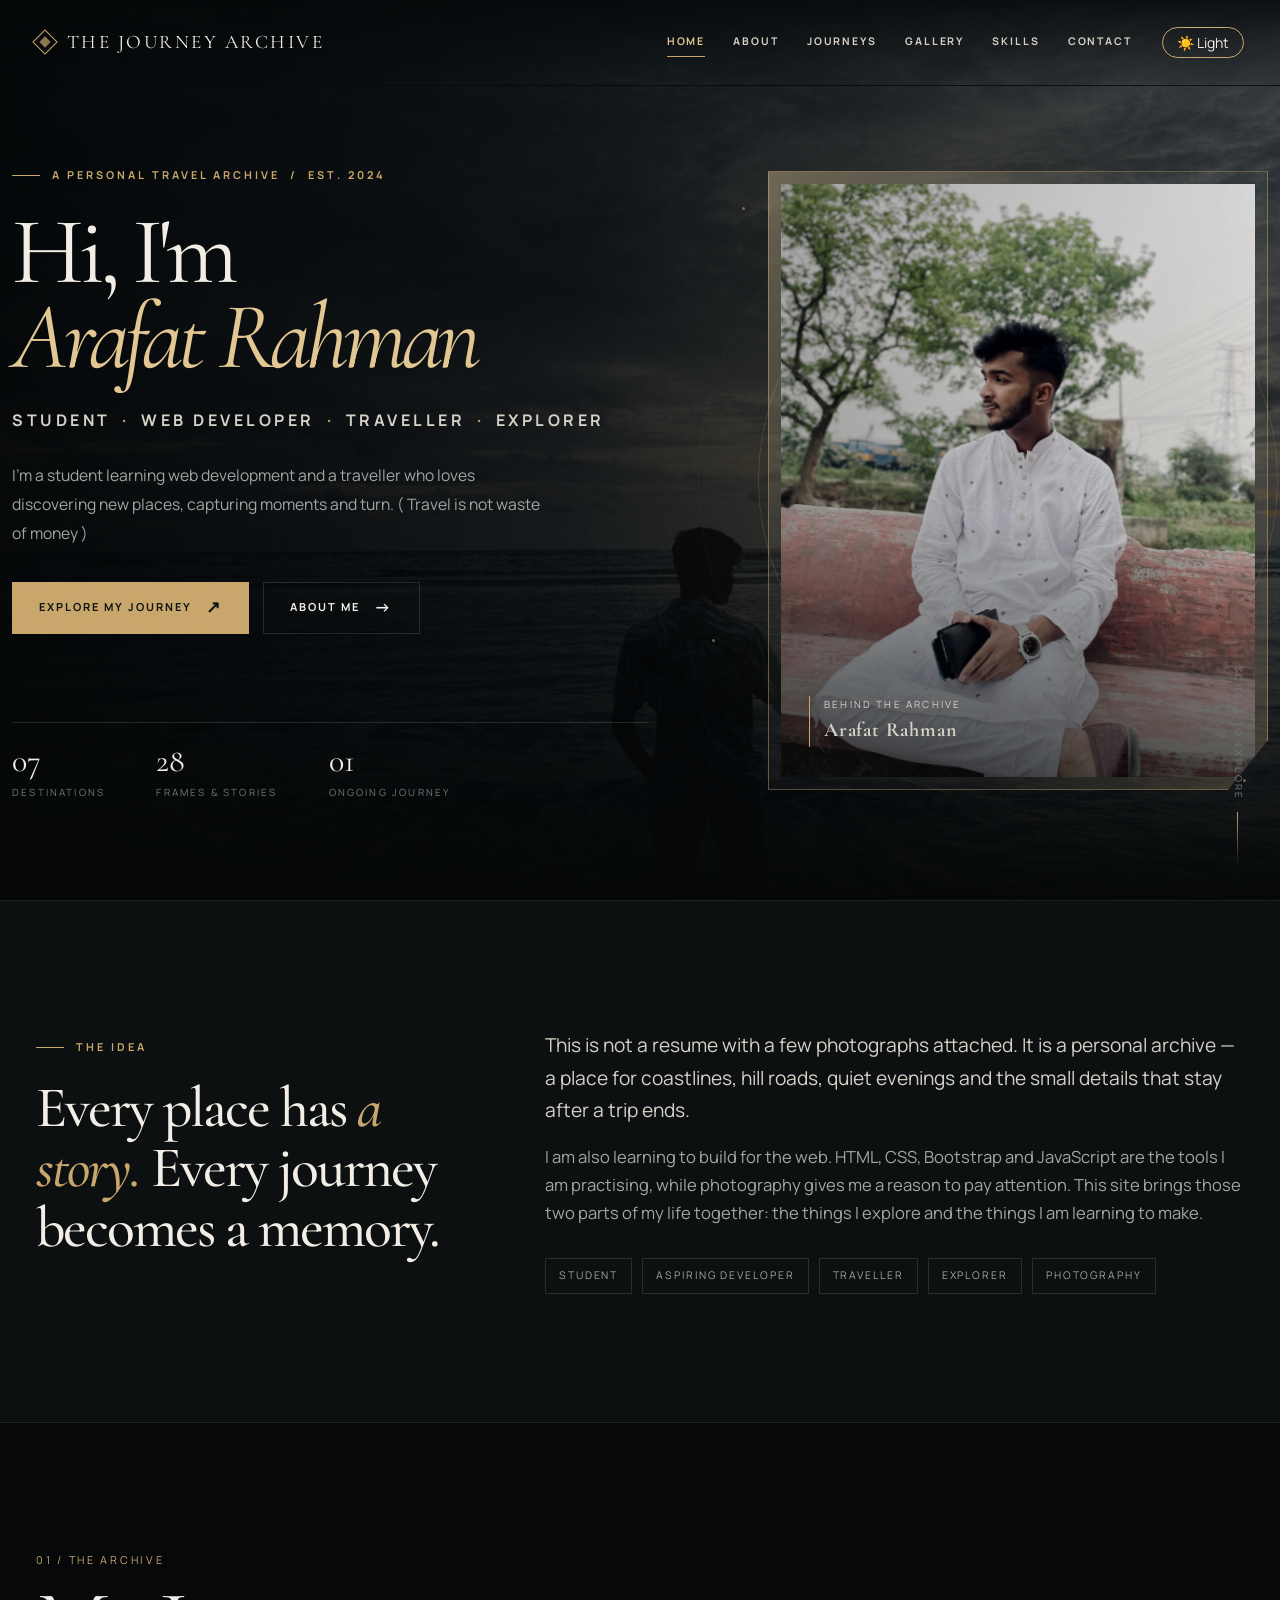
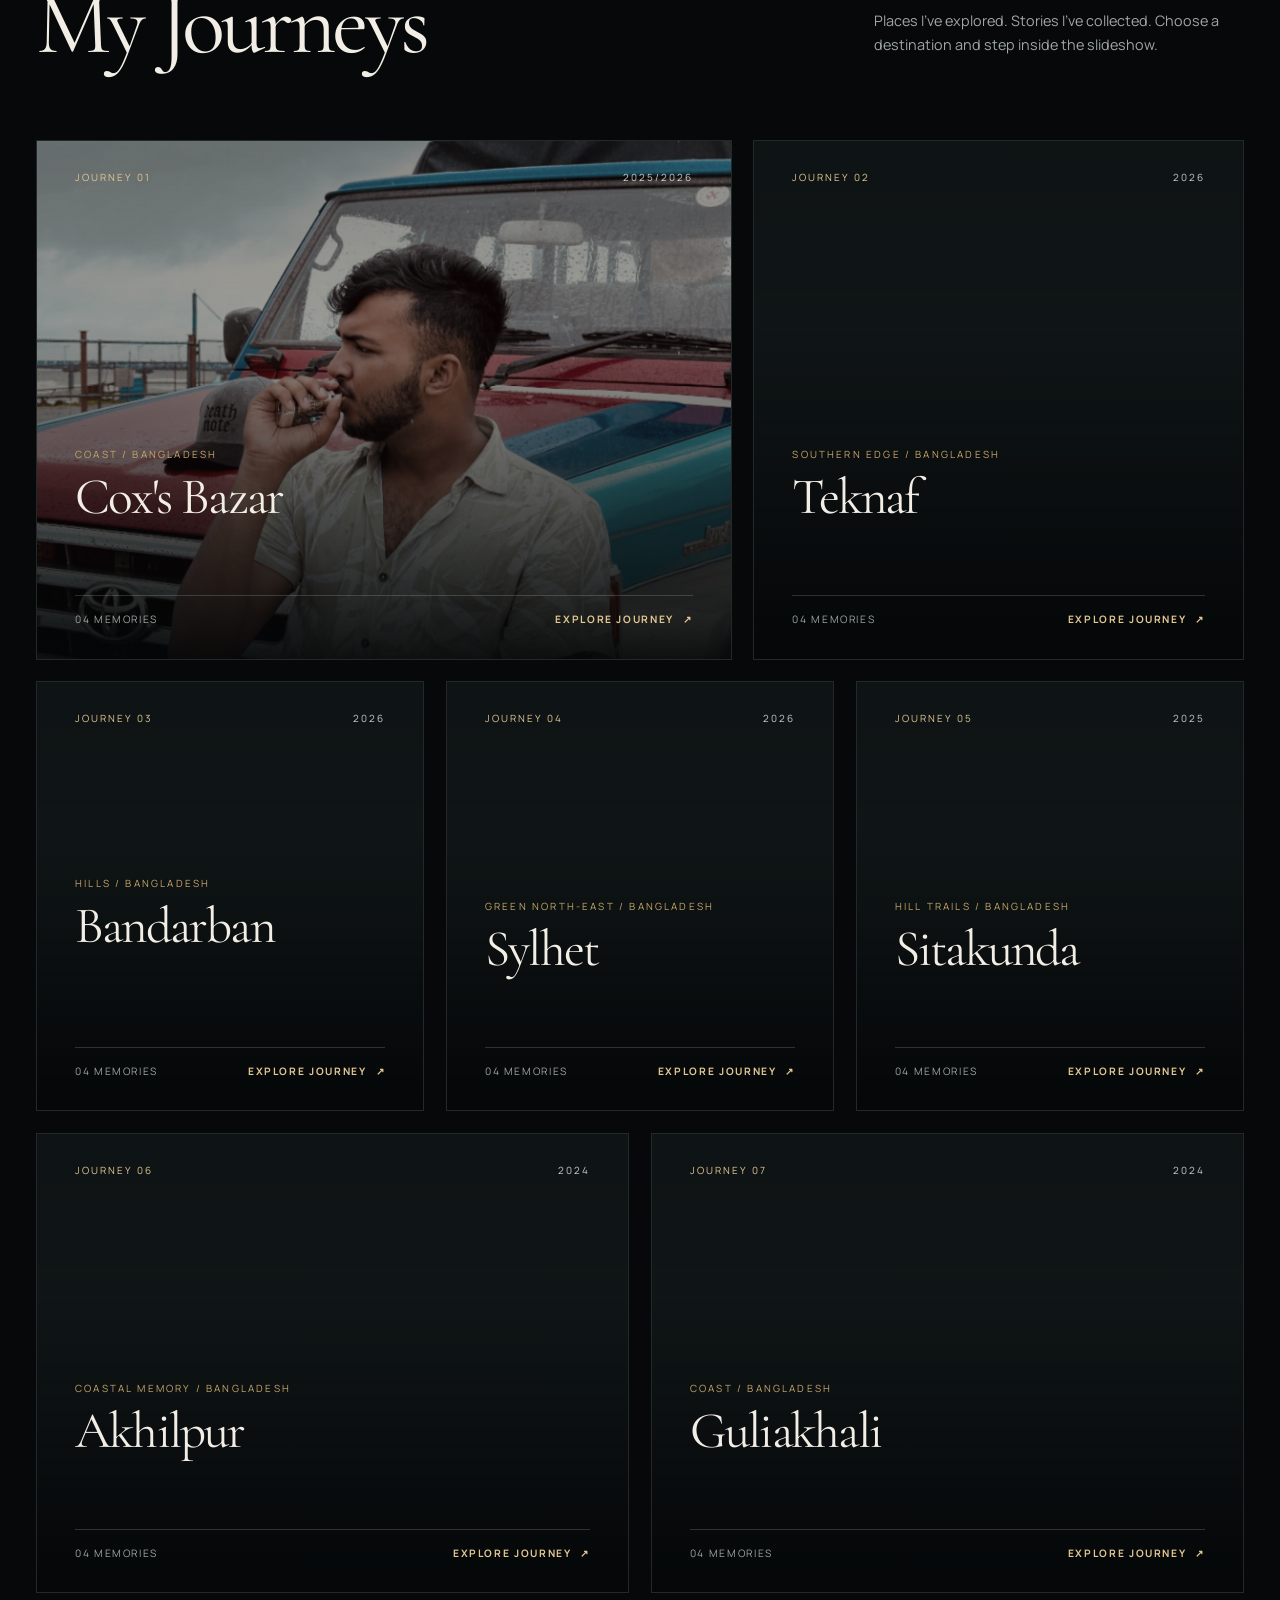
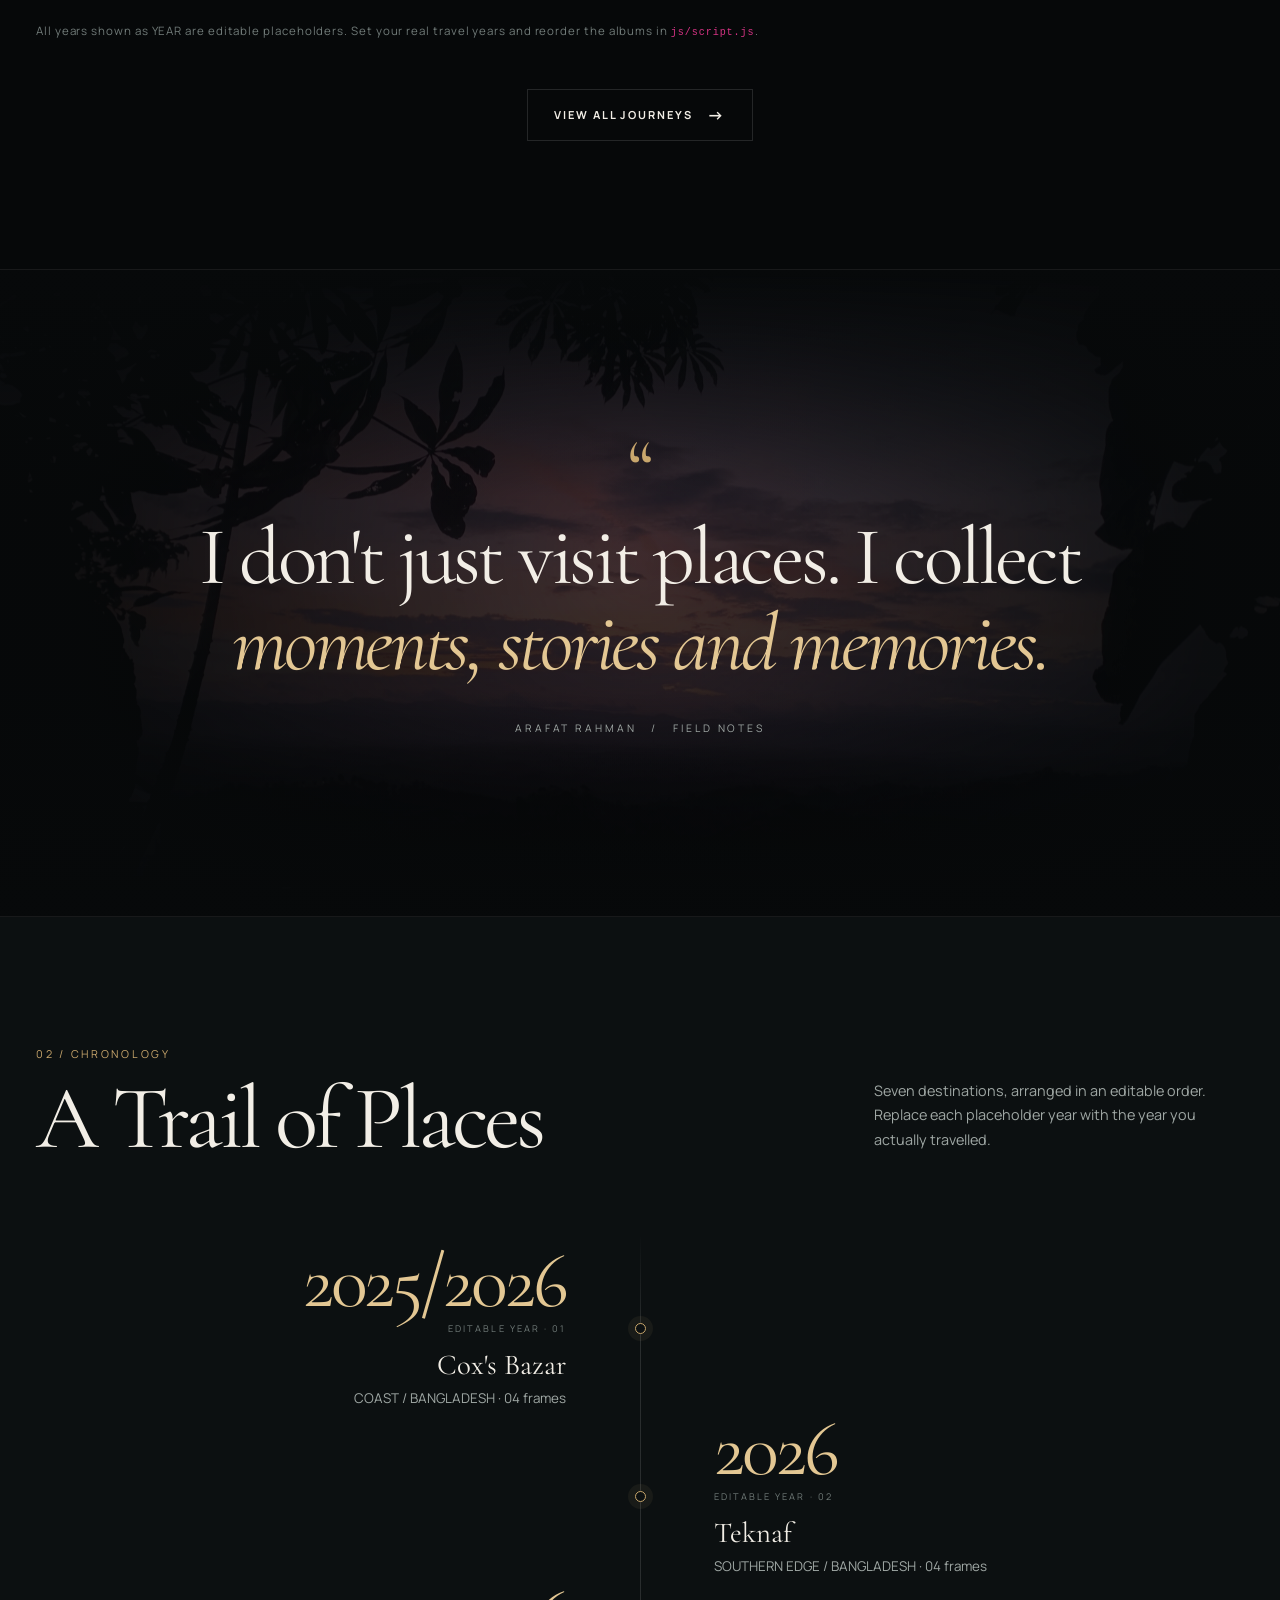
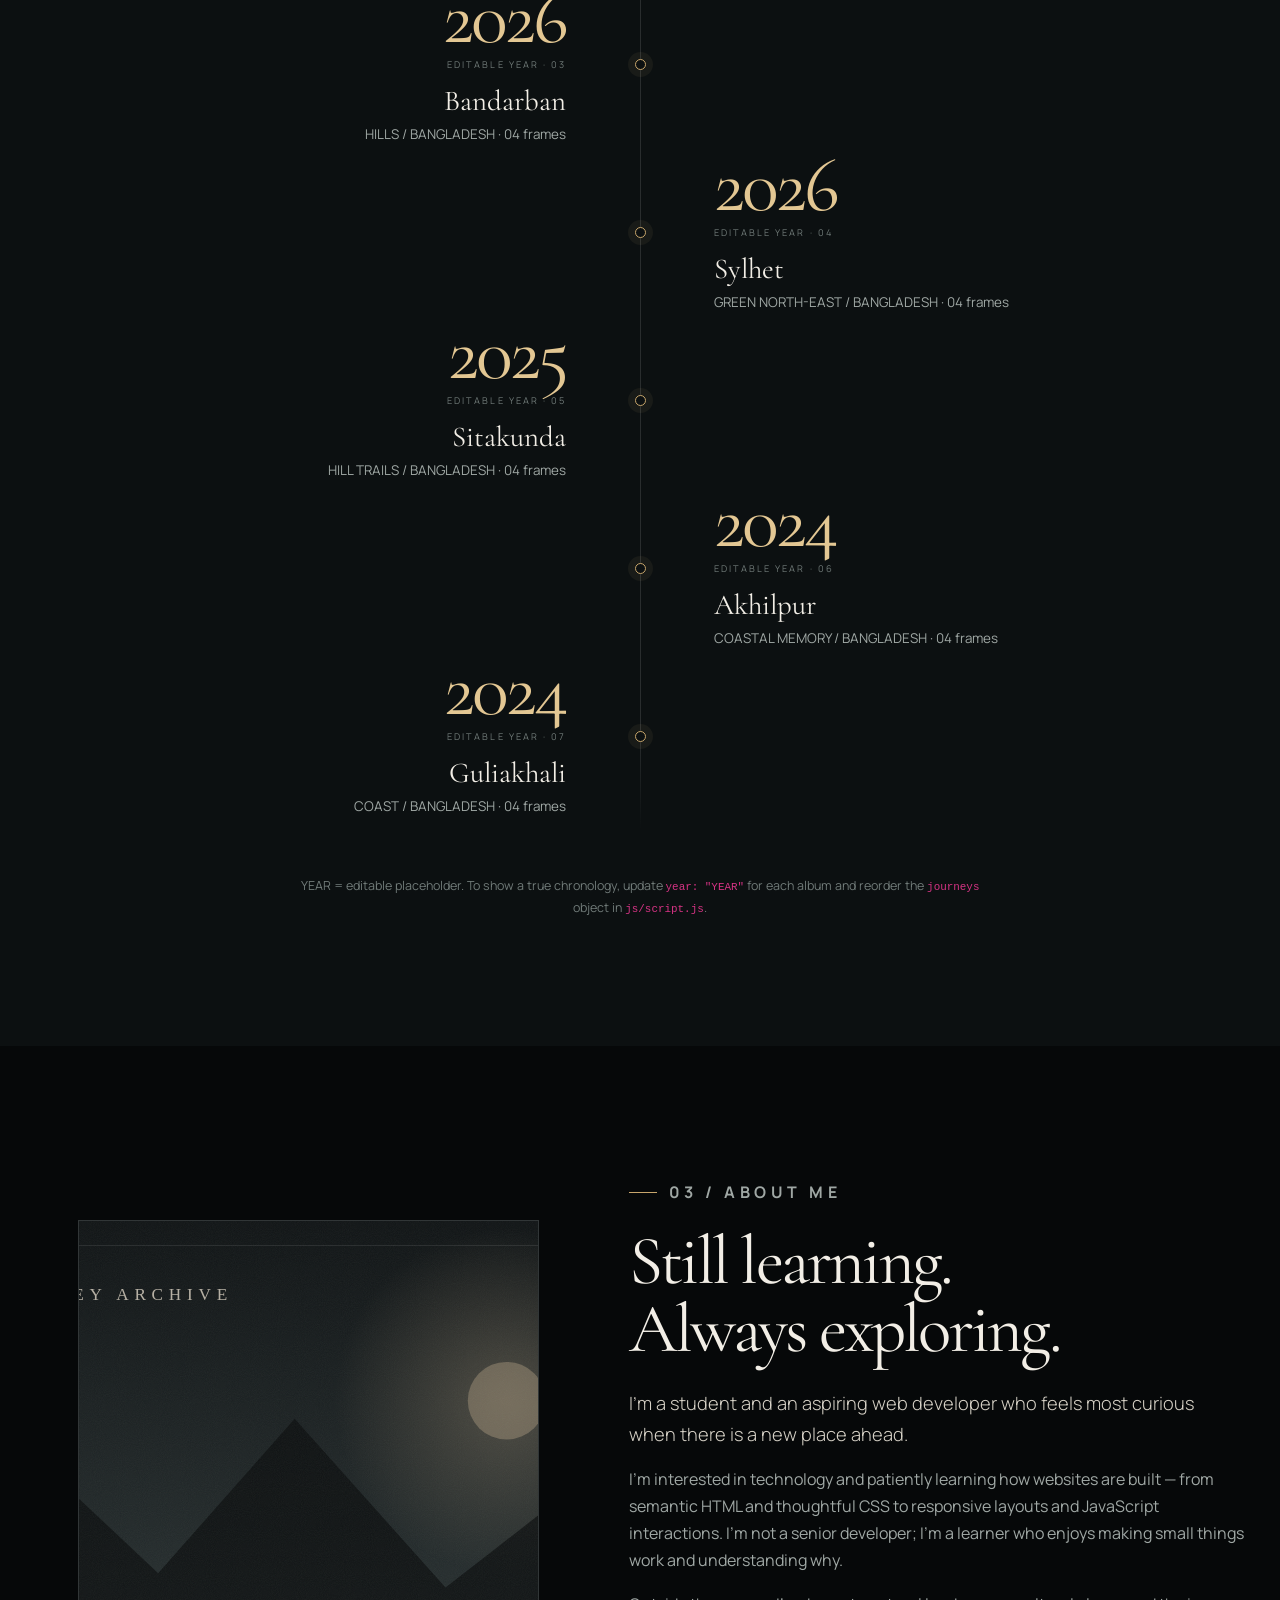
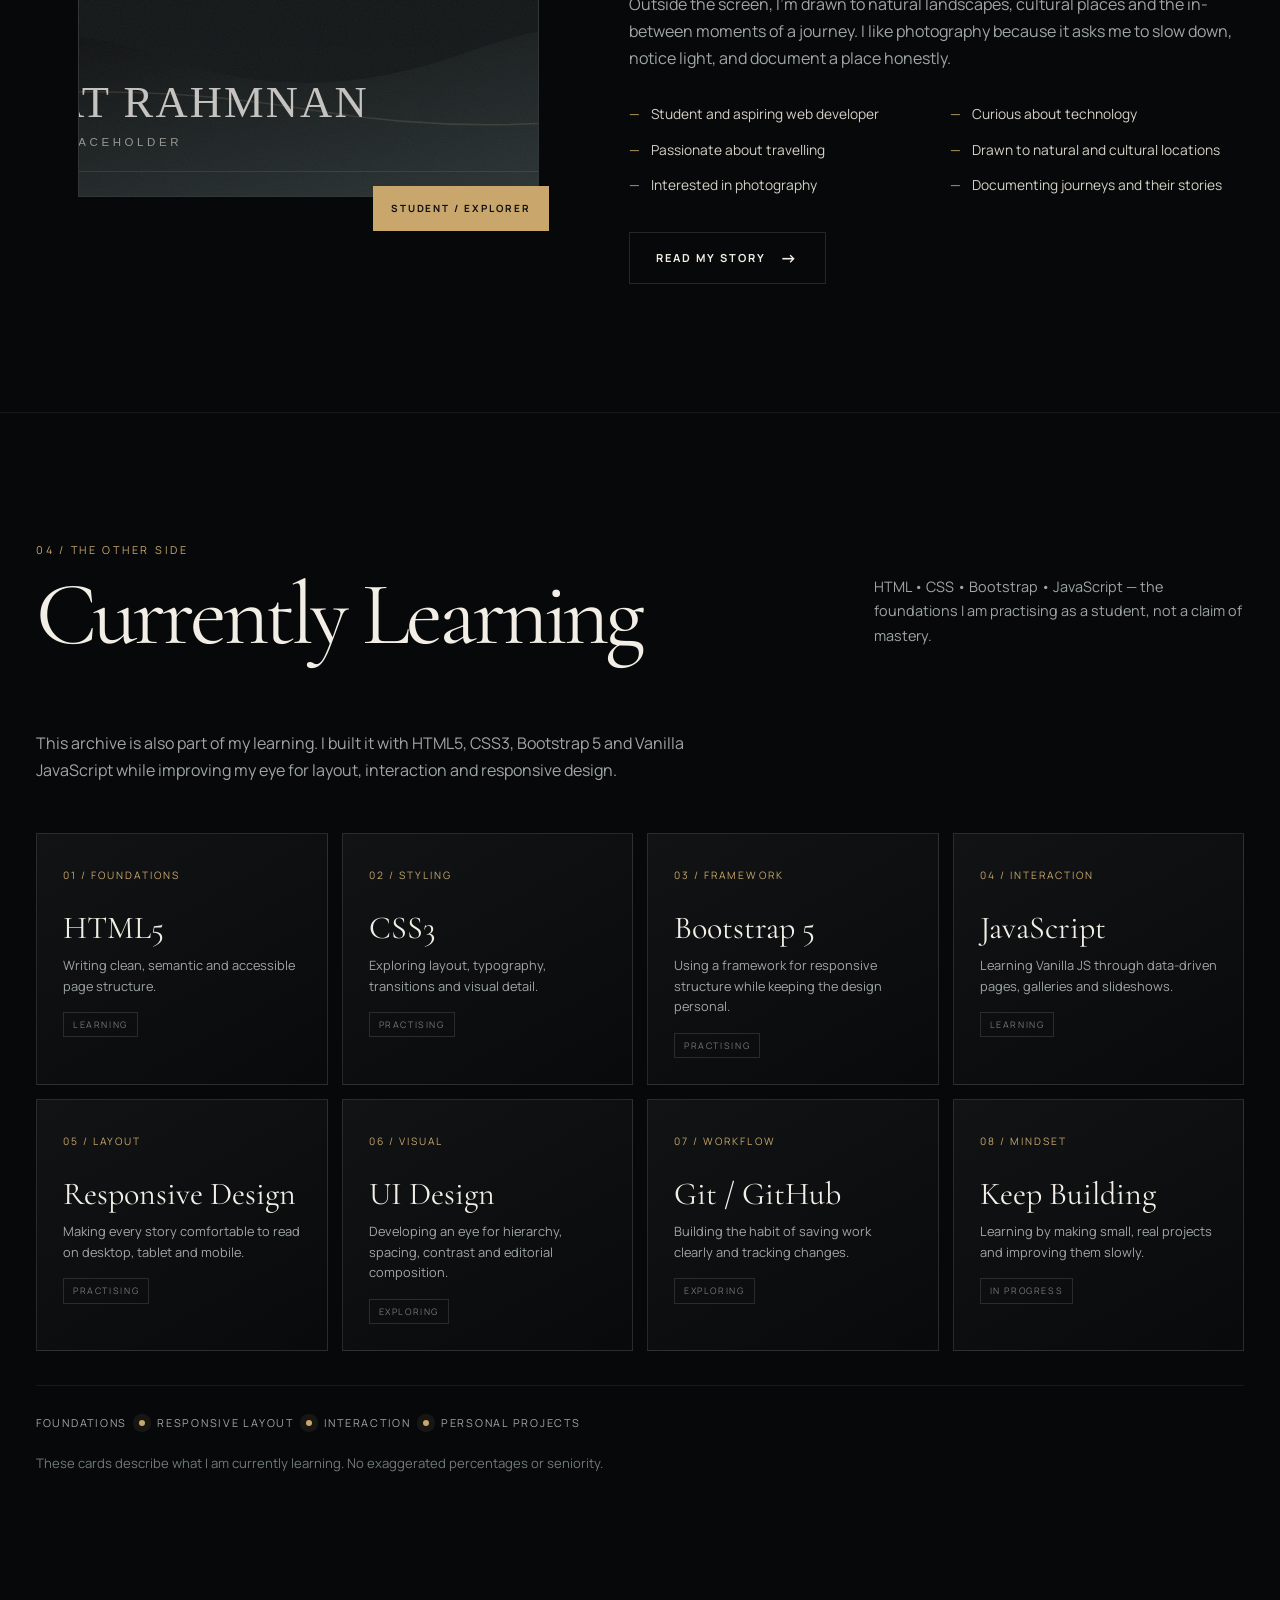
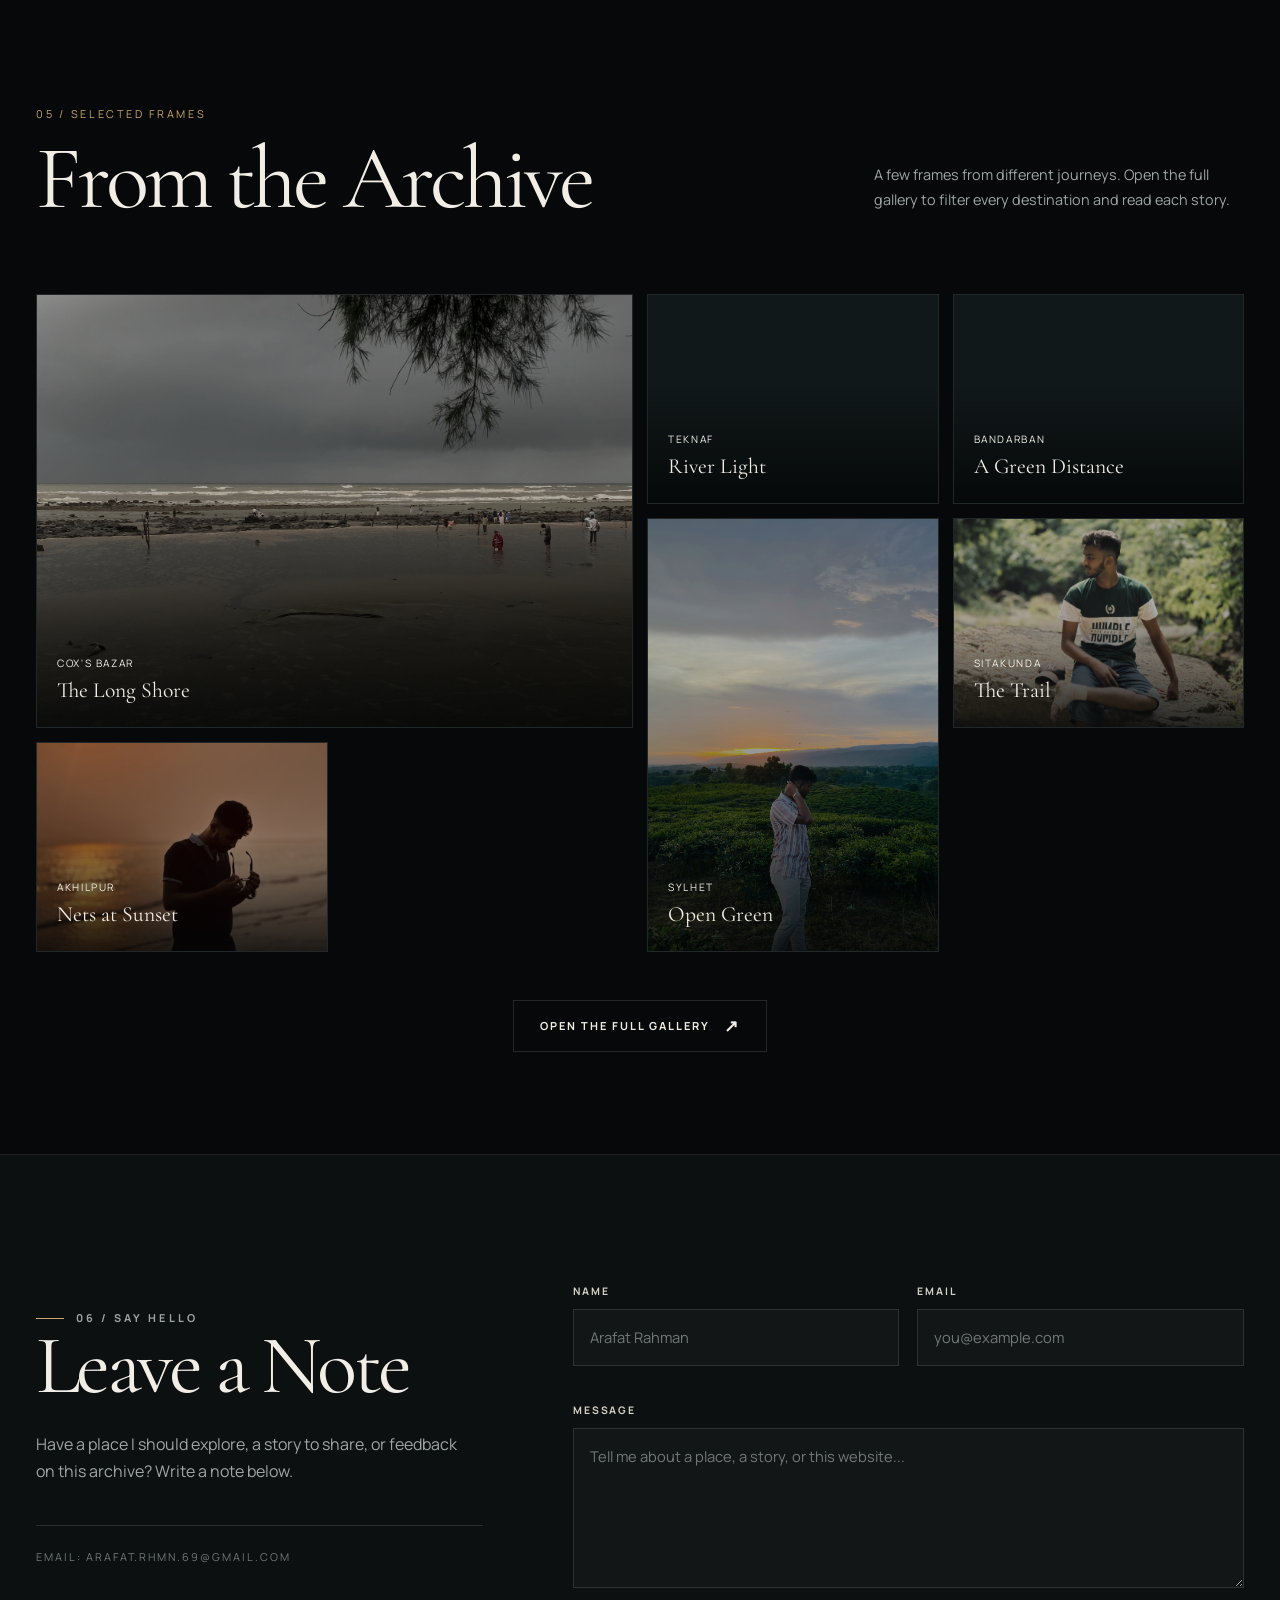
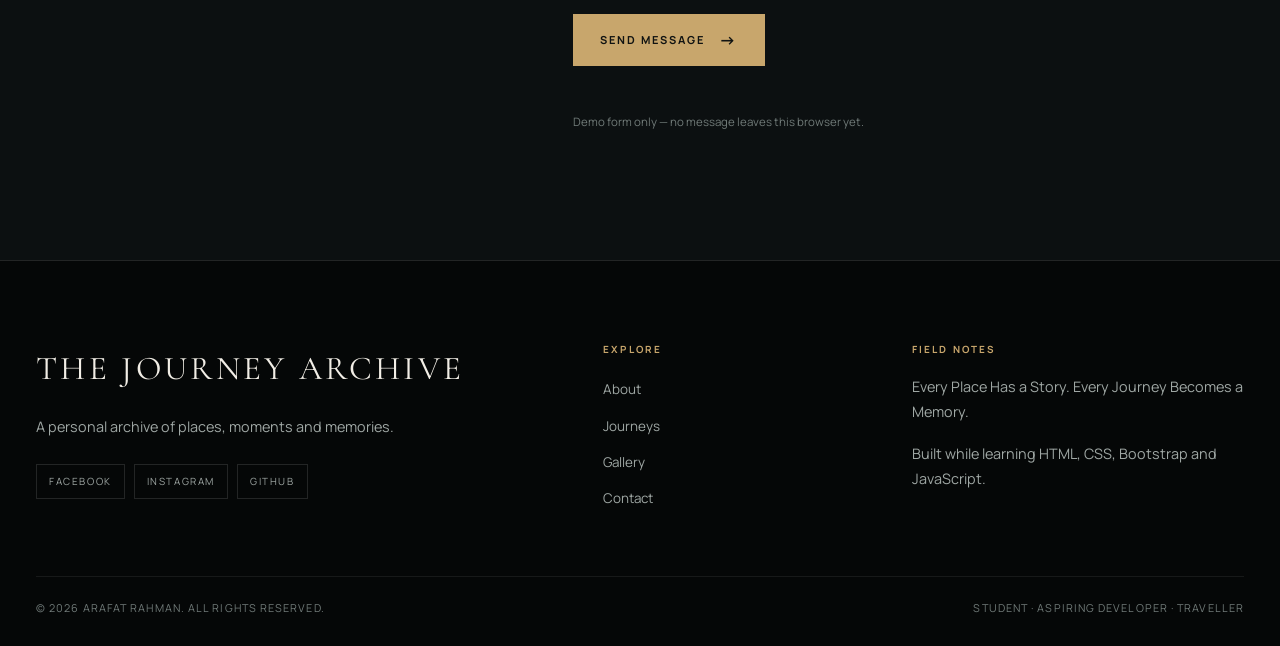
==== index.html @ 199df3bf "My portfolio upload" ====
<!DOCTYPE html>
<!--
  THE JOURNEY ARCHIVE — index.html
  Homepage: cinematic hero, journeys, philosophy, timeline, about, skills,
  featured gallery and contact. Shared data/behaviour lives in js/script.js.
-->
<html lang="en">

<head>
    <meta charset="UTF-8">
    <meta name="viewport" content="width=device-width, initial-scale=1.0">
    <meta name="theme-color" content="#07090a">
    <meta name="description"
        content="The Journey Archive — a personal travel and web development portfolio by a student, traveller and explorer.">
    <title>THE JOURNEY ARCHIVE | Student · Web Developer · Traveller</title>
    <script>
        document.documentElement.classList.add("js");
        /* Failsafe: never leave the loading screen visible if script.js cannot load. */
        window.setTimeout(function () {
            var loader = document.getElementById("loader");
            if (loader) loader.classList.add("is-hidden");
            if (document.body) document.body.classList.add("is-loaded");
        }, 2200);
    </script>
    <link rel="preconnect" href="https://fonts.googleapis.com">
    <link rel="preconnect" href="https://fonts.gstatic.com" crossorigin>
    <link
        href="https://fonts.googleapis.com/css2?family=Cormorant+Garamond:ital,wght@0,400;0,500;0,600;1,400&family=Manrope:wght@300;400;500;600;700&display=swap"
        rel="stylesheet">
    <link href="https://cdn.jsdelivr.net/npm/bootstrap@5.3.3/dist/css/bootstrap.min.css" rel="stylesheet">
    <link rel="stylesheet" href="css/style.css">
    <!-- Critical loader styles keep the opening frame stable before style.css loads. -->
    <style>
        html,
        body {
            margin: 0;
            background: #060809;
            color: #f2eee6
        }

        .loading-screen {
            position: fixed;
            inset: 0;
            z-index: 4000;
            display: grid;
            place-items: center;
            background: #060809;
            transition: opacity .7s ease, visibility .7s ease
        }

        .loading-screen.is-hidden {
            opacity: 0;
            visibility: hidden;
            pointer-events: none
        }

        .loader-title {
            font-family: Georgia, serif;
            letter-spacing: .15em;
            text-transform: uppercase
        }

        .loader-line {
            width: 180px;
            height: 1px;
            margin: 24px auto 0;
            background: rgba(255, 255, 255, .12);
            overflow: hidden
        }

        .loader-line span {
            display: block;
            width: 45%;
            height: 100%;
            background: #c8a66c;
            animation: loaderSweep 1.05s ease-in-out infinite
        }

        @keyframes loaderSweep {
            0% {
                transform: translateX(-110%)
            }

            100% {
                transform: translateX(330%)
            }
        }
    </style>
    <noscript>
        <style>
            #loader {
                display: none !important
            }
        </style>
    </noscript>
    <script src="js/script.js" defer></script>
</head>

<body data-page="home">
    <a class="skip-link" href="#main-content">Skip to content</a>

    <!-- 1 / Minimal cinematic loading screen -->
    <div class="loading-screen" id="loader" aria-hidden="true">
        <div class="loader-inner">
            <div class="loader-mark"></div>
            <p class="loader-title">THE JOURNEY ARCHIVE</p>
            <p class="loader-subtitle">A PERSONAL TRAVEL ARCHIVE</p>
            <div class="loader-line"><span></span></div>
        </div>
    </div>

    <!-- 2 / Shared responsive navigation is inserted here by js/script.js -->
    <header id="site-nav"></header>

    <main id="main-content">
        <!-- 3 / Cinematic hero -->
        <section class="hero" id="home" aria-labelledby="hero-title">
            <!-- Replace the atmospheric hero background at images/profile/hero-bg.jpg -->
            <div class="hero-bg" aria-hidden="true">
                <img src="images/profile/hero-bg.jpg" data-local="images/profile/hero-bg.jpg"
                    data-remote="https://images.pexels.com/photos/34657697/pexels-photo-34657697.jpeg?auto=compress&amp;cs=tinysrgb&amp;fit=crop&amp;w=2000&amp;h=1200"
                    data-label="The Journey Archive" data-palette="default" data-parallax="0.08" alt=""
                    fetchpriority="high">
            </div>
            <div class="container-xxl hero-grid">
                <div class="hero-content">
                    <p class="eyebrow hero-kicker load-reveal" style="--load-delay:.08s">A personal travel archive
                        &nbsp;/&nbsp; Est. 2024</p>
                    <h1 class="hero-title load-reveal" id="hero-title" style="--load-delay:.16s">
                        Hi, I'm <span class="name-line name-placeholder" data-site-name>Arafat Rahmnan</span>
                    </h1>
                    <p class="hero-roles load-reveal" style="--load-delay:.26s">Student <span>·</span> Web Developer
                        <span>·</span> Traveller <span>·</span> Explorer</p>
                    <p class="hero-copy load-reveal" style="--load-delay:.34s">I'm a student learning web development
                        and a traveller who loves discovering new places, capturing moments and turn.
                        ( Travel is not waste of money )</p>
                    <div class="hero-actions load-reveal" style="--load-delay:.42s">
                        <a class="btn-cinematic" href="#journeys">Explore My Journey <span class="arrow"
                                aria-hidden="true">↗</span></a>
                        <a class="btn-ghost" href="about.html">About Me <span class="arrow"
                                aria-hidden="true">→</span></a>
                    </div>
                    <div class="hero-meta load-reveal" style="--load-delay:.5s" aria-label="Archive summary">
                        <div class="hero-meta-item"><strong data-total-journeys>07</strong><span>Destinations</span>
                        </div>
                        <div class="hero-meta-item"><strong data-total-photos>28</strong><span>Frames &amp;
                                Stories</span></div>
                        <div class="hero-meta-item"><strong>01</strong><span>Ongoing Journey</span></div>
                    </div>
                </div>

                <div class="profile-stage load-reveal" style="--load-delay:.48s">
                    <span class="profile-orbit one" aria-hidden="true"></span>
                    <span class="profile-orbit two" aria-hidden="true"></span>
                    <div class="profile-particles" aria-hidden="true"><i></i><i></i><i></i><i></i></div>
                    <div class="profile-float">
                        <div class="profile-frame">
                            <div class="profile-image-wrap">
                                <!-- Replace this with your own portrait: images/profile/profile.jpg -->
                                <img src="images/profile/profile.jpg" data-local="images/profile/profile.jpg"
                                    data-remote="https://images.pexels.com/photos/39876323/pexels-photo-39876323.jpeg?auto=compress&amp;cs=tinysrgb&amp;fit=crop&amp;w=900&amp;h=1200"
                                    data-label="Arafat Rahmnan" data-palette="default"
                                    alt="Portrait placeholder for Arafat Rahmnan, the traveller behind The Journey Archive"
                                    loading="eager" fetchpriority="high">
                                <span class="profile-light-sweep" aria-hidden="true"></span>
                                <span class="profile-caption">Behind the archive<strong data-site-name>Arafat
                                        Rahmnan</strong></span>
                            </div>
                        </div>
                    </div>
                </div>
            </div>
            <span class="scroll-cue" aria-hidden="true">Scroll to explore</span>
        </section>

        <!-- 4 / Personal introduction -->
        <section class="intro-section section-pad" aria-labelledby="intro-title">
            <div class="container-xxl intro-grid">
                <div data-reveal>
                    <p class="eyebrow">The idea</p>
                    <h2 class="intro-quote" id="intro-title">Every place has <em>a story.</em> Every journey becomes a
                        memory.</h2>
                </div>
                <div class="intro-body" data-reveal style="--reveal-delay:.12s">
                    <p>This is not a resume with a few photographs attached. It is a personal archive — a place for
                        coastlines, hill roads, quiet evenings and the small details that stay after a trip ends.</p>
                    <p>I am also learning to build for the web. HTML, CSS, Bootstrap and JavaScript are the tools I am
                        practising, while photography gives me a reason to pay attention. This site brings those two
                        parts of my life together: the things I explore and the things I am learning to make.</p>
                    <div class="intro-tags" aria-label="Identity tags">
                        <span>Student</span><span>Aspiring
                            Developer</span><span>Traveller</span><span>Explorer</span><span>Photography</span>
                    </div>
                </div>
            </div>
        </section>

        <!-- 5 / My Journeys / Albums -->
        <section class="journeys-section section-pad" id="journeys" aria-labelledby="journeys-title">
            <div class="container-xxl">
                <div class="section-heading" data-reveal>
                    <div>
                        <span class="section-index">01 / The archive</span>
                        <h2 id="journeys-title">My Journeys</h2>
                    </div>
                    <p>Places I've explored. Stories I've collected. Choose a destination and step inside the slideshow.
                    </p>
                </div>

                <!--
                    IMAGE PLACEHOLDERS TO REPLACE (the same paths are in js/script.js):
                    images/cox-bazar/thumbnail.jpg      + images/cox-bazar/photo1.jpg ... photo4.jpg
                    images/teknaf/thumbnail.jpg         + images/teknaf/photo1.jpg ... photo4.jpg
                    images/bandarban/thumbnail.jpg      + images/bandarban/photo1.jpg ... photo4.jpg
                    images/sylhet/thumbnail.jpg         + images/sylhet/photo1.jpg ... photo4.jpg
                    images/sitakunda/thumbnail.jpg      + images/sitakunda/photo1.jpg ... photo4.jpg
                    images/akhilpur/patenga-beach.jpg   + images/akhilpur/photo1.jpg ... photo4.jpg
                    images/guliakhali/thumbnail.jpg     + images/guliakhali/photo1.jpg ... photo4.jpg

                    Akhilpur uses images/akhilpur/patenga-beach.jpg as its dedicated thumbnail.
                -->
                <!-- Replace this with the Patenga Beach thumbnail image -->
                <div class="journeys-grid" id="home-journeys" aria-label="Travel album cards"></div>
                <p class="section-footnote">All years shown as YEAR are editable placeholders. Set your real travel
                    years and reorder the albums in <code>js/script.js</code>.</p>
                <div class="text-center mt-5" data-reveal><a class="btn-ghost" href="albums.html">View All Journeys
                        <span class="arrow" aria-hidden="true">→</span></a></div>
            </div>
        </section>

        <!-- 6 / Travel philosophy with parallax -->
        <section class="philosophy" aria-label="Travel philosophy">
            <!-- Replace this with your own wide travel photograph: images/profile/philosophy-bg.jpg -->
            <div class="philosophy-bg" aria-hidden="true">
                <img src="images/profile/philosophy-bg.jpg" data-local="images/profile/philosophy-bg.jpg"
                    data-remote="https://images.pexels.com/photos/40718140/pexels-photo-40718140.jpeg?auto=compress&amp;cs=tinysrgb&amp;fit=crop&amp;w=2000&amp;h=1200"
                    data-label="A quiet horizon" data-palette="teknaf" data-parallax="0.14" alt="" loading="lazy"
                    decoding="async">
            </div>
            <div class="container-xxl philosophy-inner" data-reveal>
                <p class="philosophy-mark" aria-hidden="true">“</p>
                <blockquote>I don't just visit places. I collect <em>moments, stories and memories.</em></blockquote>
                <p class="philosophy-credit"><span data-site-name>Arafat Rahmnan</span> &nbsp; / &nbsp; Field Notes</p>
            </div>
        </section>

        <!-- 7 / Travel timeline -->
        <section class="timeline-section section-pad" id="timeline" aria-labelledby="timeline-title">
            <div class="container-xxl">
                <div class="section-heading" data-reveal>
                    <div><span class="section-index">02 / Chronology</span>
                        <h2 id="timeline-title">A Trail of Places</h2>
                    </div>
                    <p>Seven destinations, arranged in an editable order. Replace each placeholder year with the year
                        you actually travelled.</p>
                </div>
                <div class="timeline-list" id="timeline-list" aria-label="Editable travel timeline"></div>
                <p class="timeline-note">YEAR = editable placeholder. To show a true chronology, update
                    <code>year: "YEAR"</code> for each album and reorder the <code>journeys</code> object in
                    <code>js/script.js</code>.</p>
            </div>
        </section>

        <!-- 8 / About Me -->
        <section class="about-section section-pad" id="about" aria-labelledby="about-title">
            <div class="container-xxl about-layout">
                <div class="about-photo-composition" data-reveal>
                    <div class="about-photo-frame" aria-hidden="true"></div>
                    <div class="about-photo-main">
                        <!-- Replace this with a different portrait: images/profile/about.jpg -->
                        <img src="images/profile/about.jpg" data-local="images/profile/about.jpg"
                            data-remote="https://images.pexels.com/photos/39876323/pexels-photo-39876323.jpeg?auto=compress&amp;cs=tinysrgb&amp;fit=crop&amp;w=900&amp;h=1200"
                            data-label="Arafat Rahmnan" data-palette="default"
                            alt="A second portrait placeholder for Arafat Rahmnan" loading="lazy" decoding="async">
                    </div>
                    <span class="about-photo-label">Student / Explorer</span>
                </div>
                <div class="about-copy" data-reveal style="--reveal-delay:.12s">
                    <p class="eyebrow">03 / About me</p>
                    <h2 id="about-title">Still learning.<br>Always exploring.</h2>
                    <p class="lead">I'm a student and an aspiring web developer who feels most curious when there is a
                        new place ahead.</p>
                    <p>I'm interested in technology and patiently learning how websites are built — from semantic HTML
                        and thoughtful CSS to responsive layouts and JavaScript interactions. I'm not a senior
                        developer; I'm a learner who enjoys making small things work and understanding why.</p>
                    <p>Outside the screen, I'm drawn to natural landscapes, cultural places and the in-between moments
                        of a journey. I like photography because it asks me to slow down, notice light, and document a
                        place honestly.</p>
                    <ul class="about-list">
                        <li>Student and aspiring web developer</li>
                        <li>Curious about technology</li>
                        <li>Passionate about travelling</li>
                        <li>Drawn to natural and cultural locations</li>
                        <li>Interested in photography</li>
                        <li>Documenting journeys and their stories</li>
                    </ul>
                    <a class="btn-ghost" href="about.html">Read My Story <span class="arrow"
                            aria-hidden="true">→</span></a>
                </div>
            </div>
        </section>

        <!-- 9 / Web development skills -->
        <section class="skills-section section-pad" id="skills" aria-labelledby="skills-title">
            <div class="container-xxl">
                <div class="section-heading" data-reveal>
                    <div><span class="section-index">04 / The other side</span>
                        <h2 id="skills-title">Currently Learning</h2>
                    </div>
                    <p>HTML • CSS • Bootstrap • JavaScript — the foundations I am practising as a student, not a claim
                        of mastery.</p>
                </div>
                <p class="skills-intro" data-reveal>This archive is also part of my learning. I built it with HTML5,
                    CSS3, Bootstrap 5 and Vanilla JavaScript while improving my eye for layout, interaction and
                    responsive design.</p>
                <div class="skills-grid">
                    <article class="skill-card" data-reveal><span class="skill-number">01 / FOUNDATIONS</span>
                        <h3>HTML5</h3>
                        <p>Writing clean, semantic and accessible page structure.</p><span
                            class="skill-state">Learning</span>
                    </article>
                    <article class="skill-card" data-reveal style="--reveal-delay:.06s"><span class="skill-number">02 /
                            STYLING</span>
                        <h3>CSS3</h3>
                        <p>Exploring layout, typography, transitions and visual detail.</p><span
                            class="skill-state">Practising</span>
                    </article>
                    <article class="skill-card" data-reveal style="--reveal-delay:.12s"><span class="skill-number">03 /
                            FRAMEWORK</span>
                        <h3>Bootstrap 5</h3>
                        <p>Using a framework for responsive structure while keeping the design personal.</p><span
                            class="skill-state">Practising</span>
                    </article>
                    <article class="skill-card" data-reveal style="--reveal-delay:.18s"><span class="skill-number">04 /
                            INTERACTION</span>
                        <h3>JavaScript</h3>
                        <p>Learning Vanilla JS through data-driven pages, galleries and slideshows.</p><span
                            class="skill-state">Learning</span>
                    </article>
                    <article class="skill-card" data-reveal><span class="skill-number">05 / LAYOUT</span>
                        <h3>Responsive Design</h3>
                        <p>Making every story comfortable to read on desktop, tablet and mobile.</p><span
                            class="skill-state">Practising</span>
                    </article>
                    <article class="skill-card" data-reveal style="--reveal-delay:.06s"><span class="skill-number">06 /
                            VISUAL</span>
                        <h3>UI Design</h3>
                        <p>Developing an eye for hierarchy, spacing, contrast and editorial composition.</p><span
                            class="skill-state">Exploring</span>
                    </article>
                    <article class="skill-card" data-reveal style="--reveal-delay:.12s"><span class="skill-number">07 /
                            WORKFLOW</span>
                        <h3>Git / GitHub</h3>
                        <p>Building the habit of saving work clearly and tracking changes.</p><span
                            class="skill-state">Exploring</span>
                    </article>
                    <article class="skill-card" data-reveal style="--reveal-delay:.18s"><span class="skill-number">08 /
                            MINDSET</span>
                        <h3>Keep Building</h3>
                        <p>Learning by making small, real projects and improving them slowly.</p><span
                            class="skill-state">In progress</span>
                    </article>
                </div>
                <div class="learning-path" data-reveal aria-label="Learning roadmap">
                    <span>Foundations</span><i class="dot" aria-hidden="true"></i><span>Responsive Layout</span><i
                        class="dot" aria-hidden="true"></i><span>Interaction</span><i class="dot"
                        aria-hidden="true"></i><span>Personal Projects</span>
                </div>
                <p class="learner-note">These cards describe what I am currently learning. No exaggerated percentages or
                    seniority.</p>
            </div>
        </section>

        <!-- 10 / Featured gallery -->
        <section class="featured-section section-pad-sm" id="featured-gallery" aria-labelledby="featured-title">
            <div class="container-xxl">
                <div class="section-heading" data-reveal>
                    <div><span class="section-index">05 / Selected frames</span>
                        <h2 id="featured-title">From the Archive</h2>
                    </div>
                    <p>A few frames from different journeys. Open the full gallery to filter every destination and read
                        each story.</p>
                </div>
                <div class="featured-grid" id="featured-grid" aria-label="Selected travel photographs"></div>
                <div class="text-center mt-5" data-reveal><a class="btn-ghost" href="gallery.html">Open the Full Gallery
                        <span class="arrow" aria-hidden="true">↗</span></a></div>
            </div>
        </section>

        <!-- 11 / Contact -->
        <section class="contact-section section-pad" id="contact" aria-labelledby="contact-title">
            <div class="container-xxl contact-layout">
                <div class="contact-copy" data-reveal>
                    <p class="eyebrow">06 / Say hello</p>
                    <h2 id="contact-title">Leave a Note</h2>
                    <p>Have a place I should explore, a story to share, or feedback on this archive? Write a note below.
                    </p>
                    <div class="contact-detail">email: <span data-site-email>arafat.rhmn.69@gmail.com</span></div>
                </div>
                <div data-reveal style="--reveal-delay:.12s">
                    <!-- FRONTEND-ONLY DEMO: This form does NOT send email.
                         Connect a backend or email service inside initContactForm()
                         in js/script.js before using it for real messages. -->
                    <form id="contact-form">
                        <div class="form-grid">
                            <div class="form-field"><label for="contact-name">Name</label><input id="contact-name"
                                    name="name" type="text" placeholder="Arafat Rahman" autocomplete="name" required>
                            </div>
                            <div class="form-field"><label for="contact-email">Email</label><input id="contact-email"
                                    name="email" type="email" placeholder="you@example.com" autocomplete="email"
                                    required></div>
                            <div class="form-field full"><label for="contact-message">Message</label><textarea
                                    id="contact-message" name="message"
                                    placeholder="Tell me about a place, a story, or this website..."
                                    required></textarea></div>
                        </div>
                        <button class="btn-cinematic" type="submit">Send Message <span class="arrow"
                                aria-hidden="true">→</span></button>
                        <p class="form-status" id="form-status" role="status" aria-live="polite"></p>
                        <p class="form-note">Demo form only — no message leaves this browser yet.</p>
                    </form>
                </div>
            </div>
        </section>
    </main>

    <!-- 12 / Shared premium footer is inserted here by js/script.js -->
    <div id="site-footer"></div>
</body>

</html>
---- css/style.css ----
/* ============================================================
   THE JOURNEY ARCHIVE — style.css
   Purpose: all shared visual design for the multi-page portfolio.
   Edit colours, spacing and typography here. Bootstrap 5 provides
   only the base grid/nav utilities; the cinematic look is custom CSS.
   ============================================================ */

:root {
    --bg: #07090a;
    --bg-soft: #0c1011;
    --bg-card: #111617;
    --ink: #f2eee6;
    --ink-soft: #d6d1c6;
    --muted: #9fa7a4;
    --muted-dim: #707a78;
    --gold: #c8a66c;
    --gold-light: #e3c793;
    --sage: #8fa69d;
    --line: rgba(255, 255, 255, 0.12);
    --line-soft: rgba(255, 255, 255, 0.07);
    --glass: rgba(9, 13, 14, 0.72);
    --shadow: 0 28px 80px rgba(0, 0, 0, 0.48);
    --serif: "Cormorant Garamond", Georgia, "Times New Roman", serif;
    --sans: "Manrope", "Segoe UI", Arial, sans-serif;
    --nav-height: 86px;
    --ease: cubic-bezier(0.22, 1, 0.36, 1);
}

[data-theme="light"] {
  --bg: #f8f7f4;
  --bg-soft: #efede8;
  --bg-card: #ffffff;
  --ink: #1a1917;
  --ink-soft: #3d3b37;
  --muted: #66635c;
  --muted-dim: #8a867e;
  --gold: #9e7e46;
  --gold-light: #b89558;
  --sage: #5d756d;
  --line: rgba(0, 0, 0, 0.12);
  --line-soft: rgba(0, 0, 0, 0.07);
  --glass: rgba(248, 247, 244, 0.85);
  --shadow: 0 28px 80px rgba(0, 0, 0, 0.12);
}


* { box-sizing: border-box; }

html {
    scroll-behavior: smooth;
    scroll-padding-top: 90px;
}

body {
    margin: 0;
    min-width: 320px;
    overflow-x: hidden;
    background: var(--bg);
    color: var(--ink);
    font-family: var(--sans);
    font-size: 16px;
    line-height: 1.7;
    -webkit-font-smoothing: antialiased;
    opacity: 1;
    transition: opacity 0.35s ease, transform 0.35s ease;
}

body.is-leaving { opacity: 0; transform: translateY(-8px); }

body::before {
    content: "";
    position: fixed;
    inset: 0;
    z-index: 9999;
    pointer-events: none;
    opacity: 0.18;
    background-image: url("data:image/svg+xml,%3Csvg viewBox='0 0 160 160' xmlns='http://www.w3.org/2000/svg'%3E%3Cfilter id='n'%3E%3CfeTurbulence type='fractalNoise' baseFrequency='.85' numOctaves='3' stitchTiles='stitch'/%3E%3C/filter%3E%3Crect width='100%25' height='100%25' filter='url(%23n)' opacity='.16'/%3E%3C/svg%3E");
    mix-blend-mode: soft-light;
}

a { color: inherit; text-decoration: none; }
a:hover { color: var(--gold-light); }
img { display: block; max-width: 100%; }
button, input, textarea { font: inherit; }
button { color: inherit; }
::selection { background: var(--gold); color: #111; }

:focus-visible {
    outline: 2px solid var(--gold-light);
    outline-offset: 4px;
}

.skip-link {
    position: fixed;
    top: 12px;
    left: 12px;
    z-index: 5000;
    padding: 10px 16px;
    background: var(--gold);
    color: #111;
    transform: translateY(-150%);
    transition: transform 0.2s ease;
}
.skip-link:focus { transform: translateY(0); }

.container-xxl {
    width: min(100% - 48px, 1400px);
    margin-inline: auto;
}

@media (max-width: 575px) {
    .container-xxl { width: min(100% - 32px, 1400px); }
}

.serif, .display-title { font-family: var(--serif); font-weight: 400; }
.display-title { line-height: 0.98; letter-spacing: -0.035em; }
.eyebrow {
    display: inline-flex;
    align-items: center;
    gap: 12px;
    margin: 0 0 22px;
    color: var(--gold);
    font-size: 0.68rem;
    font-weight: 700;
    letter-spacing: 0.28em;
    text-transform: uppercase;
}
.eyebrow::before {
    content: "";
    width: 28px;
    height: 1px;
    background: var(--gold);
}
.eyebrow.is-centered::after {
    content: "";
    width: 28px;
    height: 1px;
    background: var(--gold);
}
.text-muted-soft { color: var(--muted); }
.text-gold { color: var(--gold); }
.section-pad { padding: clamp(80px, 10vw, 150px) 0; }
.section-pad-sm { padding: clamp(65px, 8vw, 110px) 0; }
.section-line { height: 1px; background: var(--line-soft); border: 0; }

.section-heading {
    display: flex;
    align-items: end;
    justify-content: space-between;
    gap: 40px;
    margin-bottom: clamp(42px, 6vw, 74px);
}
.section-heading h2 {
    max-width: 760px;
    margin: 0;
    font-family: var(--serif);
    font-size: clamp(3rem, 7vw, 6.6rem);
    font-weight: 400;
    line-height: 0.92;
    letter-spacing: -0.045em;
}
.section-heading p {
    max-width: 370px;
    margin: 0 0 8px;
    color: var(--muted);
    font-size: 0.9rem;
}
.section-index {
    display: block;
    margin-bottom: 14px;
    color: var(--gold);
    font-size: 0.68rem;
    letter-spacing: 0.25em;
    text-transform: uppercase;
}

.btn-cinematic, .btn-ghost {
    display: inline-flex;
    align-items: center;
    justify-content: center;
    gap: 14px;
    min-height: 52px;
    padding: 0 26px;
    border: 1px solid var(--gold);
    border-radius: 0;
    font-size: 0.69rem;
    font-weight: 700;
    letter-spacing: 0.18em;
    text-transform: uppercase;
    transition: background 0.35s var(--ease), color 0.35s var(--ease),
                transform 0.35s var(--ease), border-color 0.35s var(--ease);
}
.btn-cinematic { background: var(--gold); color: #101312; }
.btn-cinematic:hover {
    background: var(--gold-light);
    border-color: var(--gold-light);
    color: #101312;
    transform: translateY(-3px);
}
.btn-ghost { background: transparent; color: var(--ink); border-color: var(--line); }
.btn-ghost:hover {
    color: var(--gold-light);
    border-color: var(--gold);
    background: rgba(200, 166, 108, 0.07);
    transform: translateY(-3px);
}
.btn-cinematic .arrow, .btn-ghost .arrow { font-size: 1.05rem; line-height: 1; }

/* ---------- Loading screen ---------- */
.loading-screen {
    position: fixed;
    inset: 0;
    z-index: 4000;
    display: grid;
    place-items: center;
    background: #060809;
    transition: opacity 0.7s var(--ease), visibility 0.7s var(--ease);
}
.loading-screen.is-hidden { opacity: 0; visibility: hidden; pointer-events: none; }
.loader-inner { text-align: center; padding: 24px; }
.loader-mark {
    width: 34px;
    height: 34px;
    margin: 0 auto 24px;
    border: 1px solid rgba(200, 166, 108, 0.65);
    transform: rotate(45deg);
    position: relative;
}
.loader-mark::after {
    content: "";
    position: absolute;
    inset: 7px;
    border: 1px solid rgba(200, 166, 108, 0.35);
}
.loader-title {
    margin: 0;
    font-family: var(--serif);
    font-size: clamp(1.5rem, 4vw, 2.7rem);
    letter-spacing: 0.15em;
    text-transform: uppercase;
}
.loader-subtitle {
    margin: 10px 0 28px;
    color: var(--muted-dim);
    font-size: 0.62rem;
    letter-spacing: 0.32em;
    text-transform: uppercase;
}
.loader-line { width: 180px; height: 1px; margin: auto; background: rgba(255,255,255,.12); overflow: hidden; }
.loader-line span {
    display: block;
    width: 45%;
    height: 100%;
    background: var(--gold);
    animation: loaderSweep 1.05s ease-in-out infinite;
}
@keyframes loaderSweep { 0% { transform: translateX(-110%); } 100% { transform: translateX(330%); } }

/* ---------- Navigation ---------- */
.site-nav {
    z-index: 1200;
    padding: 21px 0;
    background: linear-gradient(180deg, rgba(6,8,9,.82), rgba(6,8,9,0));
    border-bottom: 1px solid transparent;
    transition: padding 0.4s var(--ease), background 0.4s var(--ease),
                border-color 0.4s var(--ease), backdrop-filter 0.4s ease;
}
.site-nav.is-scrolled {
    padding: 10px 0;
    background: rgba(8, 11, 12, 0.86);
    border-bottom-color: var(--line);
    backdrop-filter: blur(18px);
    -webkit-backdrop-filter: blur(18px);
}
.navbar { --bs-navbar-padding-y: 0; }
.navbar-brand.brand {
    display: inline-flex;
    align-items: center;
    gap: 13px;
    margin: 0;
    color: var(--ink);
    font-family: var(--serif);
    font-size: clamp(1rem, 1.5vw, 1.3rem);
    letter-spacing: 0.13em;
    text-transform: uppercase;
    white-space: nowrap;
}
.brand-mark {
    position: relative;
    flex: 0 0 auto;
    width: 18px;
    height: 18px;
    border: 1px solid var(--gold);
    transform: rotate(45deg);
}
.brand-mark::after { content: ""; position: absolute; inset: 4px; background: var(--gold); opacity: .7; }
.nav-link-custom {
    position: relative;
    padding: 8px 14px !important;
    color: var(--ink-soft) !important;
    font-size: 0.66rem;
    font-weight: 700;
    letter-spacing: 0.18em;
    text-transform: uppercase;
}
.nav-link-custom::after {
    content: "";
    position: absolute;
    left: 14px;
    right: 14px;
    bottom: 2px;
    height: 1px;
    background: var(--gold);
    transform: scaleX(0);
    transform-origin: left;
    transition: transform 0.35s var(--ease);
}
.nav-link-custom:hover::after, .nav-link-custom.active::after { transform: scaleX(1); }
.nav-link-custom.active { color: var(--gold-light) !important; }
.navbar-toggler {
    width: 46px;
    height: 40px;
    padding: 9px;
    border: 1px solid var(--line);
    border-radius: 0;
    box-shadow: none !important;
}
.navbar-toggler:focus { box-shadow: 0 0 0 2px var(--gold) !important; }
.toggler-line { display: block; width: 100%; height: 1px; margin: 6px 0; background: var(--ink); transition: transform .3s ease, opacity .3s ease; }
.navbar-toggler[aria-expanded="true"] .toggler-line:first-child { transform: translateY(3.5px) rotate(45deg); }
.navbar-toggler[aria-expanded="true"] .toggler-line:last-child { transform: translateY(-3.5px) rotate(-45deg); }
.navbar-collapse { justify-content: flex-end; }
@media (max-width: 991.98px) {
    .navbar-collapse {
        margin-top: 18px;
        padding: 18px;
        background: rgba(9, 13, 14, .97);
        border: 1px solid var(--line);
        backdrop-filter: blur(18px);
    }
    .nav-link-custom { padding: 12px 4px !important; }
}

/* ---------- Page entrance / scroll reveals ---------- */
.js [data-reveal] {
    opacity: 0;
    transform: translateY(30px);
    transition: opacity 0.85s var(--ease), transform 0.85s var(--ease);
    transition-delay: var(--reveal-delay, 0s);
}
.js [data-reveal].is-visible { opacity: 1; transform: none; }
.js .load-reveal { opacity: 0; transform: translateY(24px); }
body.is-loaded .load-reveal {
    animation: riseIn 0.95s var(--ease) both;
    animation-delay: var(--load-delay, 0s);
}
@keyframes riseIn { from { opacity: 0; transform: translateY(26px); } to { opacity: 1; transform: none; } }
@keyframes fadeIn { from { opacity: 0; } to { opacity: 1; } }
/* Animate only the reveal mask/opacity so hover transforms still work. */
@keyframes imageReveal { from { clip-path: inset(0 0 100% 0); opacity: .25; } to { clip-path: inset(0); opacity: 1; } }

/* ---------- Hero ---------- */
.hero {
    position: relative;
    min-height: 100vh;
    min-height: 100svh;
    display: flex;
    align-items: center;
    padding: calc(var(--nav-height) + 65px) 0 90px;
    overflow: hidden;
    isolation: isolate;
}
.hero-bg { position: absolute; inset: 0; z-index: -3; overflow: hidden; }
.hero-bg img {
    width: 100%;
    height: 118%;
    object-fit: cover;
    filter: grayscale(.35) saturate(.65) brightness(.52) contrast(1.08);
    transform: translate3d(0, var(--parallax-y, 0px), 0) scale(1.08);
    will-change: transform;
}
.hero::before {
    content: "";
    position: absolute;
    inset: 0;
    z-index: -2;
    background: linear-gradient(90deg, rgba(5,7,8,.96) 0%, rgba(5,7,8,.78) 43%, rgba(5,7,8,.45) 100%),
                linear-gradient(0deg, var(--bg) 0%, transparent 38%);
}
.hero::after {
    content: "";
    position: absolute;
    inset: 0;
    z-index: -1;
    background: radial-gradient(circle at 76% 44%, rgba(200,166,108,.13), transparent 38%);
    pointer-events: none;
}
.hero-grid {
    display: grid;
    grid-template-columns: minmax(0, 1.08fr) minmax(340px, .92fr);
    gap: clamp(35px, 6vw, 90px);
    align-items: center;
    width: 100%;
}
.hero-kicker { margin-bottom: 24px; }
.hero-title {
    margin: 0;
    font-family: var(--serif);
    font-size: clamp(3.3rem, 7.4vw, 8.1rem);
    font-weight: 400;
    line-height: .9;
    letter-spacing: -.055em;
}
.hero-title .name-line { display: block; }
.hero-title .name-placeholder { color: var(--gold-light); font-style: italic; }
.hero-roles {
    margin: 28px 0 0;
    font-size: clamp(.78rem, 1.25vw, 1.02rem);
    font-weight: 700;
    letter-spacing: .22em;
    text-transform: uppercase;
    color: var(--ink-soft);
}
.hero-roles span { color: var(--gold); padding: 0 5px; }
.hero-copy {
    max-width: 540px;
    margin: 26px 0 34px;
    color: var(--muted);
    font-size: clamp(.98rem, 1.2vw, 1.12rem);
    line-height: 1.85;
}
.hero-actions { display: flex; flex-wrap: wrap; gap: 14px; }
.hero-meta {
    display: flex;
    flex-wrap: wrap;
    gap: clamp(22px, 4vw, 58px);
    margin-top: clamp(48px, 7vw, 88px);
    padding-top: 22px;
    border-top: 1px solid var(--line);
}
.hero-meta-item strong {
    display: block;
    font-family: var(--serif);
    font-size: 2rem;
    font-weight: 400;
    line-height: 1;
    color: var(--ink);
}
.hero-meta-item span { color: var(--muted-dim); font-size: .62rem; letter-spacing: .22em; text-transform: uppercase; }
.scroll-cue {
    position: absolute;
    right: 34px;
    bottom: 34px;
    display: flex;
    align-items: center;
    gap: 12px;
    color: var(--muted-dim);
    font-size: .6rem;
    letter-spacing: .25em;
    text-transform: uppercase;
    writing-mode: vertical-rl;
}
.scroll-cue::after { content: ""; width: 1px; height: 54px; background: linear-gradient(var(--gold), transparent); }

.profile-stage {
    position: relative;
    width: min(100%, 500px);
    margin-left: auto;
    perspective: 1000px;
}
.profile-float { position: relative; animation: floatProfile 7s ease-in-out infinite; }
@keyframes floatProfile { 0%,100% { transform: translateY(0); } 50% { transform: translateY(-12px); } }
.profile-frame {
    position: relative;
    padding: 12px;
    border: 1px solid rgba(200,166,108,.48);
    background: linear-gradient(145deg, rgba(255,255,255,.07), rgba(255,255,255,.01));
    box-shadow: 0 0 0 8px rgba(200,166,108,.035), var(--shadow);
    clip-path: polygon(0 0, 100% 0, 100% 92%, 92% 100%, 0 100%);
}
.profile-frame::before {
    content: "";
    position: absolute;
    inset: -1px;
    background: linear-gradient(130deg, rgba(227,199,147,.7), transparent 35%, transparent 70%, rgba(227,199,147,.45));
    opacity: .5;
    pointer-events: none;
}
.profile-image-wrap {
    position: relative;
    overflow: hidden;
    aspect-ratio: 4 / 5;
    background: linear-gradient(160deg, #1b2425, #0a0d0e);
    transform: rotateX(var(--tilt-x, 0deg)) rotateY(var(--tilt-y, 0deg));
    transform-style: preserve-3d;
    transition: transform .5s var(--ease);
}
.profile-image-wrap img {
    width: 100%;
    height: 100%;
    object-fit: cover;
    filter: grayscale(.18) saturate(.78) contrast(1.05) brightness(.88);
    transform: scale(1.04);
    transition: opacity .7s ease;
    opacity: 0;
}
.profile-image-wrap img.is-loaded {
    opacity: 1;
    animation: imageReveal 1.3s var(--ease) both;
}
.profile-image-wrap::after {
    content: "";
    position: absolute;
    inset: 0;
    background: linear-gradient(180deg, transparent 55%, rgba(4,6,7,.62)), linear-gradient(90deg, rgba(4,6,7,.24), transparent);
    pointer-events: none;
}
.profile-light-sweep {
    position: absolute;
    inset: -30% -70%;
    z-index: 2;
    background: linear-gradient(110deg, transparent 42%, rgba(255,255,255,.16) 50%, transparent 58%);
    transform: translateX(-45%);
    animation: lightSweep 7s ease-in-out infinite;
    pointer-events: none;
}
@keyframes lightSweep { 0%, 62% { transform: translateX(-45%); } 100% { transform: translateX(48%); } }
.profile-caption {
    position: absolute;
    left: 28px;
    bottom: 30px;
    z-index: 3;
    padding-left: 14px;
    border-left: 1px solid var(--gold);
    font-size: .62rem;
    letter-spacing: .22em;
    text-transform: uppercase;
    color: var(--ink-soft);
}
.profile-caption strong { display: block; font-family: var(--serif); font-size: 1.25rem; letter-spacing: .04em; text-transform: none; }
.profile-orbit {
    position: absolute;
    z-index: -1;
    border: 1px solid rgba(200,166,108,.18);
    border-radius: 50%;
    pointer-events: none;
}
.profile-orbit.one { width: 520px; height: 520px; top: 50%; left: 50%; transform: translate(-50%,-50%); }
.profile-orbit.two { width: 640px; height: 640px; top: 50%; left: 50%; transform: translate(-50%,-50%); border-style: dashed; opacity: .5; }
.profile-particles { position: absolute; inset: -50px; pointer-events: none; }
.profile-particles i {
    position: absolute;
    width: 3px;
    height: 3px;
    border-radius: 50%;
    background: var(--gold-light);
    opacity: .45;
    animation: particleDrift 6s ease-in-out infinite alternate;
}
.profile-particles i:nth-child(1) { top: 12%; left: 4%; animation-delay: .2s; }
.profile-particles i:nth-child(2) { top: 72%; left: -1%; animation-delay: 1.1s; }
.profile-particles i:nth-child(3) { top: 22%; right: -2%; animation-delay: 2s; }
.profile-particles i:nth-child(4) { bottom: 8%; right: 12%; animation-delay: .6s; }
@keyframes particleDrift { to { transform: translate(14px,-22px); opacity: .8; } }

/* ---------- Shared photo loading ---------- */
.photo-loading { opacity: 0; }
.photo-loading.is-loaded { opacity: 1; transition: opacity .6s ease; }
.journey-card img.is-loaded, .gallery-item img.is-loaded, .featured-item img.is-loaded { animation: imageReveal 1.1s var(--ease) both; }

/* ---------- Intro / manifesto ---------- */
.intro-section { position: relative; border-block: 1px solid var(--line-soft); background: var(--bg-soft); }
.intro-grid { display: grid; grid-template-columns: .75fr 1.25fr; gap: clamp(35px, 7vw, 100px); align-items: start; }
.intro-quote {
    margin: 0;
    font-family: var(--serif);
    font-size: clamp(2.2rem, 4.5vw, 4.8rem);
    line-height: 1.04;
    letter-spacing: -.035em;
}
.intro-quote em { color: var(--gold); font-style: italic; }
.intro-body { color: var(--muted); font-size: 1.04rem; }
.intro-body p:first-child { color: var(--ink-soft); font-size: clamp(1.1rem, 1.5vw, 1.32rem); }
.intro-tags { display: flex; flex-wrap: wrap; gap: 10px; margin-top: 30px; }
.intro-tags span { padding: 8px 13px; border: 1px solid var(--line); color: var(--muted); font-size: .66rem; letter-spacing: .18em; text-transform: uppercase; }

/* ---------- Journeys / editorial album cards ---------- */
.journeys-section { position: relative; }
.journeys-grid, .albums-grid {
    display: grid;
    grid-template-columns: repeat(12, minmax(0, 1fr));
    gap: clamp(14px, 1.7vw, 24px);
}
.journey-card-wrap { grid-column: span 4; min-width: 0; }
.journey-card-wrap:nth-child(1) { grid-column: span 7; }
.journey-card-wrap:nth-child(2) { grid-column: span 5; }
.journey-card-wrap:nth-child(6), .journey-card-wrap:nth-child(7) { grid-column: span 6; }
.journey-card {
    position: relative;
    display: block;
    height: 100%;
    min-height: 430px;
    overflow: hidden;
    background: #121819;
    border: 1px solid var(--line-soft);
    isolation: isolate;
}
.journey-card-wrap:nth-child(1) .journey-card, .journey-card-wrap:nth-child(2) .journey-card { min-height: 520px; }
.journey-card-wrap:nth-child(6) .journey-card, .journey-card-wrap:nth-child(7) .journey-card { min-height: 460px; }
.journey-card img {
    position: absolute;
    inset: 0;
    width: 100%;
    height: 100%;
    object-fit: cover;
    filter: grayscale(.24) saturate(.72) brightness(.74);
    transform: scale(1.04);
    transition: transform 1.25s var(--ease), filter .8s ease, opacity .6s ease;
}
.journey-card::before {
    content: "";
    position: absolute;
    inset: 0;
    z-index: 1;
    background: linear-gradient(180deg, rgba(4,6,7,.25) 0%, rgba(4,6,7,.15) 35%, rgba(4,6,7,.94) 100%);
    transition: background .6s ease;
}
.journey-card::after {
    content: "";
    position: absolute;
    inset: 12px;
    z-index: 2;
    border: 1px solid rgba(255,255,255,.16);
    opacity: 0;
    transform: scale(.97);
    transition: opacity .5s ease, transform .7s var(--ease);
    pointer-events: none;
}
.journey-card:hover img { transform: scale(1.13) translateY(-1%); filter: grayscale(0) saturate(.9) brightness(.82); }
.journey-card:hover::before { background: linear-gradient(180deg, rgba(4,6,7,.1), rgba(4,6,7,.2) 30%, rgba(4,6,7,.95) 100%); }
.journey-card:hover::after { opacity: 1; transform: scale(1); }
.journey-card:hover { border-color: rgba(200,166,108,.45); box-shadow: 0 24px 70px rgba(0,0,0,.45), 0 0 32px rgba(200,166,108,.08); transform: translateY(-7px); }
.journey-card { transition: transform .7s var(--ease), border-color .5s ease, box-shadow .7s ease; }
.card-top, .card-bottom { position: absolute; z-index: 3; left: clamp(22px, 3vw, 38px); right: clamp(22px, 3vw, 38px); }
.card-top { top: 28px; display: flex; justify-content: space-between; gap: 12px; font-size: .62rem; letter-spacing: .2em; text-transform: uppercase; color: rgba(255,255,255,.78); }
.card-number { color: var(--gold-light); }
.card-bottom { bottom: 30px; }
.card-region { display: block; margin-bottom: 10px; color: var(--gold); font-size: .62rem; letter-spacing: .22em; text-transform: uppercase; }
.journey-card h3 { margin: 0 0 10px; font-family: var(--serif); font-size: clamp(2.2rem, 4vw, 4.15rem); font-weight: 400; line-height: .95; letter-spacing: -.035em; }
.card-description { max-width: 500px; margin: 0; color: var(--ink-soft); font-size: .88rem; line-height: 1.65; opacity: 0; transform: translateY(12px); transition: opacity .5s ease, transform .5s var(--ease); }
.card-meta-row { display: flex; flex-wrap: wrap; align-items: center; gap: 14px 24px; margin-top: 17px; padding-top: 15px; border-top: 1px solid rgba(255,255,255,.16); color: var(--muted); font-size: .64rem; letter-spacing: .16em; text-transform: uppercase; }
.card-cta { display: inline-flex; align-items: center; gap: 9px; margin-left: auto; color: var(--gold-light); font-weight: 700; }
.card-cta .arrow { transition: transform .4s var(--ease); }
.journey-card:hover .card-description { opacity: 1; transform: none; }
.journey-card:hover .card-cta .arrow { transform: translateX(6px); }
.journey-card:focus-visible { outline-offset: 6px; }
.section-footnote { margin: 28px 0 0; color: var(--muted-dim); font-size: .72rem; letter-spacing: .08em; }

/* ---------- Philosophy quote / parallax ---------- */
.philosophy {
    position: relative;
    min-height: clamp(520px, 72vh, 760px);
    display: grid;
    place-items: center;
    overflow: hidden;
    border-block: 1px solid var(--line-soft);
    isolation: isolate;
}
.philosophy-bg { position: absolute; inset: 0; z-index: -2; overflow: hidden; }
.philosophy-bg img {
    width: 100%;
    height: 125%;
    object-fit: cover;
    filter: grayscale(.4) brightness(.43) contrast(1.12);
    transform: translate3d(0, var(--parallax-y, 0px), 0) scale(1.1);
}
.philosophy::after {
    content: "";
    position: absolute;
    inset: 0;
    z-index: -1;
    background: radial-gradient(circle at 50% 45%, rgba(7,9,10,.35), rgba(7,9,10,.9) 78%), linear-gradient(0deg, var(--bg), transparent 35%, transparent 65%, var(--bg));
}
.philosophy-inner { position: relative; max-width: 1050px; padding: 80px 0; text-align: center; }
.philosophy-mark { margin: 0 auto 26px; color: var(--gold); font-family: var(--serif); font-size: 5rem; line-height: .5; }
.philosophy blockquote {
    margin: 0;
    font-family: var(--serif);
    font-size: clamp(2.5rem, 6.4vw, 6.4rem);
    font-weight: 400;
    line-height: 1.05;
    letter-spacing: -.04em;
}
.philosophy blockquote em { color: var(--gold-light); font-style: italic; }
.philosophy-credit { margin: 34px 0 0; color: var(--muted); font-size: .65rem; letter-spacing: .28em; text-transform: uppercase; }

/* ---------- Timeline ---------- */
.timeline-section { background: var(--bg-soft); }
.timeline-list { position: relative; max-width: 1000px; margin: 0 auto; padding: 10px 0; }
.timeline-list::before {
    content: "";
    position: absolute;
    top: 0;
    bottom: 0;
    left: 50%;
    width: 1px;
    background: linear-gradient(transparent, var(--line) 8%, var(--line) 92%, transparent);
}
.timeline-item {
    position: relative;
    display: grid;
    grid-template-columns: 1fr 80px 1fr;
    align-items: center;
    min-height: 168px;
}
.timeline-item::before {
    content: "";
    grid-column: 2;
    justify-self: center;
    width: 11px;
    height: 11px;
    border: 1px solid var(--gold);
    border-radius: 50%;
    background: var(--bg-soft);
    box-shadow: 0 0 0 7px rgba(200,166,108,.07);
    z-index: 1;
}
.timeline-item:nth-child(odd) .timeline-content { grid-column: 1; text-align: right; grid-row: 1; padding-right: 34px; }
.timeline-item:nth-child(even) .timeline-content { grid-column: 3; grid-row: 1; padding-left: 34px; }
.timeline-item:nth-child(odd)::before { grid-row: 1; }
.timeline-item:nth-child(even)::before { grid-row: 1; }
.timeline-year {
    display: block;
    font-family: var(--serif);
    font-size: clamp(3.2rem, 6vw, 5.7rem);
    line-height: .9;
    letter-spacing: -.04em;
    color: var(--gold-light);
}
.timeline-edit { display: block; margin-top: 5px; color: var(--muted-dim); font-size: .58rem; letter-spacing: .22em; text-transform: uppercase; }
.timeline-content h3 { margin: 12px 0 4px; font-family: var(--serif); font-size: 1.8rem; font-weight: 400; }
.timeline-content p { margin: 0; color: var(--muted); font-size: .84rem; }
.timeline-note { max-width: 700px; margin: 45px auto 0; text-align: center; color: var(--muted-dim); font-size: .78rem; }

/* ---------- About ---------- */
.about-layout { display: grid; grid-template-columns: minmax(0, .9fr) minmax(0, 1.1fr); gap: clamp(40px, 7vw, 105px); align-items: center; }
.about-photo-composition { position: relative; padding: 0 0 42px 42px; }
.about-photo-main { position: relative; overflow: hidden; aspect-ratio: 4 / 5; border: 1px solid var(--line); background: #141a1b; }
.about-photo-main img { width: 100%; height: 100%; object-fit: cover; filter: grayscale(.3) saturate(.7) brightness(.82); }
.about-photo-frame { position: absolute; inset: 32px -32px -32px 0; border: 1px solid rgba(200,166,108,.45); z-index: -1; }
.about-photo-label {
    position: absolute;
    right: -10px;
    bottom: 8px;
    padding: 14px 18px;
    background: var(--gold);
    color: #111;
    font-size: .62rem;
    font-weight: 700;
    letter-spacing: .2em;
    text-transform: uppercase;
}
.about-copy h2 { margin: 0 0 24px; font-family: var(--serif); font-size: clamp(2.8rem, 5.4vw, 5.5rem); font-weight: 400; line-height: .98; letter-spacing: -.04em; }
.about-copy p { color: var(--muted); font-size: 1rem; }
.about-copy p.lead { color: var(--ink-soft); font-size: 1.14rem; }
.about-list { display: grid; grid-template-columns: 1fr 1fr; gap: 12px 28px; margin: 30px 0 36px; padding: 0; list-style: none; }
.about-list li { position: relative; padding-left: 22px; color: var(--ink-soft); font-size: .86rem; }
.about-list li::before { content: "—"; position: absolute; left: 0; color: var(--gold); }

/* ---------- Skills ---------- */
.skills-section { border-top: 1px solid var(--line-soft); }
.skills-intro { max-width: 680px; margin-bottom: 48px; color: var(--muted); }
.skills-grid { display: grid; grid-template-columns: repeat(4, minmax(0, 1fr)); gap: 14px; }
.skill-card {
    position: relative;
    min-height: 180px;
    padding: 26px;
    border: 1px solid var(--line);
    background: linear-gradient(150deg, rgba(255,255,255,.045), rgba(255,255,255,.008));
    transition: transform .5s var(--ease), border-color .5s ease, background .5s ease;
    overflow: hidden;
}
.skill-card::after { content: ""; position: absolute; left: 0; bottom: 0; width: 100%; height: 1px; background: linear-gradient(90deg, var(--gold), transparent); transform: scaleX(0); transform-origin: left; transition: transform .6s var(--ease); }
.skill-card:hover { transform: translateY(-7px); border-color: rgba(200,166,108,.45); background: rgba(200,166,108,.045); }
.skill-card:hover::after { transform: scaleX(1); }
.skill-number { color: var(--gold); font-size: .64rem; letter-spacing: .2em; }
.skill-card h3 { margin: 22px 0 8px; font-family: var(--serif); font-size: 2rem; font-weight: 400; }
.skill-card p { margin: 0; color: var(--muted); font-size: .8rem; line-height: 1.6; }
.skill-state { display: inline-block; margin-top: 16px; padding: 4px 9px; border: 1px solid var(--line); color: var(--muted-dim); font-size: .56rem; letter-spacing: .18em; text-transform: uppercase; }
.learning-path { display: flex; flex-wrap: wrap; align-items: center; gap: 12px; margin-top: 34px; padding-top: 28px; border-top: 1px solid var(--line-soft); }
.learning-path span { color: var(--muted); font-size: .68rem; letter-spacing: .16em; text-transform: uppercase; }
.learning-path .dot { width: 6px; height: 6px; border-radius: 50%; background: var(--gold); box-shadow: 0 0 0 6px rgba(200,166,108,.09); animation: softPulse 2.6s ease-in-out infinite; }
@keyframes softPulse { 50% { box-shadow: 0 0 0 11px rgba(200,166,108,.02); } }
.learner-note { margin: 20px 0 0; color: var(--muted-dim); font-size: .82rem; }

/* ---------- Featured gallery / editorial gallery ---------- */
.featured-grid { display: grid; grid-template-columns: repeat(4, 1fr); grid-auto-rows: 210px; gap: 14px; }
.featured-item { position: relative; overflow: hidden; background: #111819; border: 1px solid var(--line-soft); }
.featured-item:nth-child(1) { grid-column: span 2; grid-row: span 2; }
.featured-item:nth-child(4) { grid-row: span 2; }
.featured-item img { width: 100%; height: 100%; object-fit: cover; filter: grayscale(.25) brightness(.72); transition: transform 1s var(--ease), filter .6s ease; }
.featured-item::after { content: ""; position: absolute; inset: 0; background: linear-gradient(transparent 45%, rgba(3,5,6,.8)); }
.featured-item:hover img { transform: scale(1.09); filter: grayscale(0) brightness(.85); }
.featured-caption { position: absolute; z-index: 2; left: 20px; bottom: 18px; font-size: .64rem; letter-spacing: .16em; text-transform: uppercase; }
.featured-caption strong { display: block; font-family: var(--serif); font-size: 1.35rem; font-weight: 400; letter-spacing: 0; text-transform: none; }

.gallery-toolbar { display: flex; flex-wrap: wrap; justify-content: space-between; align-items: center; gap: 18px; margin-bottom: 32px; }
.gallery-filters { display: flex; flex-wrap: wrap; gap: 8px; }
.filter-btn {
    padding: 9px 15px;
    border: 1px solid var(--line);
    background: transparent;
    color: var(--muted);
    font-size: .64rem;
    font-weight: 700;
    letter-spacing: .15em;
    text-transform: uppercase;
    transition: color .3s ease, border-color .3s ease, background .3s ease;
}
.filter-btn:hover { color: var(--ink); border-color: rgba(200,166,108,.6); }
.filter-btn.active { background: var(--gold); border-color: var(--gold); color: #101312; }
.gallery-count { color: var(--muted-dim); font-size: .68rem; letter-spacing: .18em; text-transform: uppercase; }
.gallery-masonry { columns: 3; column-gap: 16px; }
.gallery-item {
    display: block;
    width: 100%;
    position: relative;
    break-inside: avoid;
    margin: 0 0 16px;
    padding: 0;
    overflow: hidden;
    border: 1px solid var(--line-soft);
    background: #111819;
    text-align: left;
    cursor: zoom-in;
}
.gallery-item[hidden] { display: none; }
.gallery-item img { width: 100%; height: 100%; object-fit: cover; filter: grayscale(.2) brightness(.75); transition: transform 1.1s var(--ease), filter .6s ease; }
.gallery-item[data-size="tall"] img { aspect-ratio: 3 / 4.6; }
.gallery-item[data-size="wide"] img { aspect-ratio: 4 / 3; }
.gallery-item[data-size="square"] img { aspect-ratio: 1 / 1; }
.gallery-item::after { content: ""; position: absolute; inset: 0; background: linear-gradient(transparent 40%, rgba(3,5,6,.88)); opacity: .8; transition: opacity .5s ease; }
.gallery-item:hover img { transform: scale(1.08); filter: grayscale(0) brightness(.88); }
.gallery-item:hover::after { opacity: 1; }
.gallery-overlay { position: absolute; z-index: 2; left: 22px; right: 22px; bottom: 20px; transform: translateY(8px); opacity: 0; transition: opacity .45s ease, transform .45s var(--ease); }
.gallery-item:hover .gallery-overlay, .gallery-item:focus-visible .gallery-overlay { opacity: 1; transform: none; }
.gallery-place { color: var(--gold); font-size: .58rem; letter-spacing: .22em; text-transform: uppercase; }
.gallery-overlay strong { display: block; font-family: var(--serif); font-size: 1.6rem; font-weight: 400; line-height: 1.1; }
.gallery-overlay small { color: var(--muted); font-size: .68rem; }
.gallery-enter { animation: galleryIn .55s var(--ease) both; }
@keyframes galleryIn { from { opacity: 0; transform: translateY(14px) scale(.98); } to { opacity: 1; transform: none; } }

/* ---------- Lightbox ---------- */
.lightbox {
    position: fixed;
    inset: 0;
    z-index: 3500;
    display: none;
    place-items: center;
    padding: clamp(18px, 4vw, 55px);
    background: rgba(3, 5, 6, .96);
    backdrop-filter: blur(12px);
}
.lightbox.is-open { display: grid; animation: fadeIn .35s ease both; }
.lightbox-inner { width: min(100%, 1250px); display: grid; grid-template-columns: 1fr 330px; gap: 28px; align-items: center; }
.lightbox-photo { position: relative; min-height: 300px; max-height: 78vh; overflow: hidden; background: #101617; }
.lightbox-photo img { width: 100%; height: min(76vh, 760px); object-fit: contain; }
.lightbox-info { padding: 18px 0; }
.lightbox-info .gallery-place { display: block; margin-bottom: 18px; }
.lightbox-info h2 { margin: 0 0 16px; font-family: var(--serif); font-size: clamp(2rem, 3.2vw, 3.4rem); font-weight: 400; line-height: 1; }
.lightbox-info p { color: var(--ink-soft); }
.lightbox-date { color: var(--muted-dim); font-size: .67rem; letter-spacing: .2em; text-transform: uppercase; }
.lightbox-controls { display: flex; align-items: center; gap: 10px; margin-top: 28px; }
.lightbox-counter { margin-left: auto; color: var(--gold-light); font-size: .7rem; letter-spacing: .16em; }
.lightbox-close { position: absolute; top: 20px; right: 28px; z-index: 3; }
.circle-btn {
    display: inline-grid;
    place-items: center;
    width: 44px;
    height: 44px;
    border: 1px solid var(--line);
    border-radius: 50%;
    background: rgba(255,255,255,.03);
    color: var(--ink);
    font-size: 1rem;
    transition: background .3s ease, border-color .3s ease, transform .3s ease;
}
.circle-btn:hover { background: var(--gold); color: #111; border-color: var(--gold); transform: translateY(-2px); }

/* ---------- Inner page heroes ---------- */
.page-hero {
    position: relative;
    padding: calc(var(--nav-height) + 110px) 0 90px;
    overflow: hidden;
    border-bottom: 1px solid var(--line-soft);
    background: radial-gradient(circle at 78% 30%, rgba(200,166,108,.11), transparent 38%), var(--bg-soft);
}
.page-hero::after {
    content: attr(data-watermark);
    position: absolute;
    right: -2vw;
    bottom: -5vw;
    color: rgba(255,255,255,.025);
    font-family: var(--serif);
    font-size: clamp(8rem, 22vw, 22rem);
    line-height: .8;
    white-space: nowrap;
    pointer-events: none;
}
.page-hero-inner { position: relative; z-index: 1; }
.page-hero h1 { margin: 0; font-family: var(--serif); font-size: clamp(4rem, 11vw, 11rem); font-weight: 400; line-height: .82; letter-spacing: -.055em; }
.page-hero h1 em { color: var(--gold-light); font-style: italic; }
.page-hero p { max-width: 640px; margin: 30px 0 0; color: var(--muted); font-size: 1.05rem; }
.page-hero-meta { display: flex; flex-wrap: wrap; gap: 12px 32px; margin-top: 42px; padding-top: 20px; border-top: 1px solid var(--line); color: var(--muted-dim); font-size: .64rem; letter-spacing: .2em; text-transform: uppercase; }
.breadcrumb-custom { display: flex; gap: 10px; margin: 0 0 26px; color: var(--muted-dim); font-size: .64rem; letter-spacing: .2em; text-transform: uppercase; }
.breadcrumb-custom a { color: var(--gold); }

/* ---------- About page extra sections ---------- */
.pillar-grid { display: grid; grid-template-columns: repeat(3, 1fr); gap: 18px; }
.pillar { padding: 34px 28px; border: 1px solid var(--line); background: rgba(255,255,255,.018); }
.pillar .pillar-no { color: var(--gold); font-family: var(--serif); font-size: 2.6rem; line-height: 1; }
.pillar h3 { margin: 18px 0 10px; font-family: var(--serif); font-size: 2rem; font-weight: 400; }
.pillar p { margin: 0; color: var(--muted); font-size: .88rem; }
.pull-quote { max-width: 900px; margin: 0 auto; text-align: center; font-family: var(--serif); font-size: clamp(2rem, 4.5vw, 4.4rem); line-height: 1.12; letter-spacing: -.03em; }
.pull-quote span { color: var(--gold); }

/* ---------- Album slideshow ---------- */
.album-page { background: var(--bg); }
.album-stage {
    position: relative;
    min-height: 100vh;
    min-height: 100svh;
    overflow: hidden;
    isolation: isolate;
    background: #090c0d;
}
.slide-layers { position: absolute; inset: 0; z-index: -2; }
.slide-layer {
    position: absolute;
    inset: 0;
    width: 100%;
    height: 100%;
    object-fit: cover;
    opacity: 0;
    filter: grayscale(.16) saturate(.82) brightness(.72) contrast(1.06);
    transform: scale(1.04);
    transition: opacity 1.15s ease;
}
.slide-layer.is-active { opacity: 1; animation: kenBurns 10s linear both; }
@keyframes kenBurns { from { transform: scale(1.04) translate(0,0); } to { transform: scale(1.15) translate(-1.2%,-.8%); } }
.album-stage::before {
    content: "";
    position: absolute;
    inset: 0;
    z-index: -1;
    background: linear-gradient(90deg, rgba(4,6,7,.9) 0%, rgba(4,6,7,.52) 48%, rgba(4,6,7,.22) 100%),
                linear-gradient(0deg, rgba(4,6,7,.94) 0%, transparent 45%, rgba(4,6,7,.5) 100%);
    pointer-events: none;
}
.album-overlay {
    position: relative;
    z-index: 2;
    min-height: 100svh;
    display: flex;
    flex-direction: column;
    justify-content: space-between;
    padding: calc(var(--nav-height) + 44px) 0 40px;
}
.album-topbar { display: flex; justify-content: space-between; align-items: start; gap: 24px; }
.album-back { color: var(--ink-soft); font-size: .65rem; letter-spacing: .2em; text-transform: uppercase; }
.album-back:hover { color: var(--gold-light); }
.album-title-small { margin: 8px 0 0; font-family: var(--serif); font-size: clamp(1.4rem, 2.4vw, 2.4rem); font-weight: 400; }
.album-counter { text-align: right; }
.album-counter strong { display: block; font-family: var(--serif); font-size: clamp(2.2rem, 4vw, 4rem); font-weight: 400; line-height: 1; color: var(--gold-light); }
.album-counter span { color: var(--muted); font-size: .62rem; letter-spacing: .22em; text-transform: uppercase; }
.album-bottom { display: grid; grid-template-columns: minmax(0, 1fr) 320px; gap: 40px; align-items: end; }
.album-story-panel { max-width: 760px; transition: opacity .28s ease, transform .28s var(--ease); }
.album-story-panel.is-changing { opacity: 0; transform: translateY(14px); }
.album-place { display: block; margin-bottom: 16px; color: var(--gold); font-size: .66rem; letter-spacing: .28em; text-transform: uppercase; }
.album-story-panel h2 { margin: 0 0 14px; font-family: var(--serif); font-size: clamp(3rem, 7vw, 7.2rem); font-weight: 400; line-height: .88; letter-spacing: -.045em; }
.album-story { max-width: 650px; margin: 0; color: var(--ink-soft); font-size: clamp(1rem, 1.35vw, 1.2rem); line-height: 1.75; }
.album-date { margin: 16px 0 0; color: var(--muted-dim); font-size: .64rem; letter-spacing: .2em; text-transform: uppercase; }
.album-controls-panel { padding: 18px; border: 1px solid var(--line); background: rgba(8,11,12,.62); backdrop-filter: blur(14px); }
.album-controls { display: flex; flex-wrap: wrap; gap: 8px; }
.control-button {
    min-width: 46px;
    height: 44px;
    padding: 0 13px;
    border: 1px solid var(--line);
    background: rgba(255,255,255,.025);
    font-size: .65rem;
    letter-spacing: .12em;
    text-transform: uppercase;
    transition: background .3s ease, border-color .3s ease;
}
.control-button:hover { background: rgba(200,166,108,.14); border-color: var(--gold); }
.control-button .symbol { display: inline-block; margin-right: 7px; color: var(--gold-light); font-size: .95rem; }
.progress-track { height: 1px; margin-top: 18px; background: rgba(255,255,255,.14); overflow: hidden; }
.progress-fill { display: block; width: 100%; height: 100%; background: var(--gold); transform-origin: left; transform: scaleX(0); }
.progress-fill.is-running { animation: slideProgress 5.5s linear forwards; }
@keyframes slideProgress { from { transform: scaleX(0); } to { transform: scaleX(1); } }
.control-hint { margin: 12px 0 0; color: var(--muted-dim); font-size: .6rem; letter-spacing: .1em; }
.slide-thumbs { display: flex; gap: 8px; overflow-x: auto; padding: 16px 0 4px; scrollbar-width: thin; }
.slide-thumb { flex: 0 0 76px; width: 76px; height: 54px; padding: 0; border: 1px solid var(--line); background: #101617; opacity: .55; transition: opacity .3s ease, border-color .3s ease, transform .3s ease; }
.slide-thumb img { width: 100%; height: 100%; object-fit: cover; }
.slide-thumb:hover { opacity: .85; transform: translateY(-2px); }
.slide-thumb.active { opacity: 1; border-color: var(--gold); box-shadow: 0 0 0 2px rgba(200,166,108,.18); }
.album-info-strip { display: grid; grid-template-columns: 1fr 1fr 1fr; gap: 20px; padding: 34px 0; border-bottom: 1px solid var(--line-soft); }
.album-info-strip div span { display: block; color: var(--muted-dim); font-size: .6rem; letter-spacing: .22em; text-transform: uppercase; }
.album-info-strip div strong { display: block; margin-top: 7px; font-family: var(--serif); font-size: 1.6rem; font-weight: 400; }
.story-list { display: grid; grid-template-columns: repeat(2, 1fr); gap: 14px; }
.story-entry { display: block; width: 100%; padding: 24px; border: 1px solid var(--line-soft); background: rgba(255,255,255,.015); text-align: left; transition: border-color .3s ease, background .3s ease; }
.story-entry:hover, .story-entry.active { border-color: rgba(200,166,108,.5); background: rgba(200,166,108,.04); }
.story-entry span { color: var(--gold); font-size: .62rem; letter-spacing: .2em; }
.story-entry h3 { margin: 10px 0 8px; font-family: var(--serif); font-size: 1.7rem; font-weight: 400; }
.story-entry p { margin: 0; color: var(--muted); font-size: .85rem; }
.mini-journeys { display: grid; grid-template-columns: repeat(3, 1fr); gap: 14px; }
.mini-journey { position: relative; min-height: 260px; overflow: hidden; border: 1px solid var(--line-soft); }
.mini-journey img { position: absolute; inset: 0; width: 100%; height: 100%; object-fit: cover; filter: brightness(.64); transition: transform .9s var(--ease); }
.mini-journey:hover img { transform: scale(1.1); }
.mini-journey::after { content: ""; position: absolute; inset: 0; background: linear-gradient(transparent 30%, rgba(3,5,6,.9)); }
.mini-journey div { position: absolute; z-index: 2; bottom: 20px; left: 22px; right: 22px; }
.mini-journey h3 { margin: 0; font-family: var(--serif); font-size: 2rem; font-weight: 400; }
.mini-journey span { color: var(--gold); font-size: .6rem; letter-spacing: .2em; text-transform: uppercase; }
.album-not-found { padding: 180px 0; text-align: center; }

/* ---------- Contact ---------- */
.contact-section { border-top: 1px solid var(--line-soft); background: var(--bg-soft); }
.contact-layout { display: grid; grid-template-columns: .8fr 1.2fr; gap: clamp(40px, 7vw, 100px); }
.contact-copy h2 { margin: 0; font-family: var(--serif); font-size: clamp(3rem, 6.5vw, 6.6rem); font-weight: 400; line-height: .92; letter-spacing: -.045em; }
.contact-copy p { max-width: 440px; margin: 26px 0 0; color: var(--muted); }
.contact-detail { margin-top: 40px; padding-top: 22px; border-top: 1px solid var(--line); color: var(--muted-dim); font-size: .68rem; letter-spacing: .18em; text-transform: uppercase; }
.form-grid { display: grid; grid-template-columns: 1fr 1fr; gap: 18px; }
.form-field { margin-bottom: 18px; }
.form-field.full { grid-column: 1 / -1; }
.form-field label { display: block; margin-bottom: 8px; color: var(--ink-soft); font-size: .65rem; font-weight: 700; letter-spacing: .18em; text-transform: uppercase; }
.form-field input, .form-field textarea {
    width: 100%;
    padding: 15px 16px;
    border: 1px solid var(--line);
    border-radius: 0;
    background: rgba(255,255,255,.025);
    color: var(--ink);
    font-size: .92rem;
    transition: border-color .3s ease, background .3s ease;
}
.form-field textarea { min-height: 160px; resize: vertical; }
.form-field input::placeholder, .form-field textarea::placeholder { color: var(--muted-dim); }
.form-field input:focus, .form-field textarea:focus { outline: none; border-color: var(--gold); background: rgba(200,166,108,.045); box-shadow: 0 0 0 1px rgba(200,166,108,.25); }
.form-status { min-height: 24px; margin: 14px 0 0; color: var(--gold-light); font-size: .78rem; }
.form-note { margin: 8px 0 0; color: var(--muted-dim); font-size: .72rem; }

/* ---------- Footer ---------- */
.site-footer { padding: 80px 0 28px; background: #050707; border-top: 1px solid var(--line); }
.footer-grid { display: grid; grid-template-columns: 1.4fr .7fr .9fr; gap: 50px; }
.footer-brand { font-family: var(--serif); font-size: clamp(1.5rem, 2.6vw, 2.3rem); letter-spacing: .1em; text-transform: uppercase; }
.footer-desc { max-width: 390px; margin: 18px 0 0; color: var(--muted); font-size: .9rem; }
.footer-heading { margin: 0 0 18px; color: var(--gold); font-size: .62rem; font-weight: 700; letter-spacing: .22em; text-transform: uppercase; }
.footer-links { display: grid; gap: 9px; margin: 0; padding: 0; list-style: none; }
.footer-links a { color: var(--muted); font-size: .84rem; transition: color .3s ease, padding-left .3s ease; }
.footer-links a:hover { color: var(--gold-light); padding-left: 5px; }
.social-row { display: flex; flex-wrap: wrap; gap: 9px; margin-top: 24px; }
.social-link { padding: 8px 12px; border: 1px solid var(--line); color: var(--muted); font-size: .62rem; letter-spacing: .16em; text-transform: uppercase; }
.social-link:hover { border-color: var(--gold); color: var(--gold-light); }
.footer-bottom { display: flex; flex-wrap: wrap; justify-content: space-between; gap: 12px; margin-top: 65px; padding-top: 22px; border-top: 1px solid var(--line-soft); color: var(--muted-dim); font-size: .68rem; letter-spacing: .1em; text-transform: uppercase; }

/* ---------- Custom cursor / toast ---------- */
.cursor-dot, .cursor-ring { position: fixed; top: 0; left: 0; z-index: 4500; pointer-events: none; border-radius: 50%; opacity: 0; transition: opacity .3s ease; }
.cursor-dot { width: 5px; height: 5px; margin: -2.5px 0 0 -2.5px; background: var(--gold-light); }
.cursor-ring { width: 34px; height: 34px; margin: -17px 0 0 -17px; border: 1px solid rgba(200,166,108,.65); transition: width .25s ease, height .25s ease, margin .25s ease, border-color .25s ease, opacity .3s ease; }
.cursor-ring.is-hover { width: 56px; height: 56px; margin: -28px 0 0 -28px; border-color: rgba(227,199,147,.9); background: rgba(200,166,108,.06); }
body.has-custom-cursor, body.has-custom-cursor a, body.has-custom-cursor button { cursor: none; }
body.has-custom-cursor input, body.has-custom-cursor textarea { cursor: text; }
.cursor-dot.is-visible, .cursor-ring.is-visible { opacity: 1; }
.toast-note {
    position: fixed;
    left: 50%;
    bottom: 28px;
    z-index: 4600;
    max-width: min(90vw, 520px);
    padding: 13px 20px;
    border: 1px solid rgba(200,166,108,.45);
    background: rgba(9,13,14,.95);
    color: var(--ink-soft);
    font-size: .78rem;
    text-align: center;
    transform: translate(-50%, 20px);
    opacity: 0;
    animation: toastIn .35s var(--ease) forwards;
}
@keyframes toastIn { to { transform: translate(-50%, 0); opacity: 1; } }

/* ---------- Responsive ---------- */
@media (max-width: 1199.98px) {
    .skills-grid { grid-template-columns: repeat(2, 1fr); }
    .journey-card-wrap:nth-child(1), .journey-card-wrap:nth-child(2) { grid-column: span 6; }
    .journey-card-wrap:nth-child(3), .journey-card-wrap:nth-child(4), .journey-card-wrap:nth-child(5) { grid-column: span 4; }
    .journey-card-wrap:nth-child(6), .journey-card-wrap:nth-child(7) { grid-column: span 6; }
    .album-bottom { grid-template-columns: minmax(0, 1fr) 290px; }
    .lightbox-inner { grid-template-columns: 1fr 280px; }
}

@media (max-width: 991.98px) {
    :root { --nav-height: 74px; }
    .hero { min-height: auto; padding-top: calc(var(--nav-height) + 70px); }
    .hero-grid { grid-template-columns: 1fr; }
    .profile-stage { width: min(78%, 430px); margin: 20px auto 0; }
    .profile-orbit { display: none; }
    .scroll-cue { display: none; }
    .intro-grid, .about-layout, .contact-layout { grid-template-columns: 1fr; }
    .about-photo-composition { max-width: 520px; margin-inline: auto; }
    .journey-card-wrap, .journey-card-wrap:nth-child(n) { grid-column: span 6; }
    .journey-card, .journey-card-wrap:nth-child(n) .journey-card { min-height: 430px; }
    .section-heading { align-items: start; flex-direction: column; gap: 18px; }
    .featured-grid { grid-template-columns: repeat(2, 1fr); grid-auto-rows: 220px; }
    .featured-item:nth-child(1) { grid-column: span 2; grid-row: span 2; }
    .featured-item:nth-child(4) { grid-row: auto; }
    .gallery-masonry { columns: 2; }
    .album-bottom { grid-template-columns: 1fr; gap: 24px; align-items: start; }
    .album-controls-panel { max-width: 430px; }
    .album-overlay { min-height: 92svh; }
    .album-stage { min-height: 92svh; }
    .lightbox-inner { grid-template-columns: 1fr; gap: 12px; }
    .lightbox-photo img { height: min(58vh, 580px); }
    .lightbox-info { padding: 0; }
    .footer-grid { grid-template-columns: 1fr 1fr; }
}

@media (max-width: 767.98px) {
    .section-pad { padding: 74px 0; }
    .hero-title { font-size: clamp(3.1rem, 13vw, 5rem); }
    .hero-roles { letter-spacing: .13em; line-height: 1.9; }
    .hero-meta { gap: 24px; }
    .profile-stage { width: min(88%, 390px); }
    .timeline-list::before { left: 10px; }
    .timeline-item { grid-template-columns: 28px 1fr; min-height: 0; padding: 0 0 38px 0; }
    .timeline-item::before { grid-column: 1; grid-row: 1; justify-self: start; }
    .timeline-item:nth-child(odd) .timeline-content, .timeline-item:nth-child(even) .timeline-content { grid-column: 2; grid-row: 1; text-align: left; padding: 0 0 0 22px; }
    .timeline-year { font-size: 3.5rem; }
    .pillar-grid, .mini-journeys { grid-template-columns: 1fr; }
    .story-list { grid-template-columns: 1fr; }
    .album-info-strip { grid-template-columns: 1fr; gap: 14px; }
    .about-list { grid-template-columns: 1fr; }
    .form-grid { grid-template-columns: 1fr; }
    .form-field.full { grid-column: auto; }
    .footer-grid { grid-template-columns: 1fr; gap: 38px; }
}

@media (max-width: 575.98px) {
    body { font-size: 15px; }
    .container-xxl { width: min(100% - 30px, 1400px); }
    .hero-actions { flex-direction: column; align-items: stretch; }
    .hero-actions .btn-cinematic, .hero-actions .btn-ghost { width: 100%; }
    .journey-card-wrap, .journey-card-wrap:nth-child(n) { grid-column: span 12; }
    .journey-card, .journey-card-wrap:nth-child(n) .journey-card { min-height: 480px; }
    .card-description { opacity: 1; transform: none; font-size: .82rem; }
    .card-meta-row { gap: 10px 14px; }
    .card-cta { width: 100%; margin: 4px 0 0; }
    .skills-grid, .featured-grid { grid-template-columns: 1fr; }
    .featured-item:nth-child(1) { grid-column: auto; grid-row: auto; }
    .featured-item { min-height: 240px; }
    .gallery-masonry { columns: 1; }
    .gallery-overlay { opacity: 1; transform: none; }
    .page-hero { padding-top: calc(var(--nav-height) + 70px); }
    .album-topbar { flex-direction: column; }
    .album-counter { text-align: left; }
    .album-story-panel h2 { font-size: 3.2rem; }
    .album-controls-panel { width: 100%; }
    .slide-thumb { flex-basis: 62px; width: 62px; height: 46px; }
    .lightbox-close { right: 14px; top: 10px; }
    .lightbox-photo img { height: 50vh; }
    .lightbox-info h2 { font-size: 2rem; }
    .brand { font-size: .9rem; letter-spacing: .08em; }
    .brand-mark { width: 14px; height: 14px; }
}

/* Touch devices: show editorial information without requiring hover. */
@media (hover: none) {
    .card-description, .gallery-overlay { opacity: 1; transform: none; }
    .gallery-item::after { opacity: 1; }
    .journey-card:hover { transform: none; }
}

/* ---------- Accessibility preferences ---------- */
@media (prefers-reduced-motion: reduce) {
    html { scroll-behavior: auto; }
    *, *::before, *::after { animation-duration: .001ms !important; animation-iteration-count: 1 !important; transition-duration: .001ms !important; }
    .js [data-reveal] { opacity: 1; transform: none; }
    .js .load-reveal { opacity: 1; transform: none; }
    .cursor-dot, .cursor-ring { display: none !important; }
    body.has-custom-cursor, body.has-custom-cursor a, body.has-custom-cursor button { cursor: auto; }
}
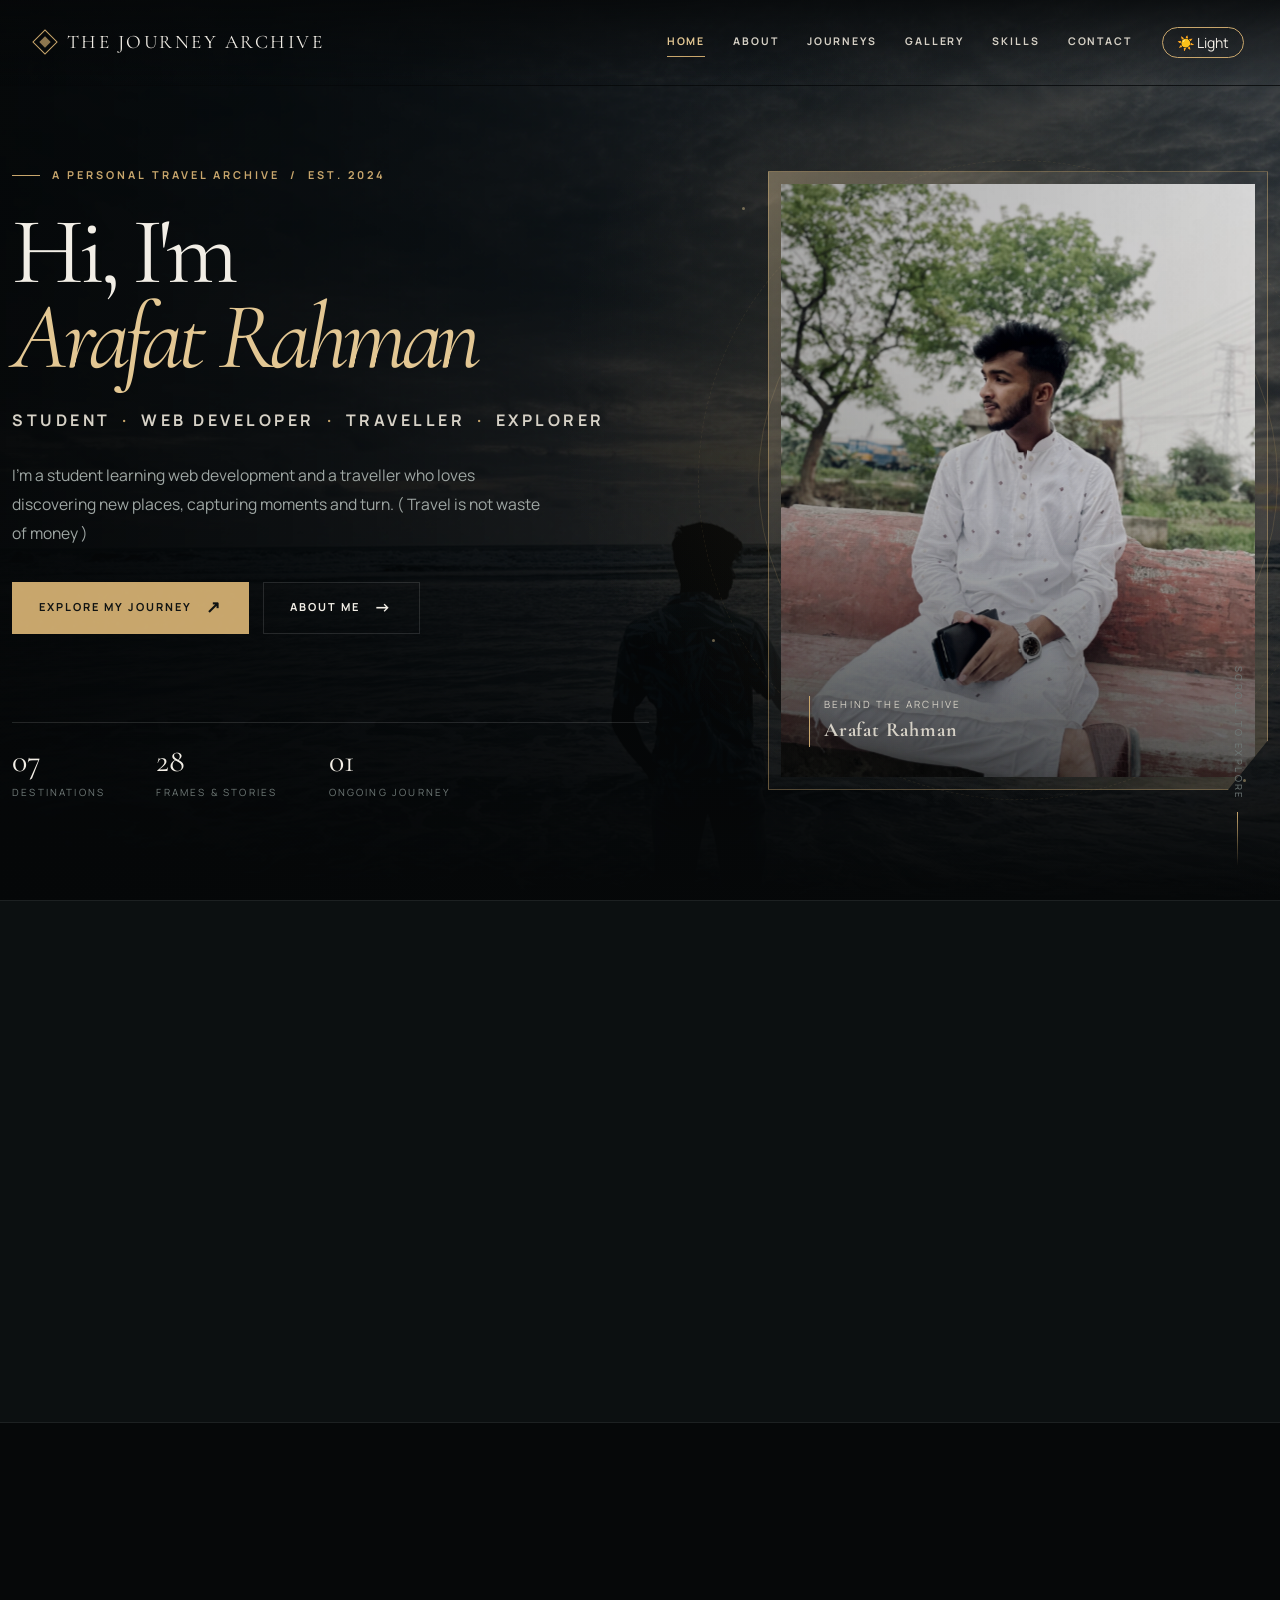
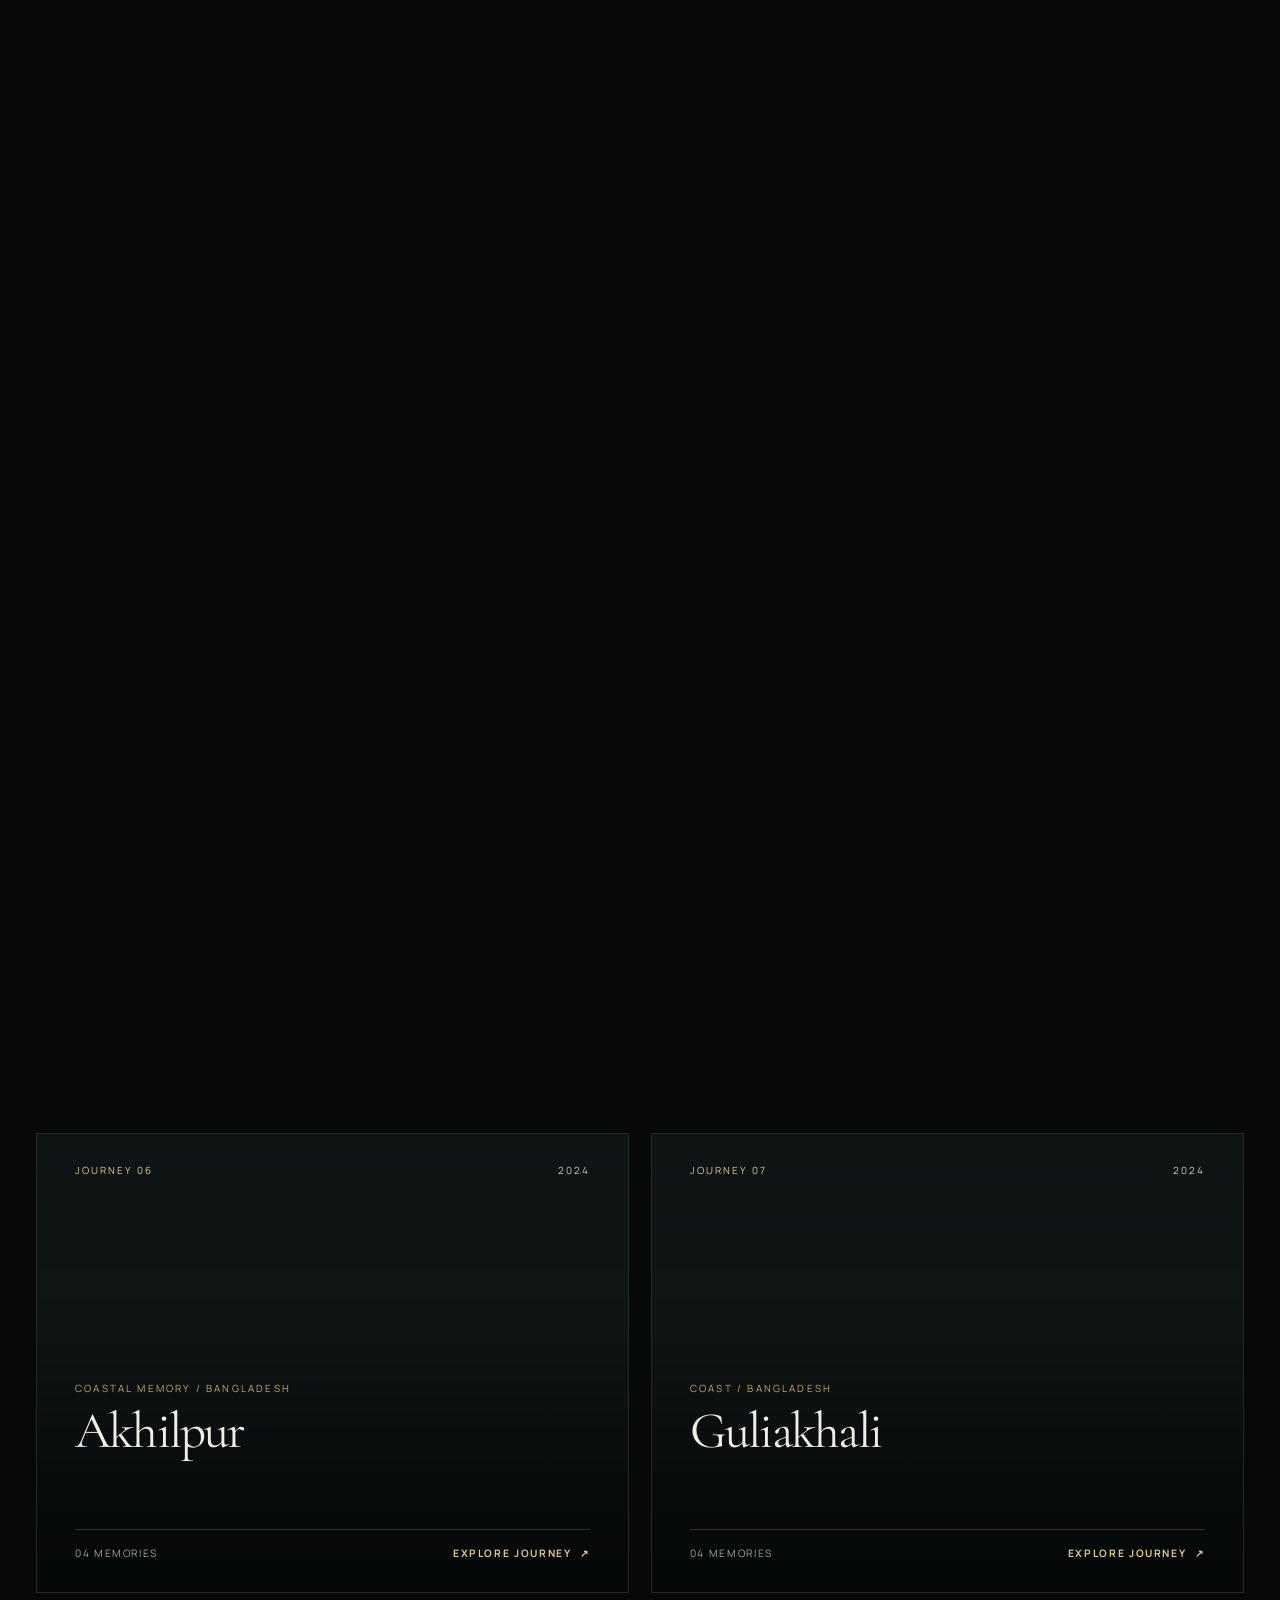
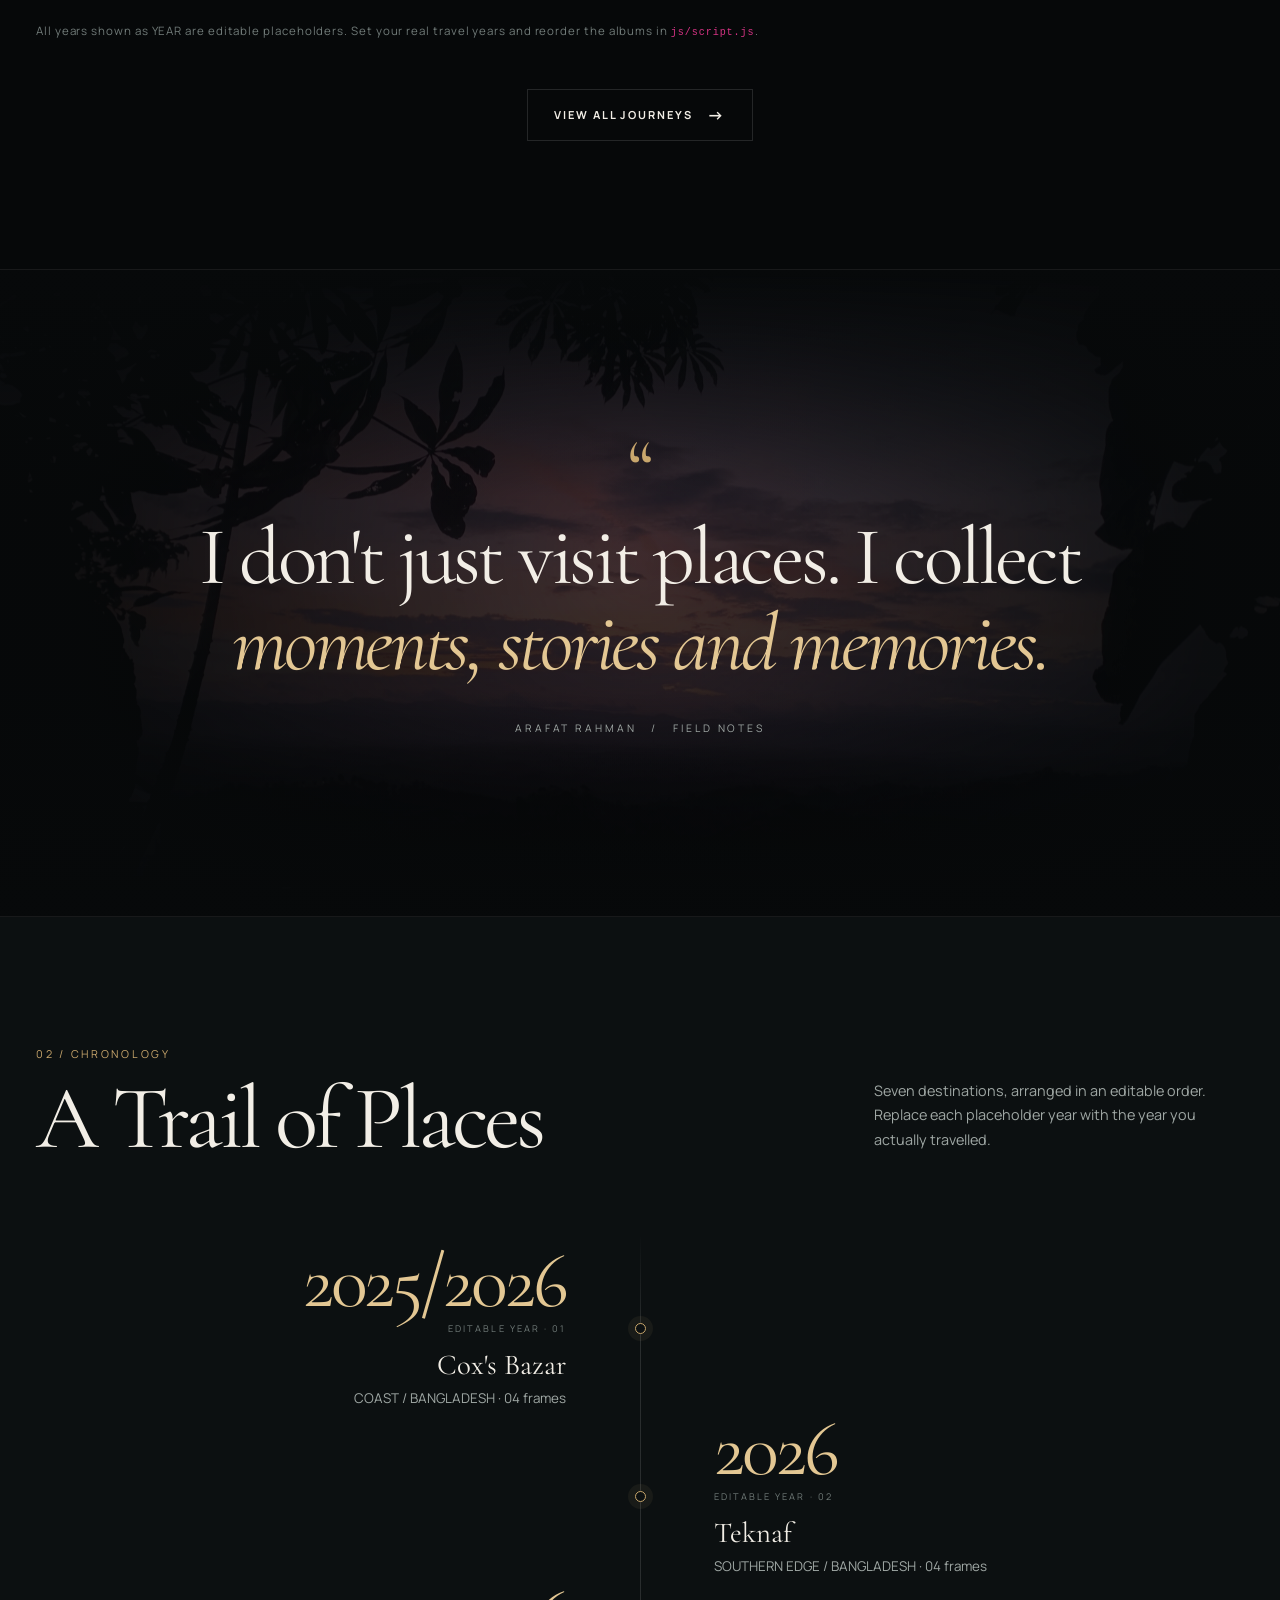
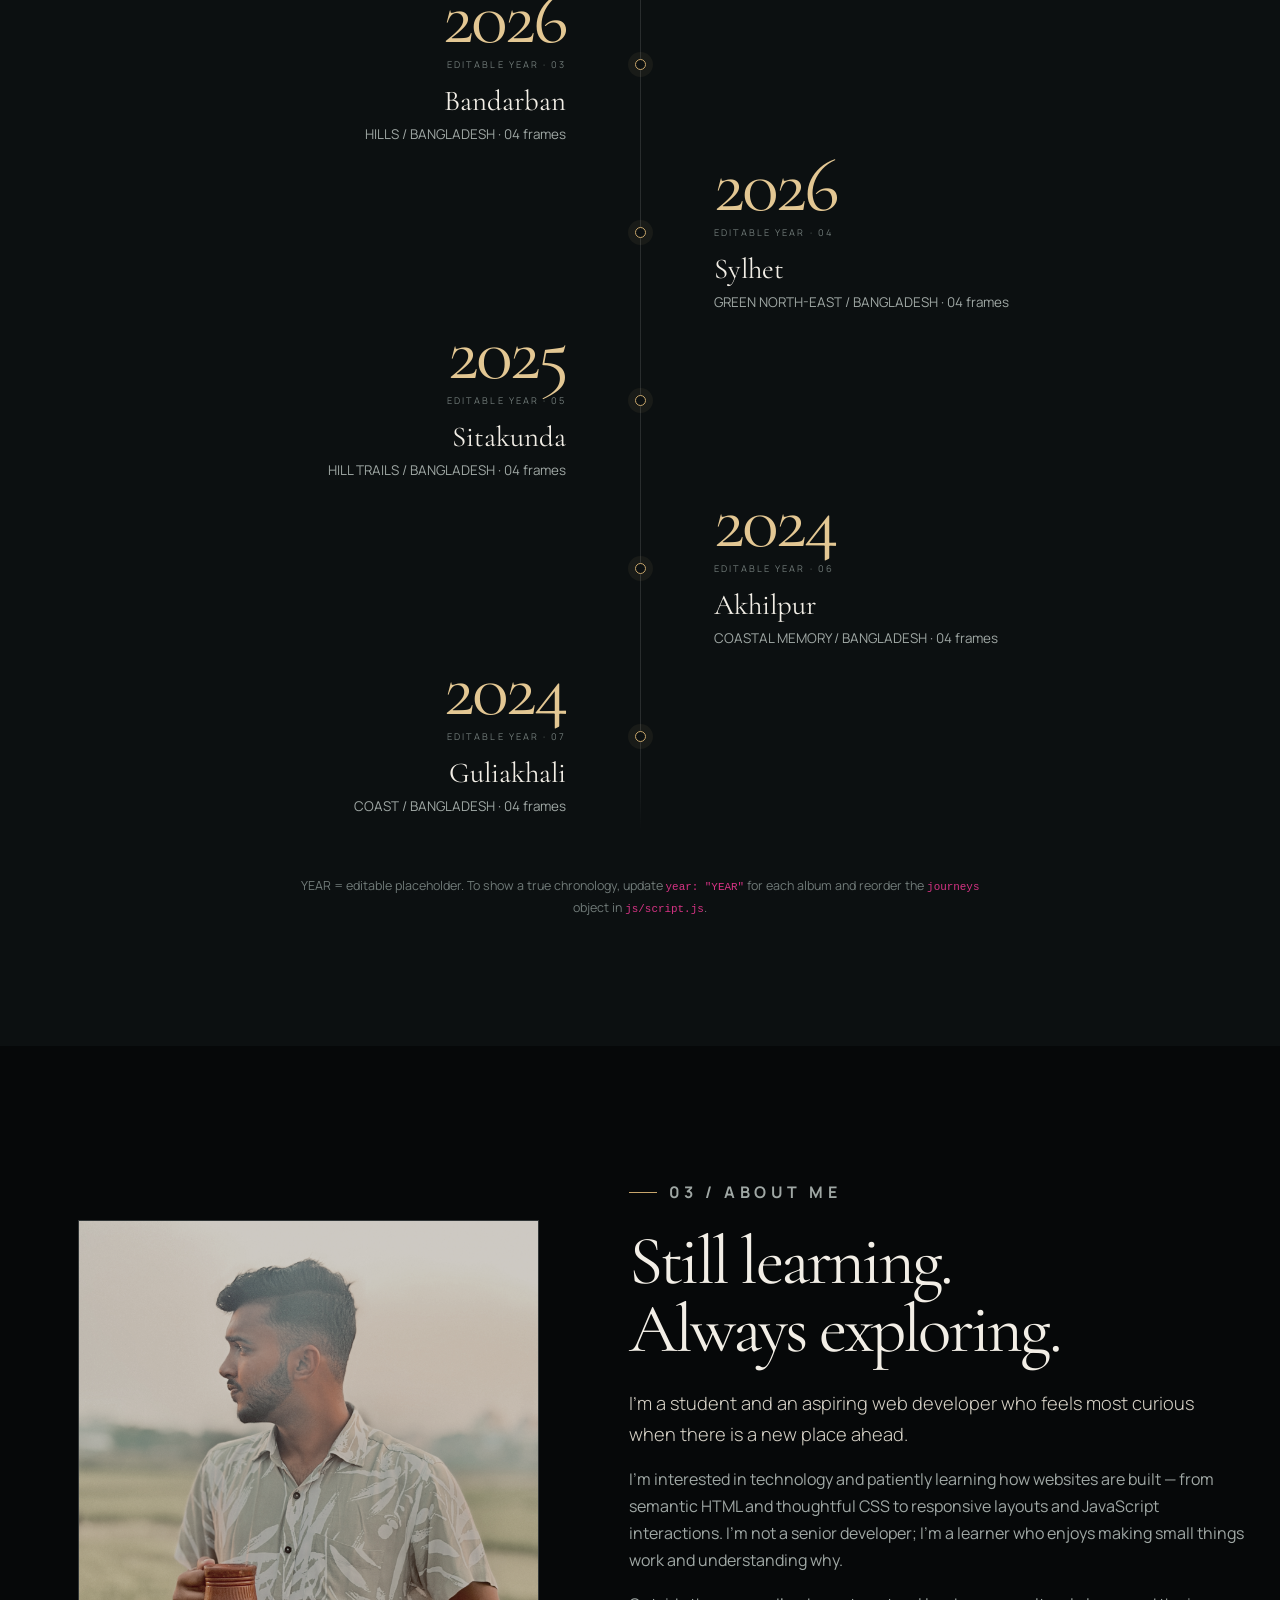
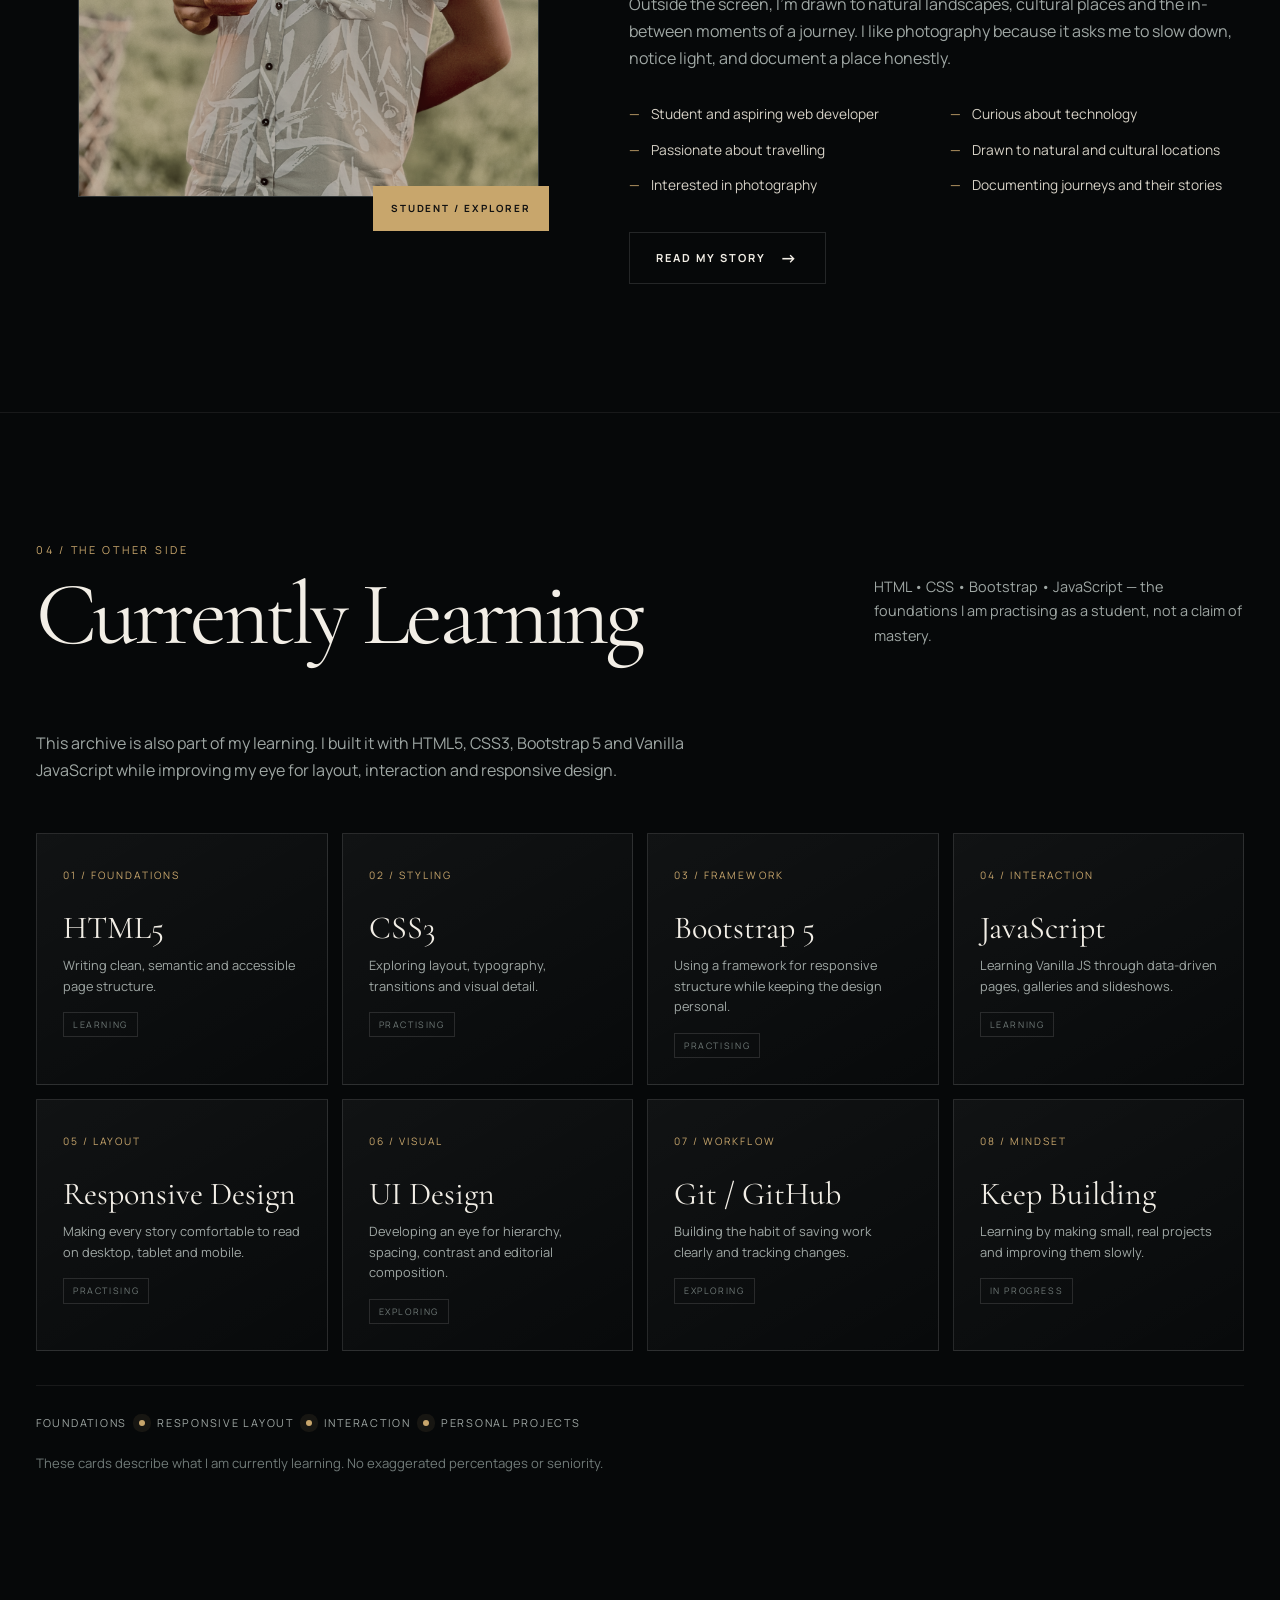
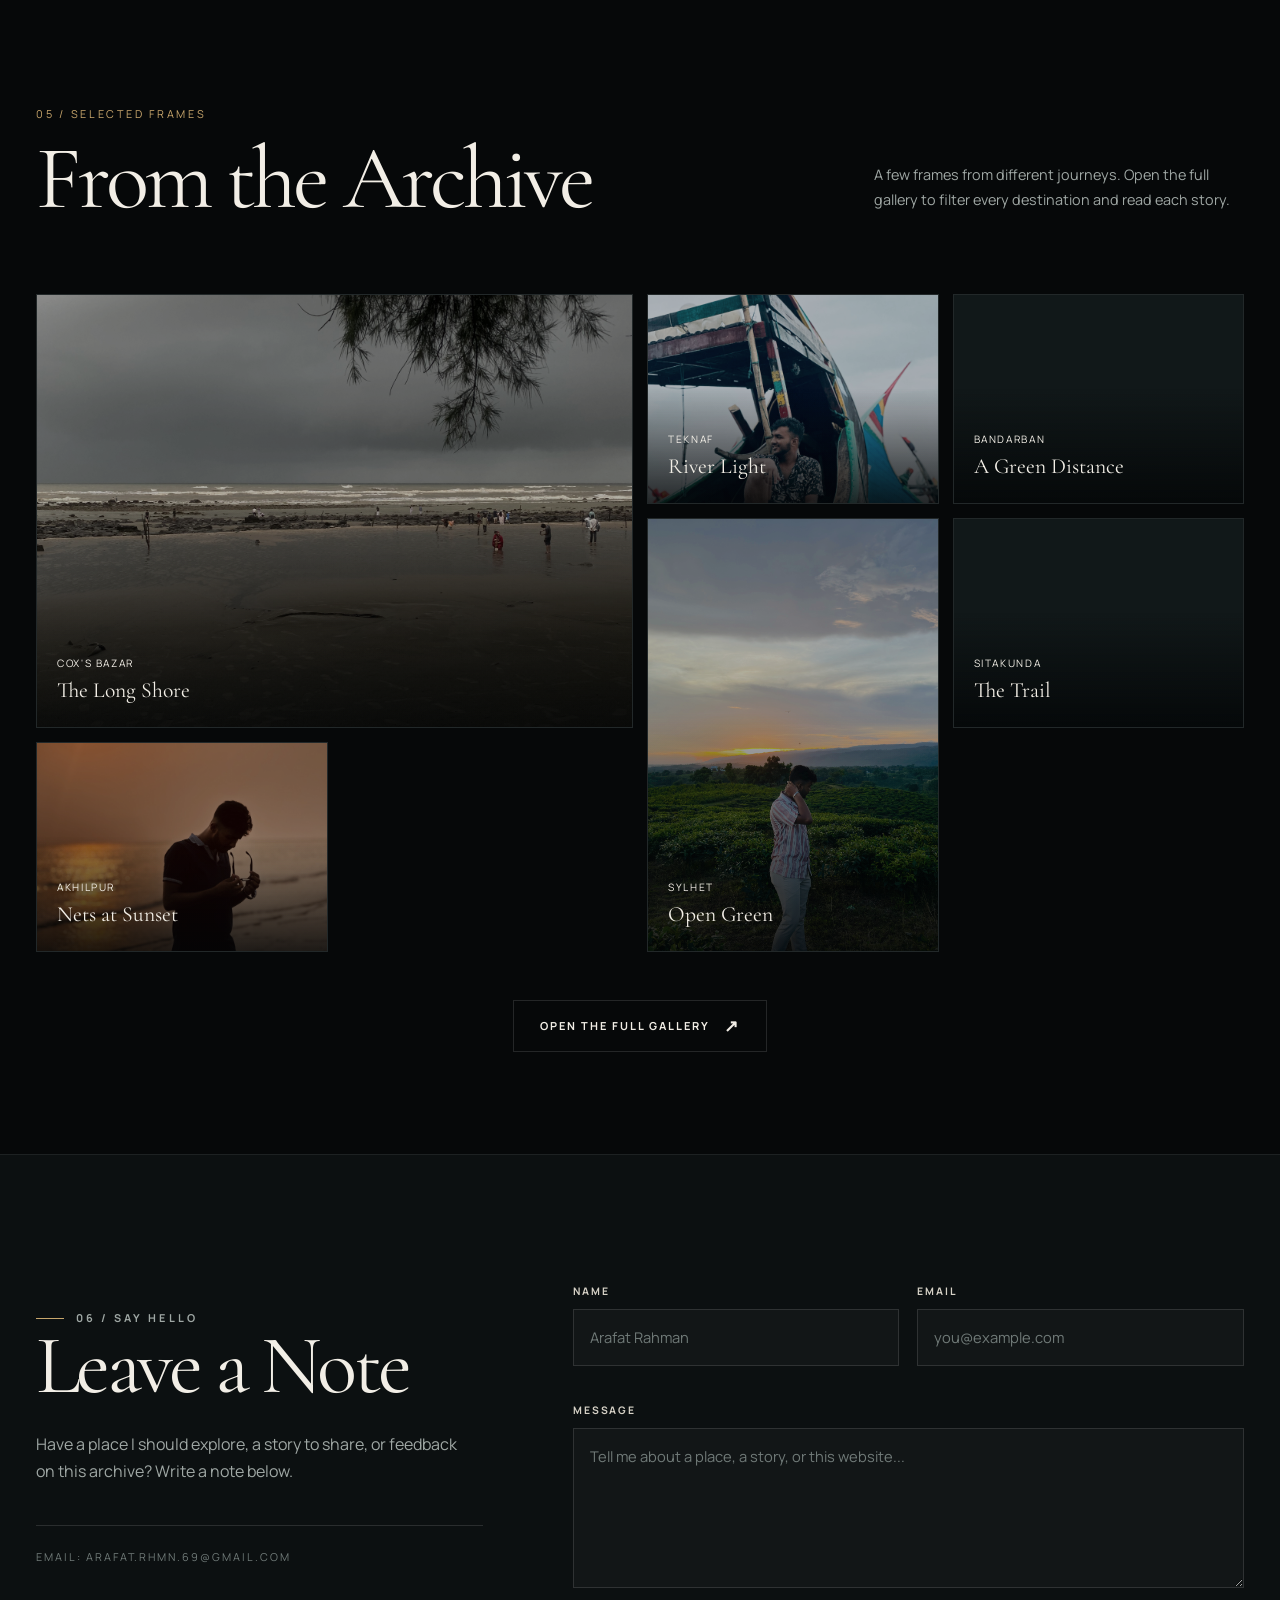
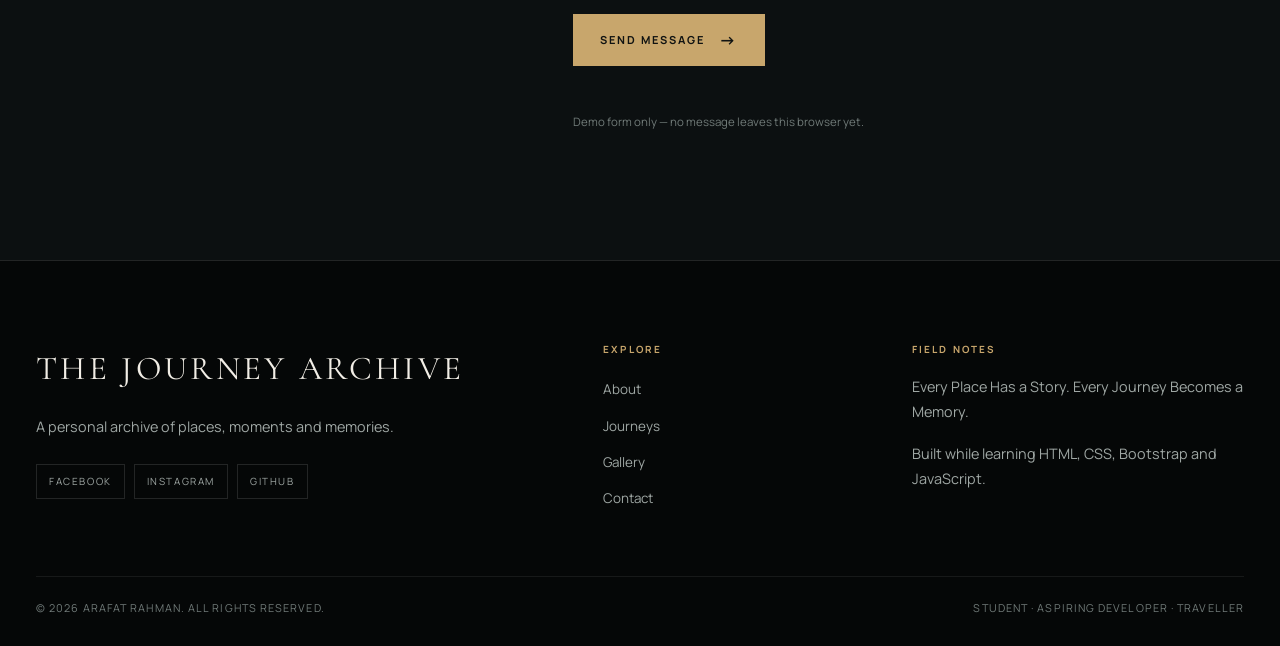
==== commit 26a4165a: "Update index.html" ====
--- a/index.html
+++ b/index.html
@@ -268,7 +268,7 @@
                     <div class="about-photo-frame" aria-hidden="true"></div>
                     <div class="about-photo-main">
                         <!-- Replace this with a different portrait: images/profile/about.jpg -->
-                        <img src="images/profile/about.jpg" data-local="images/profile/about.jpg"
+                        <img src="images/profile/about.JPG" data-local="images/profile/about.JPG"
                             data-remote="https://images.pexels.com/photos/39876323/pexels-photo-39876323.jpeg?auto=compress&amp;cs=tinysrgb&amp;fit=crop&amp;w=900&amp;h=1200"
                             data-label="Arafat Rahmnan" data-palette="default"
                             alt="A second portrait placeholder for Arafat Rahmnan" loading="lazy" decoding="async">
@@ -428,4 +428,4 @@
     <div id="site-footer"></div>
 </body>
 
-</html>+</html>
--- a/css/style.css
+++ b/css/style.css
@@ -41,6 +41,16 @@
   --line-soft: rgba(0, 0, 0, 0.07);
   --glass: rgba(248, 247, 244, 0.85);
   --shadow: 0 28px 80px rgba(0, 0, 0, 0.12);
+
+  /* Theme-specific overrides for light mode */
+  .card-top { color: rgba(0, 0, 0, 0.78); }
+  .page-hero::after { color: rgba(0, 0, 0, 0.025); }
+  .pillar { background: rgba(0, 0, 0, 0.018); }
+  .control-button { background: rgba(0, 0, 0, 0.025); }
+  .btn-cinematic { color: #f8f7f4; }
+  .btn-cinematic:hover, .btn-cinematic:focus { color: #f8f7f4; }
+  .btn-ghost:hover, .btn-ghost:focus { color: #1a1917; }
+  .filter-btn.active { color: #f8f7f4; }
 }
 
 
@@ -1190,3 +1200,37 @@
     .cursor-dot, .cursor-ring { display: none !important; }
     body.has-custom-cursor, body.has-custom-cursor a, body.has-custom-cursor button { cursor: auto; }
 }
+
+/* ---------- Tablet (768px - 991.98px) Responsive Fixes ---------- */
+@media (min-width: 768px) and (max-width: 991.98px) {
+    .about-layout, .contact-layout { grid-template-columns: 1fr; }
+    .about-list { grid-template-columns: 1fr; }
+    .pillar-grid, .mini-journeys { grid-template-columns: 1fr; }
+    .story-list { grid-template-columns: 1fr; }
+    .album-info-strip { grid-template-columns: 1fr; gap: 14px; }
+    .form-grid { grid-template-columns: 1fr; }
+    .form-field.full { grid-column: auto; }
+    .footer-grid { grid-template-columns: 1fr; gap: 38px; }
+    .timeline-list::before { left: 10px; }
+    .timeline-item { grid-template-columns: 28px 1fr; min-height: 0; padding: 0 0 38px 0; }
+    .timeline-item::before { grid-column: 1; grid-row: 1; justify-self: start; }
+    .timeline-item:nth-child(odd) .timeline-content, .timeline-item:nth-child(even) .timeline-content { grid-column: 2; grid-row: 1; text-align: left; padding: 0 0 0 22px; }
+    .timeline-year { font-size: 3.5rem; }
+}
+
+/* Touch devices: show editorial information without requiring hover. */
+@media (hover: none) {
+    .card-description, .gallery-overlay { opacity: 1; transform: none; }
+    .gallery-item::after { opacity: 1; }
+    .journey-card:hover { transform: none; }
+}
+
+/* ---------- Accessibility preferences ---------- */
+@media (prefers-reduced-motion: reduce) {
+    html { scroll-behavior: auto; }
+    *, *::before, *::after { animation-duration: .001ms !important; animation-iteration-count: 1 !important; transition-duration: .001ms !important; }
+    .js [data-reveal] { opacity: 1; transform: none; }
+    .js .load-reveal { opacity: 1; transform: none; }
+    .cursor-dot, .cursor-ring { display: none !important; }
+    body.has-custom-cursor, body.has-custom-cursor a, body.has-custom-cursor button { cursor: auto; }
+}
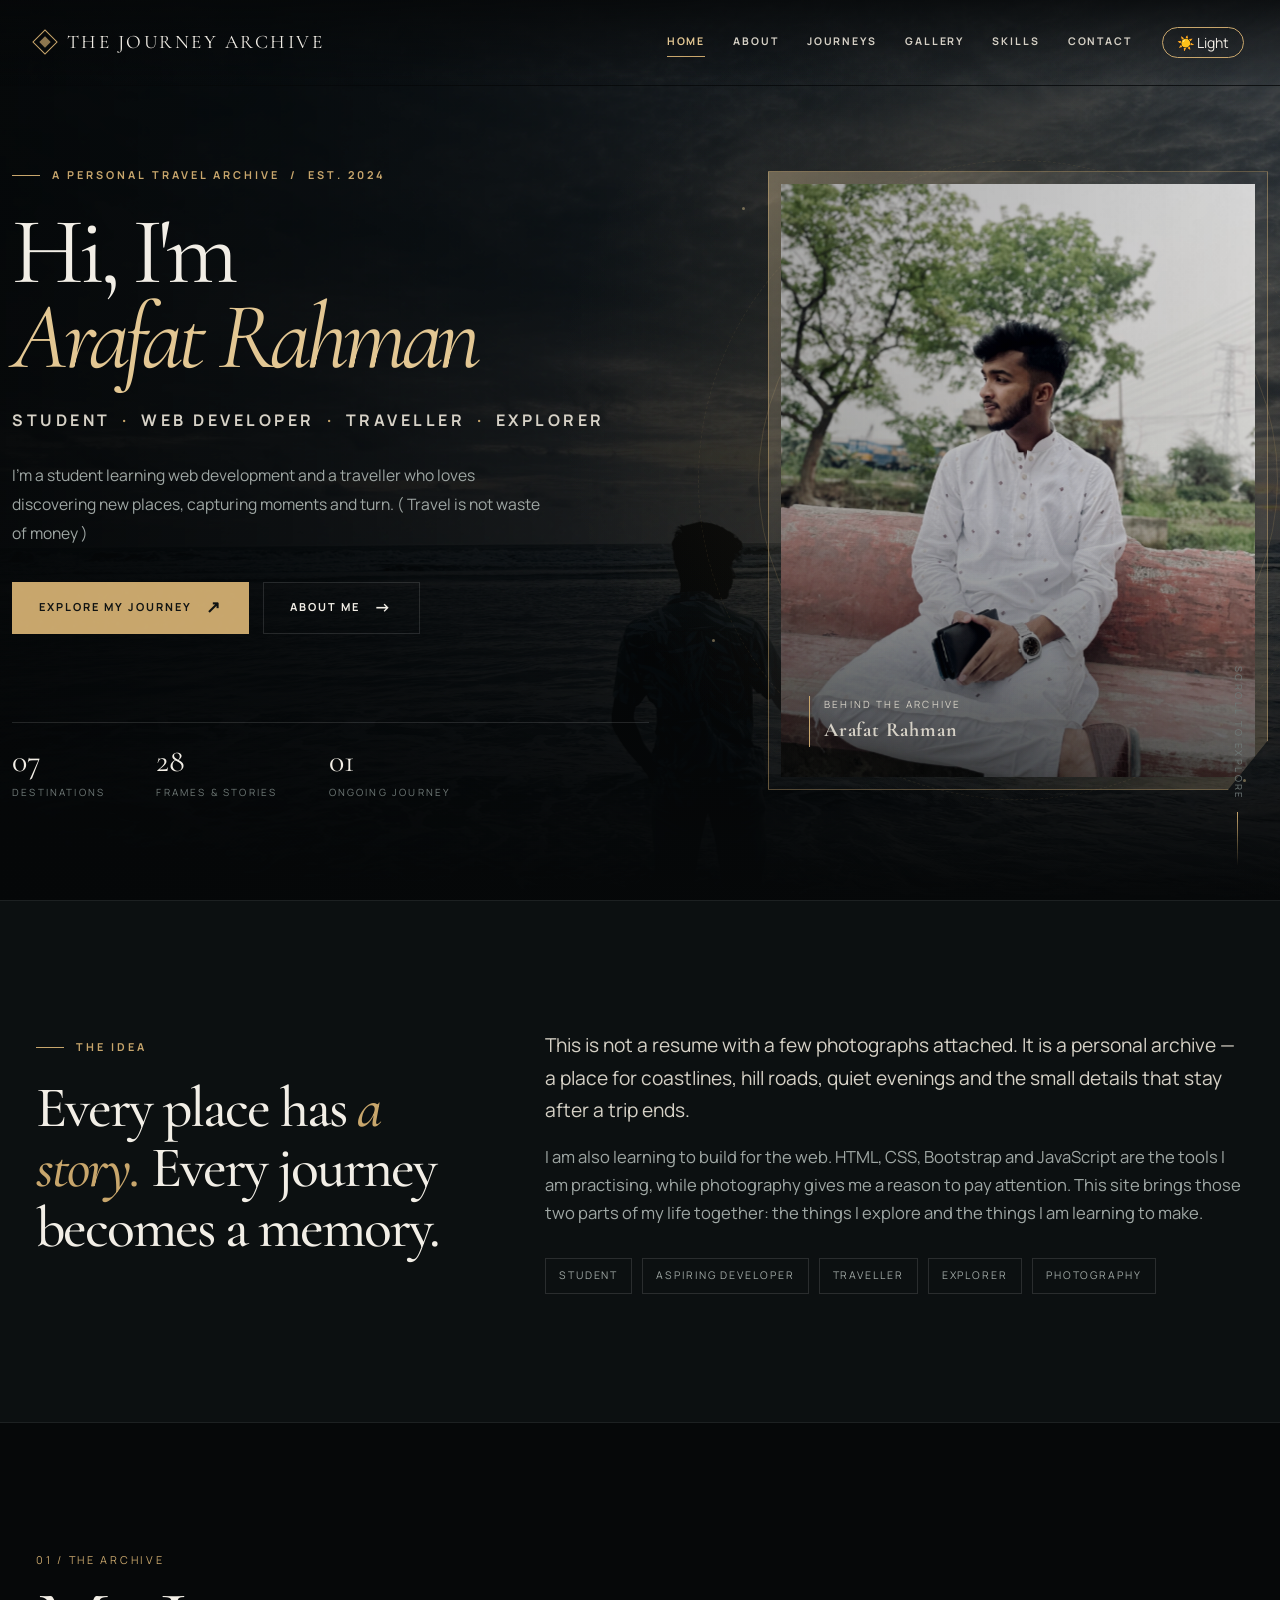
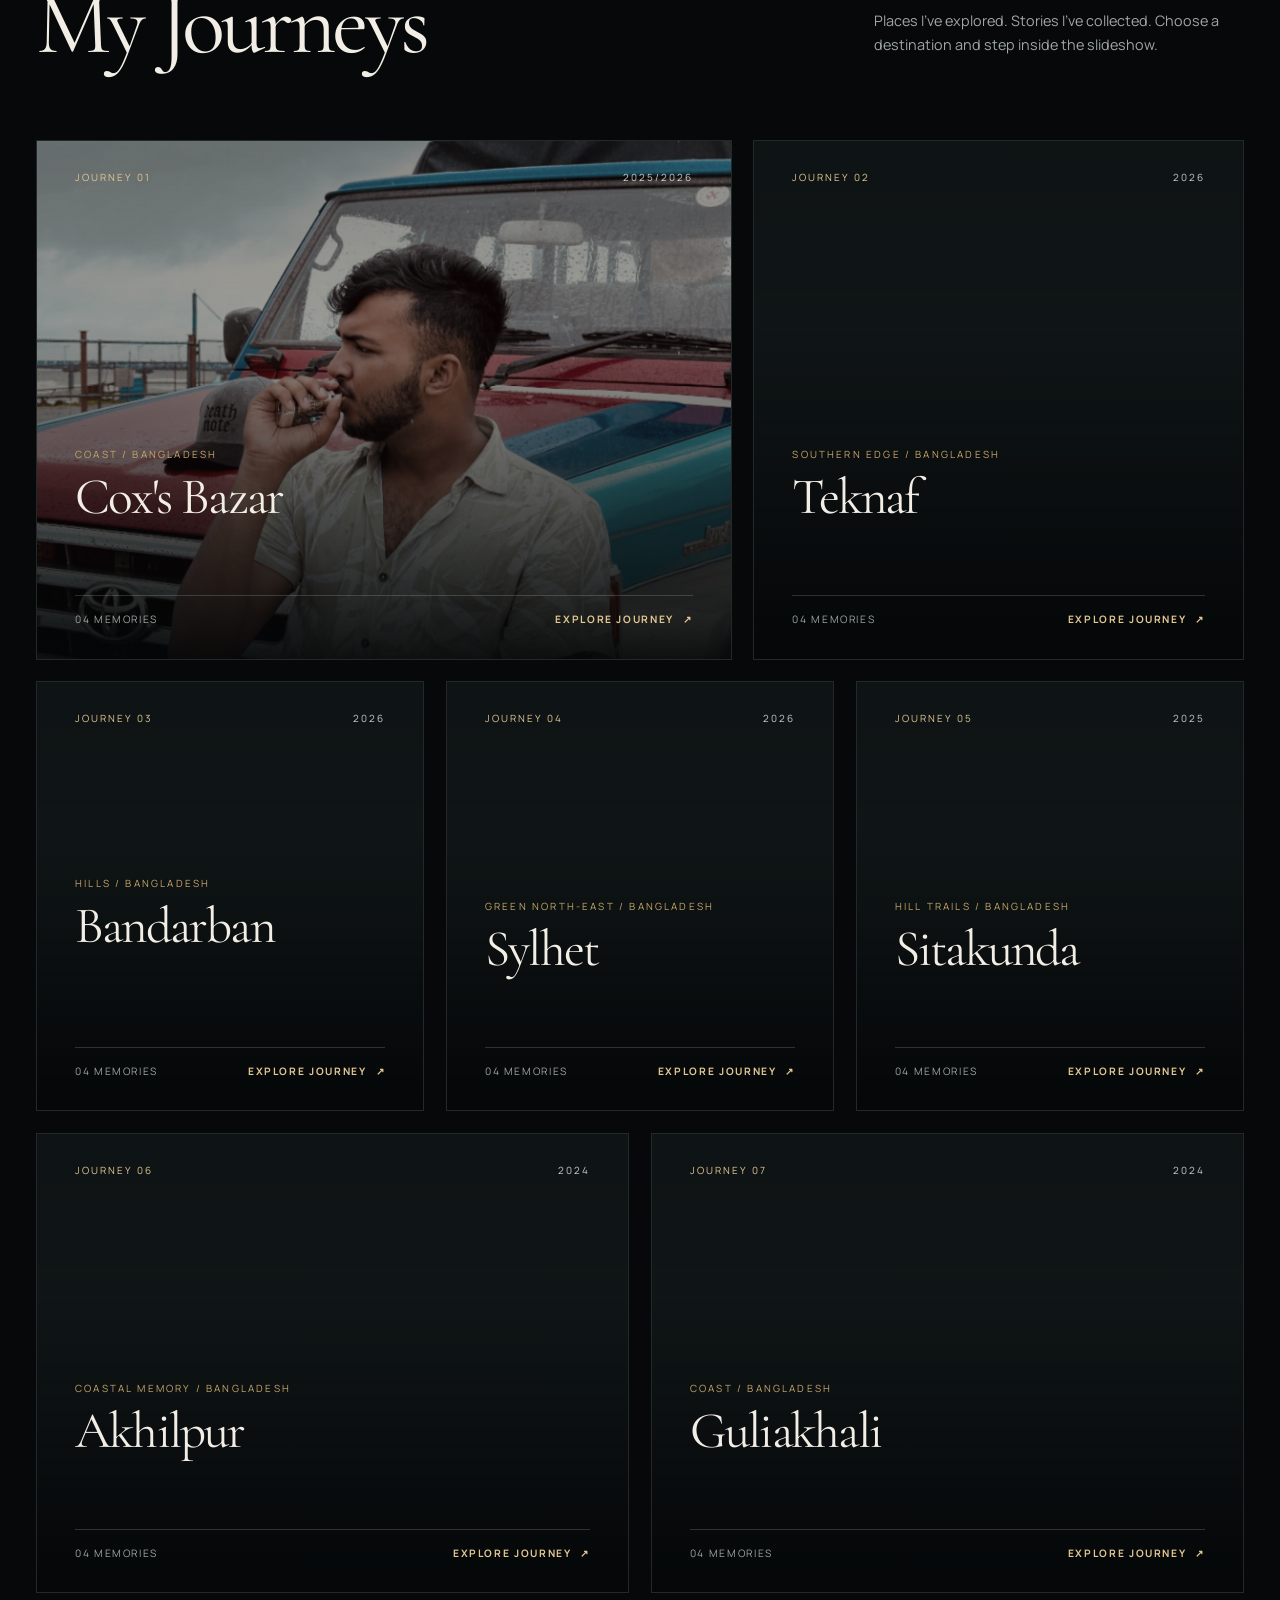
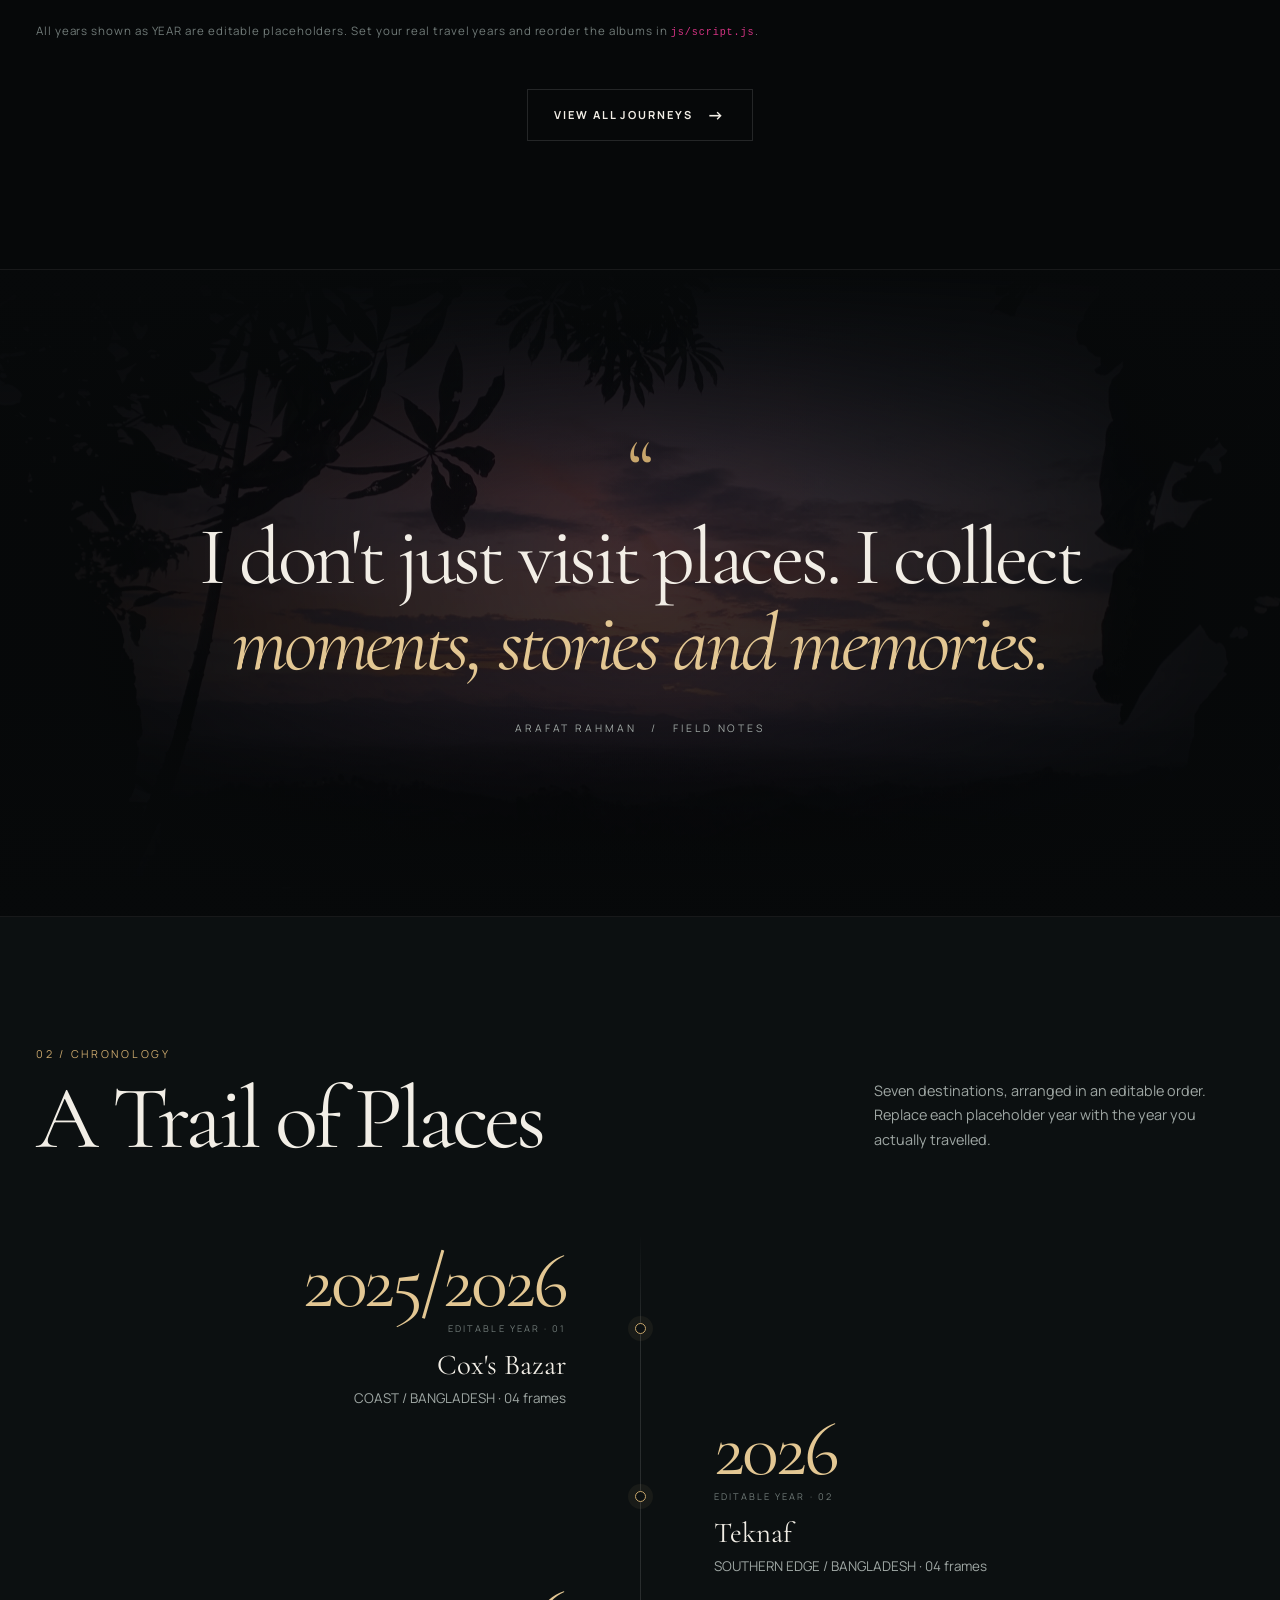
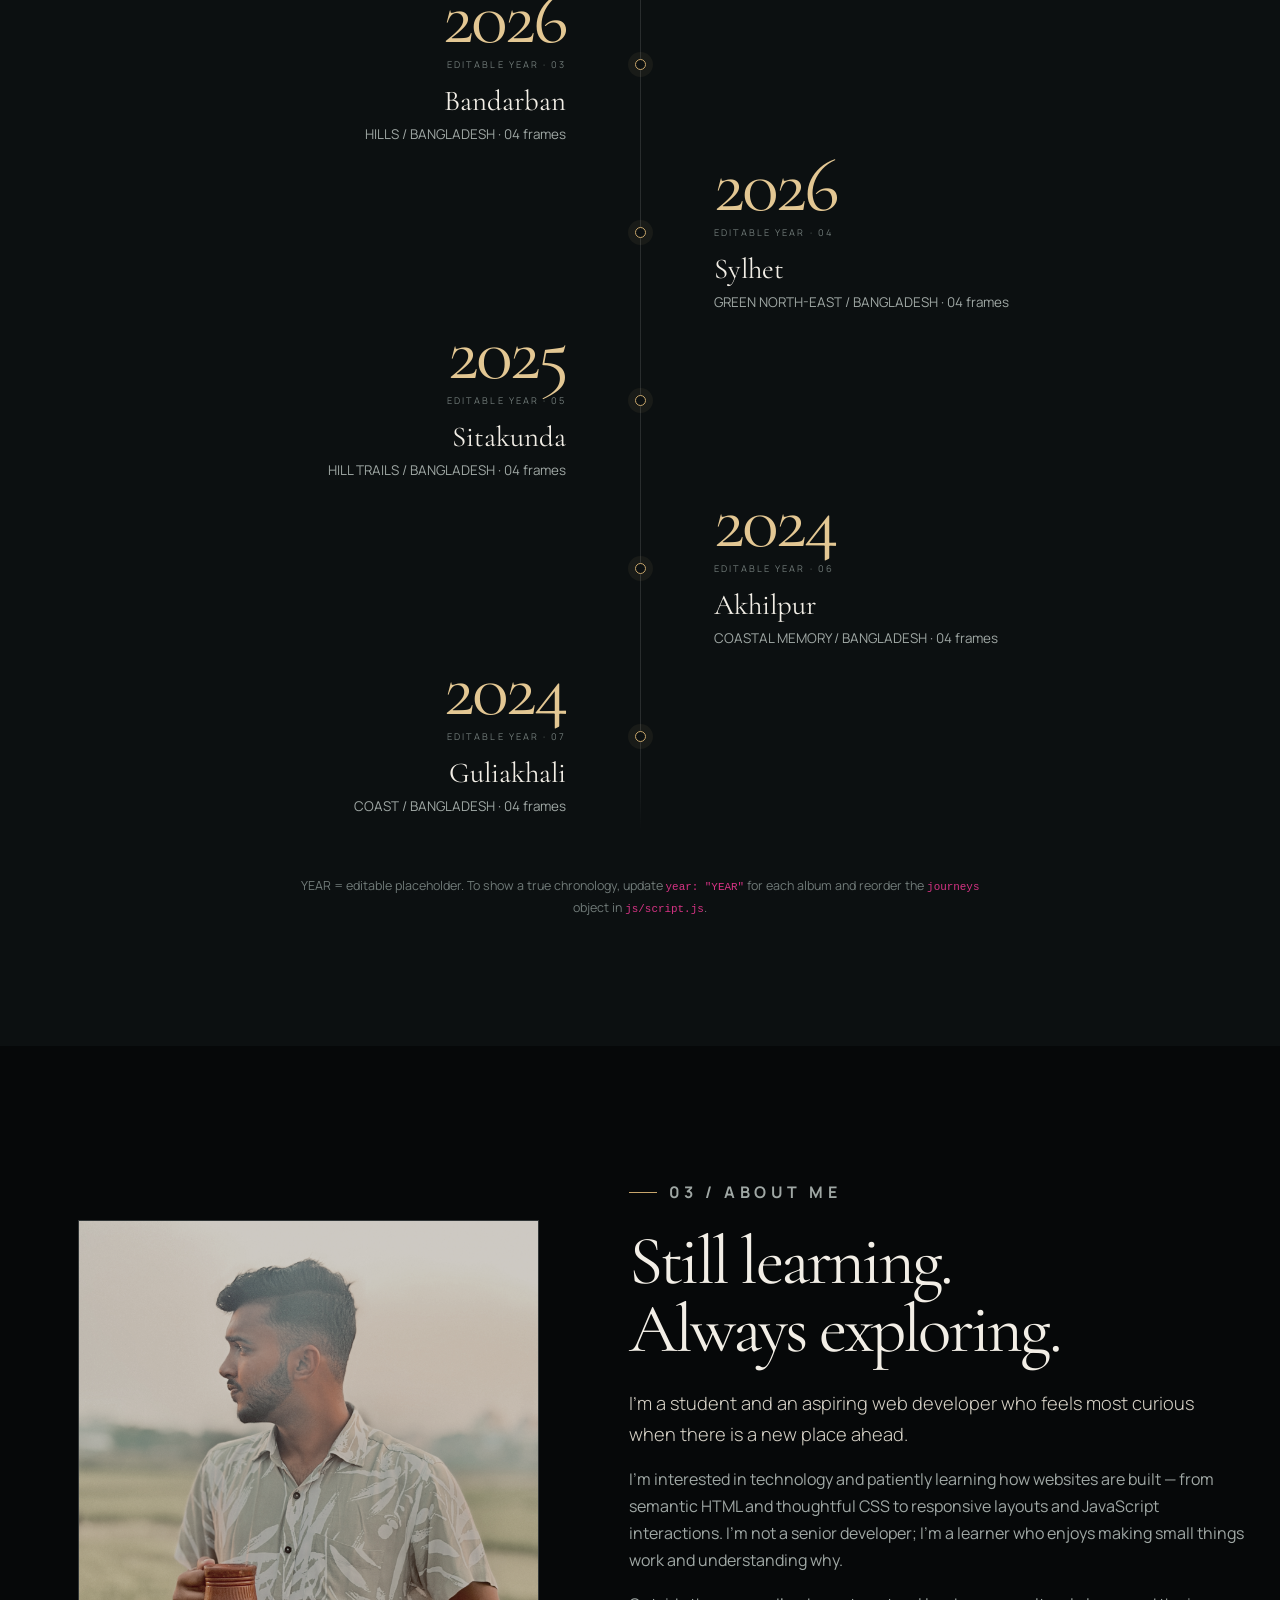
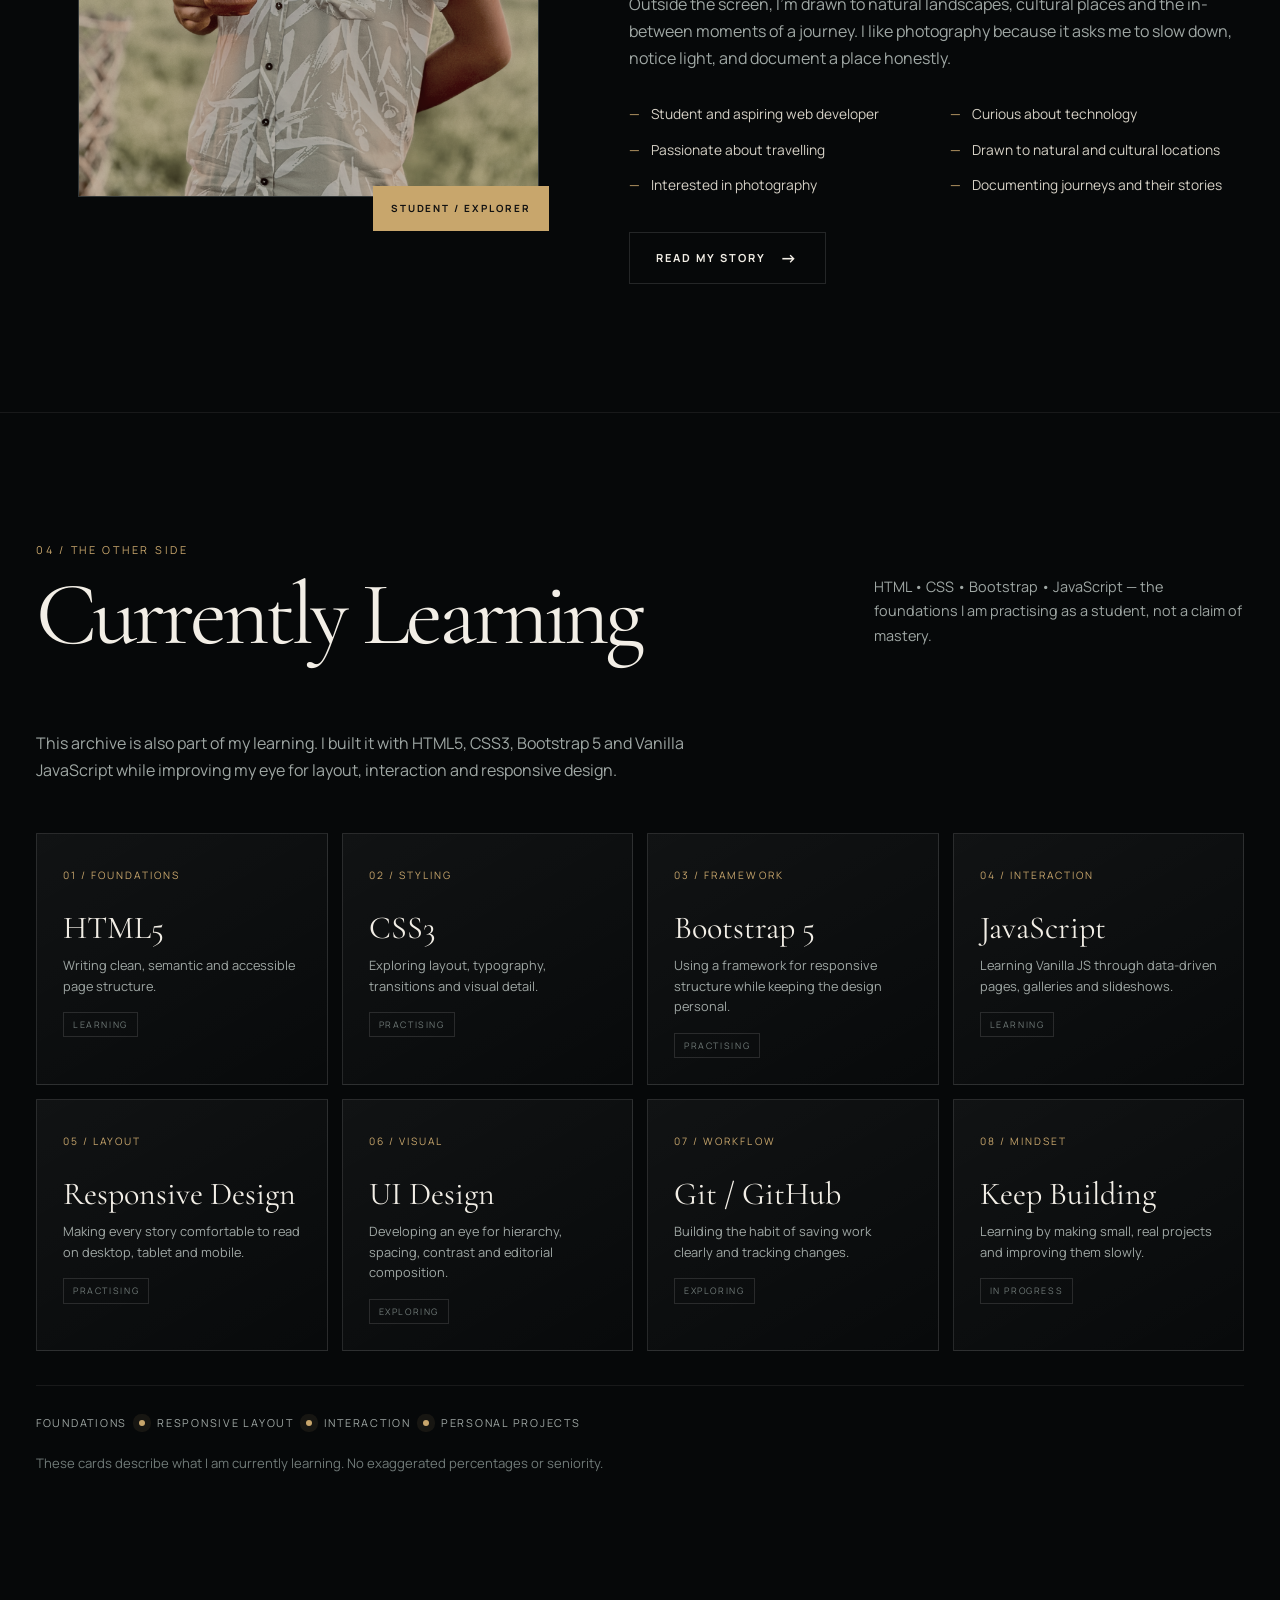
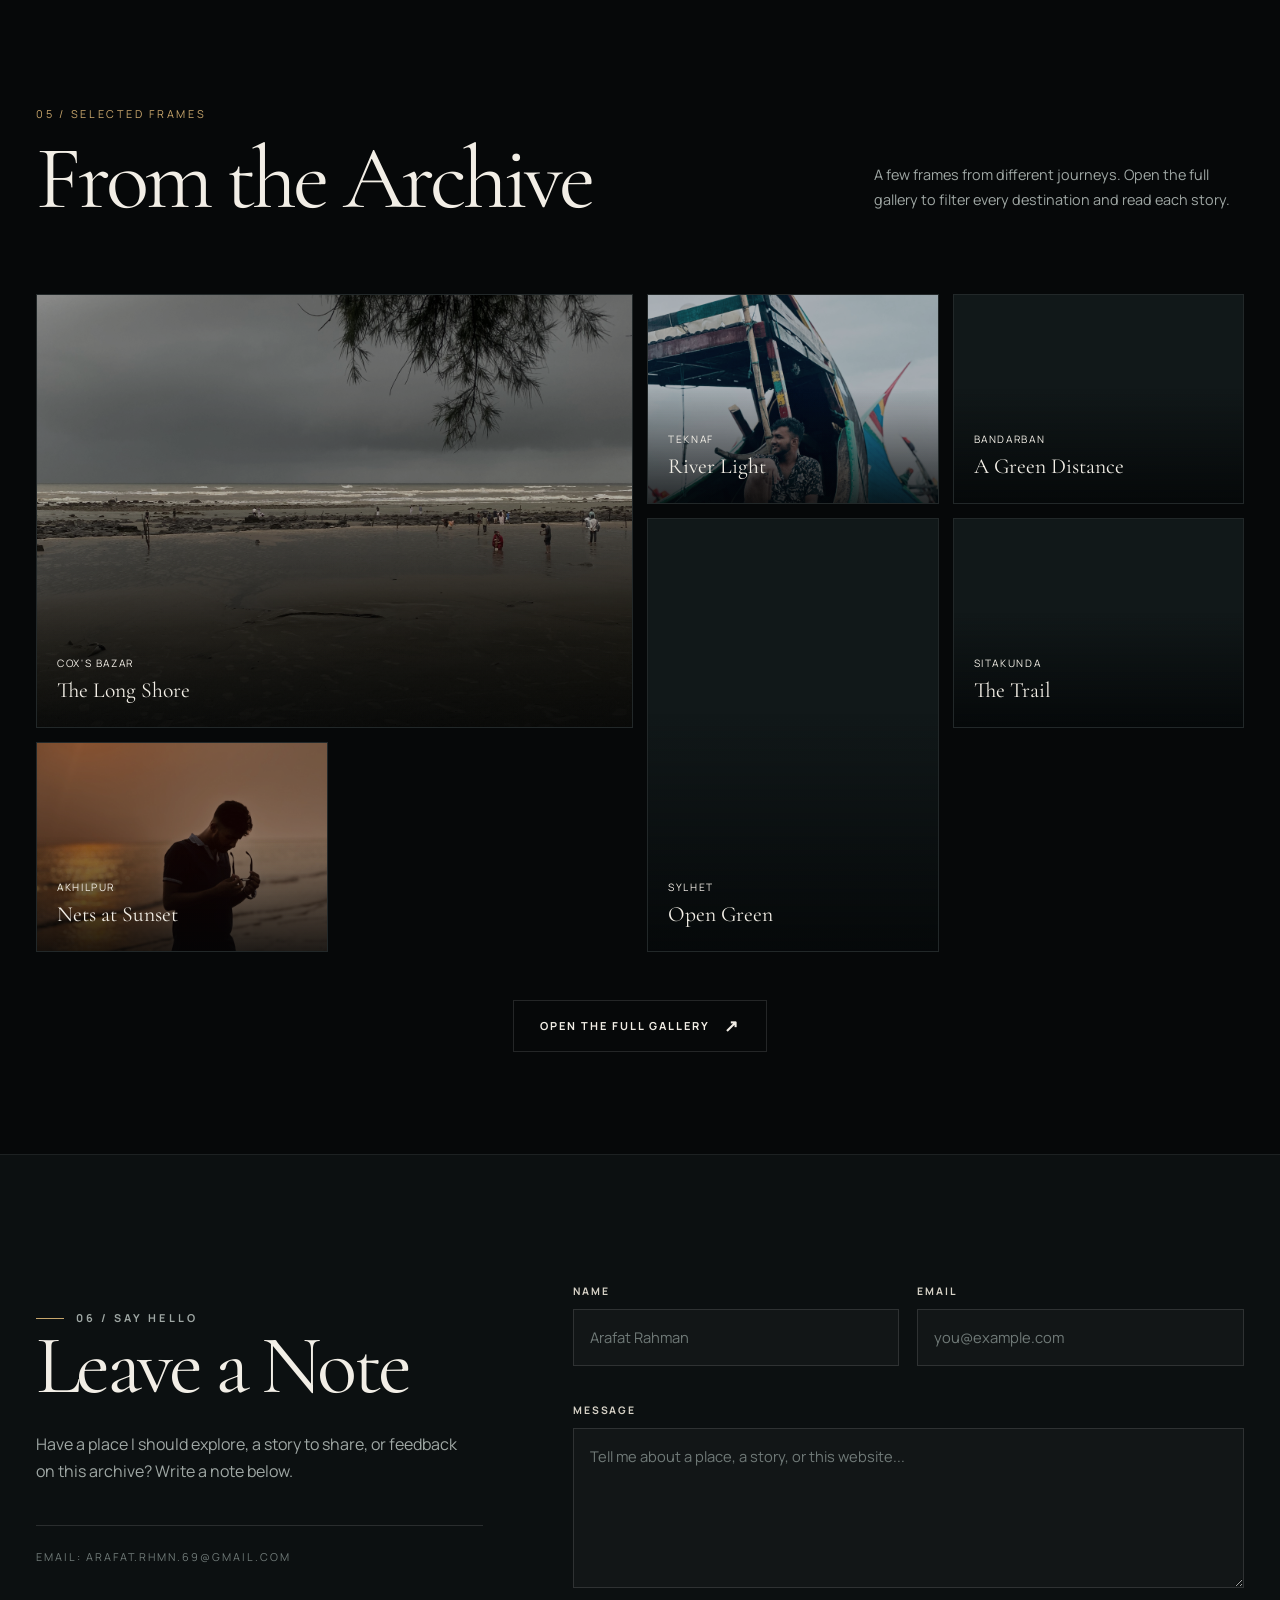
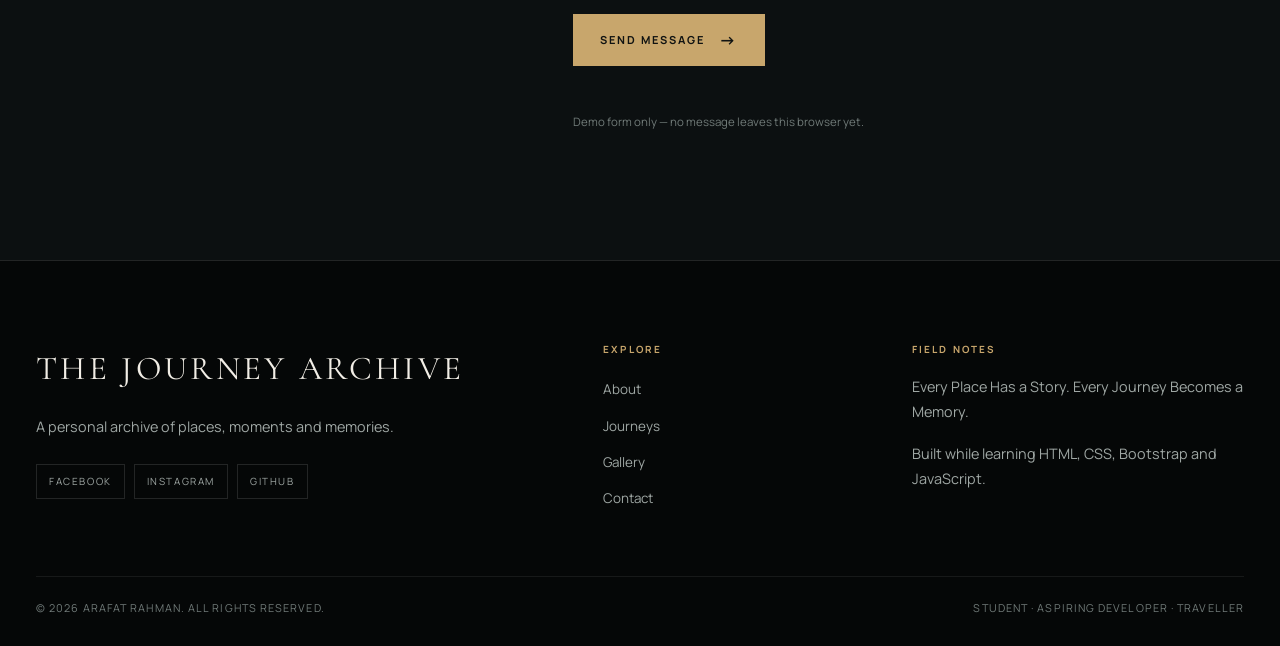
==== commit a48fcdf8: "Update index.html" ====
--- a/index.html
+++ b/index.html
@@ -267,7 +267,7 @@
                 <div class="about-photo-composition" data-reveal>
                     <div class="about-photo-frame" aria-hidden="true"></div>
                     <div class="about-photo-main">
-                        <!-- Replace this with a different portrait: images/profile/about.jpg -->
+                        <!-- Replace this with a different portrait: images/profile/about.JPG -->
                         <img src="images/profile/about.JPG" data-local="images/profile/about.JPG"
                             data-remote="https://images.pexels.com/photos/39876323/pexels-photo-39876323.jpeg?auto=compress&amp;cs=tinysrgb&amp;fit=crop&amp;w=900&amp;h=1200"
                             data-label="Arafat Rahmnan" data-palette="default"
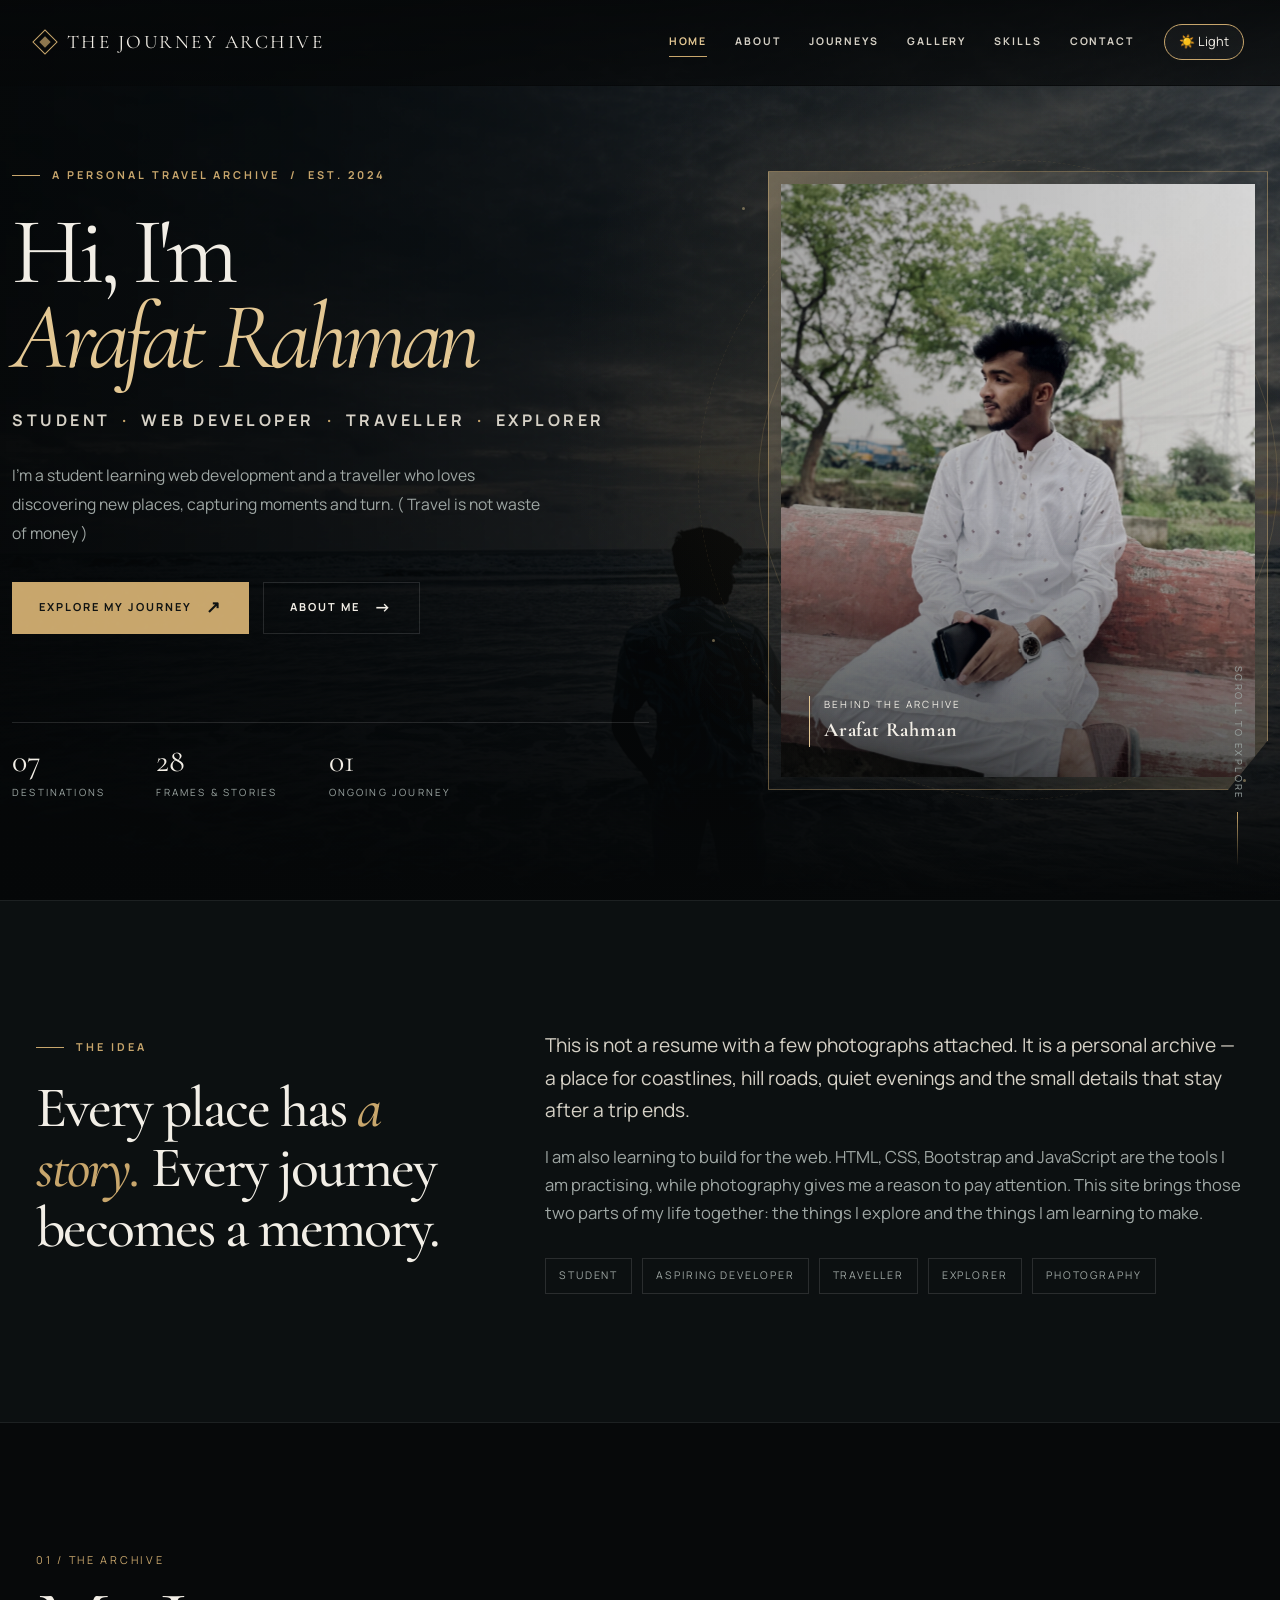
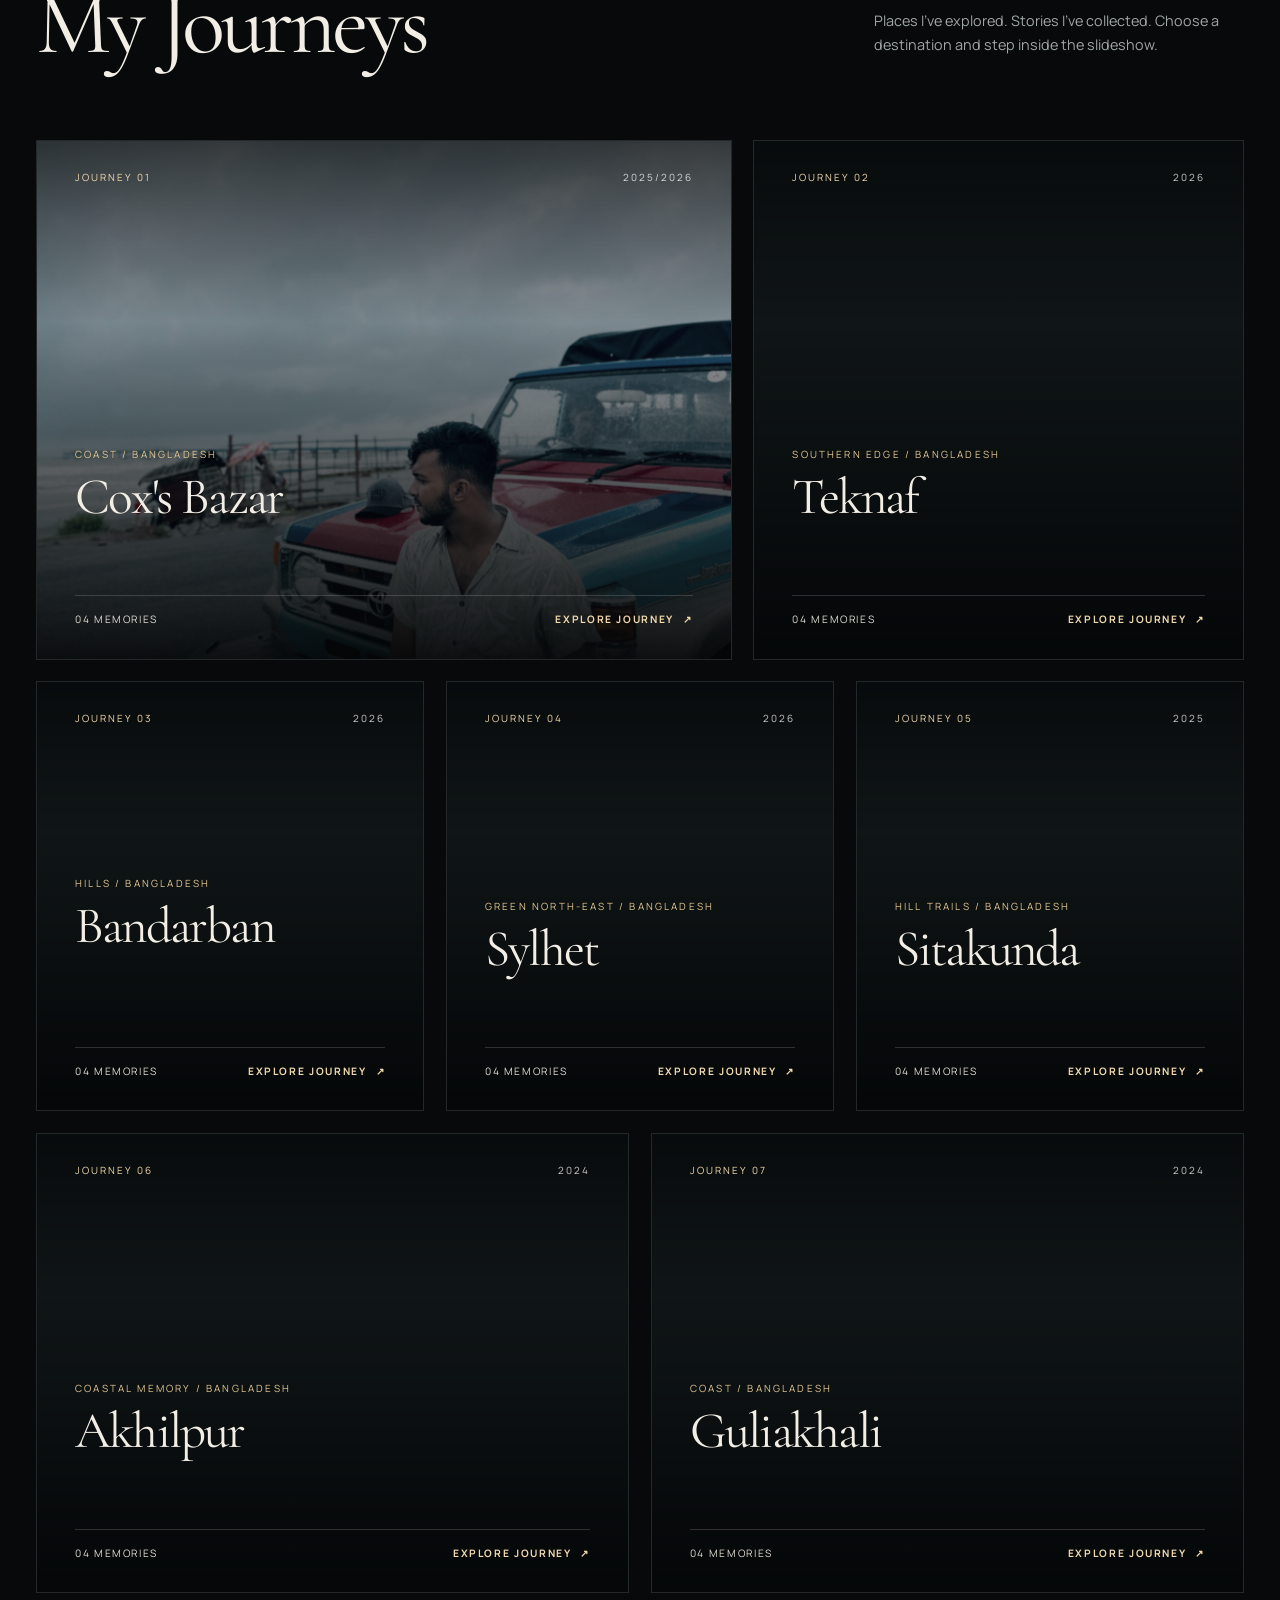
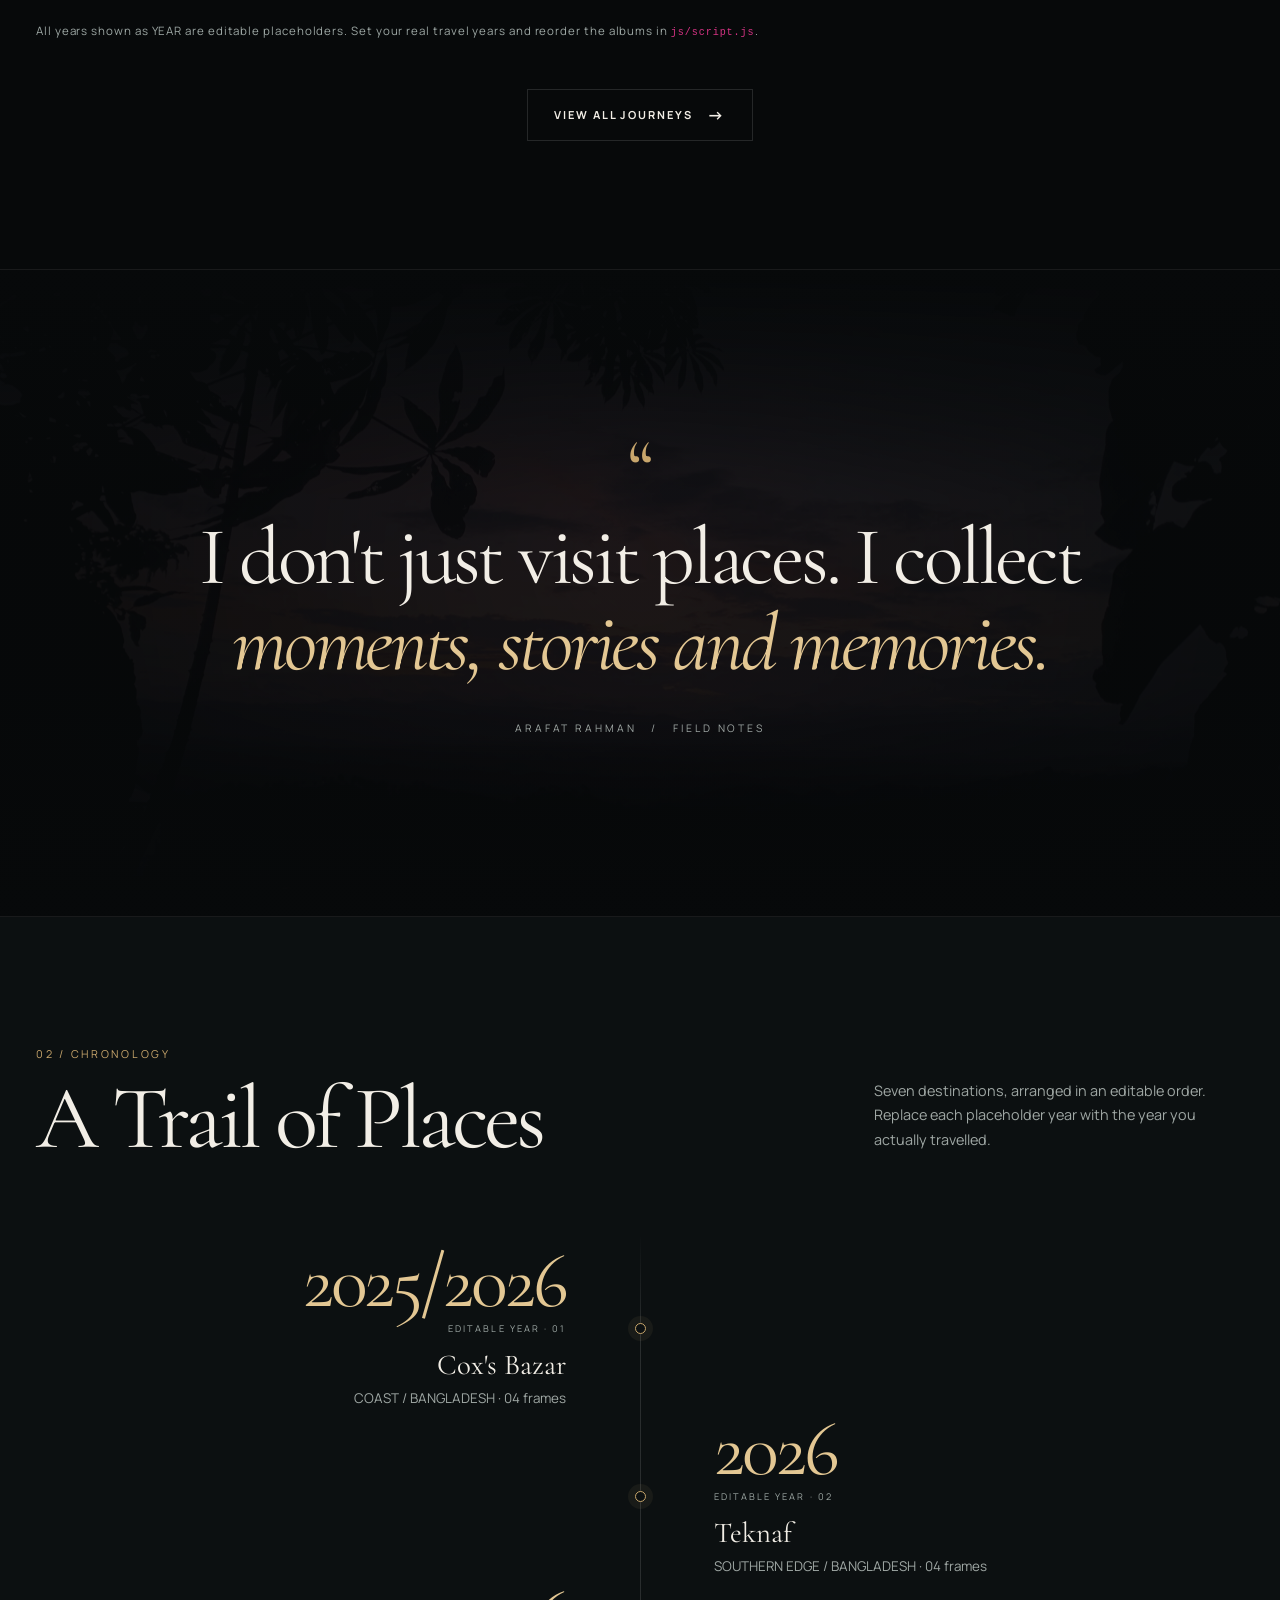
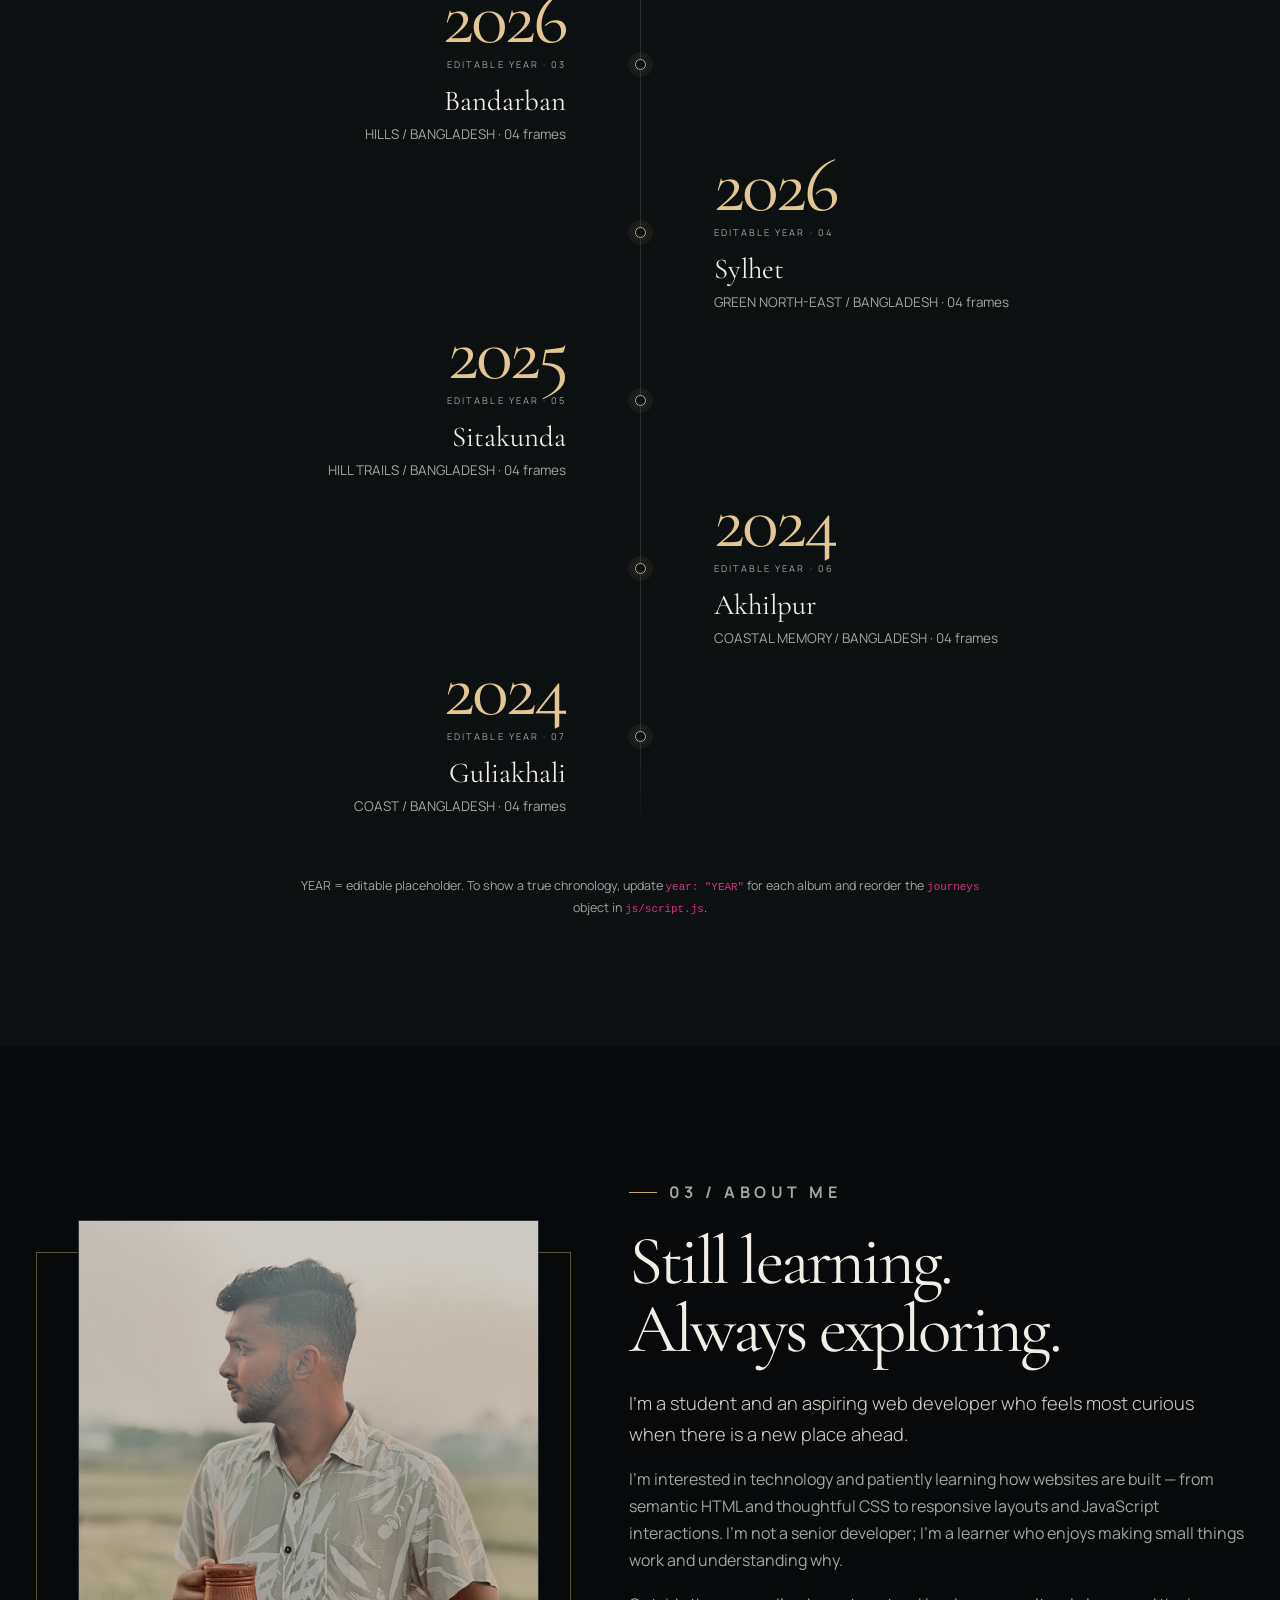
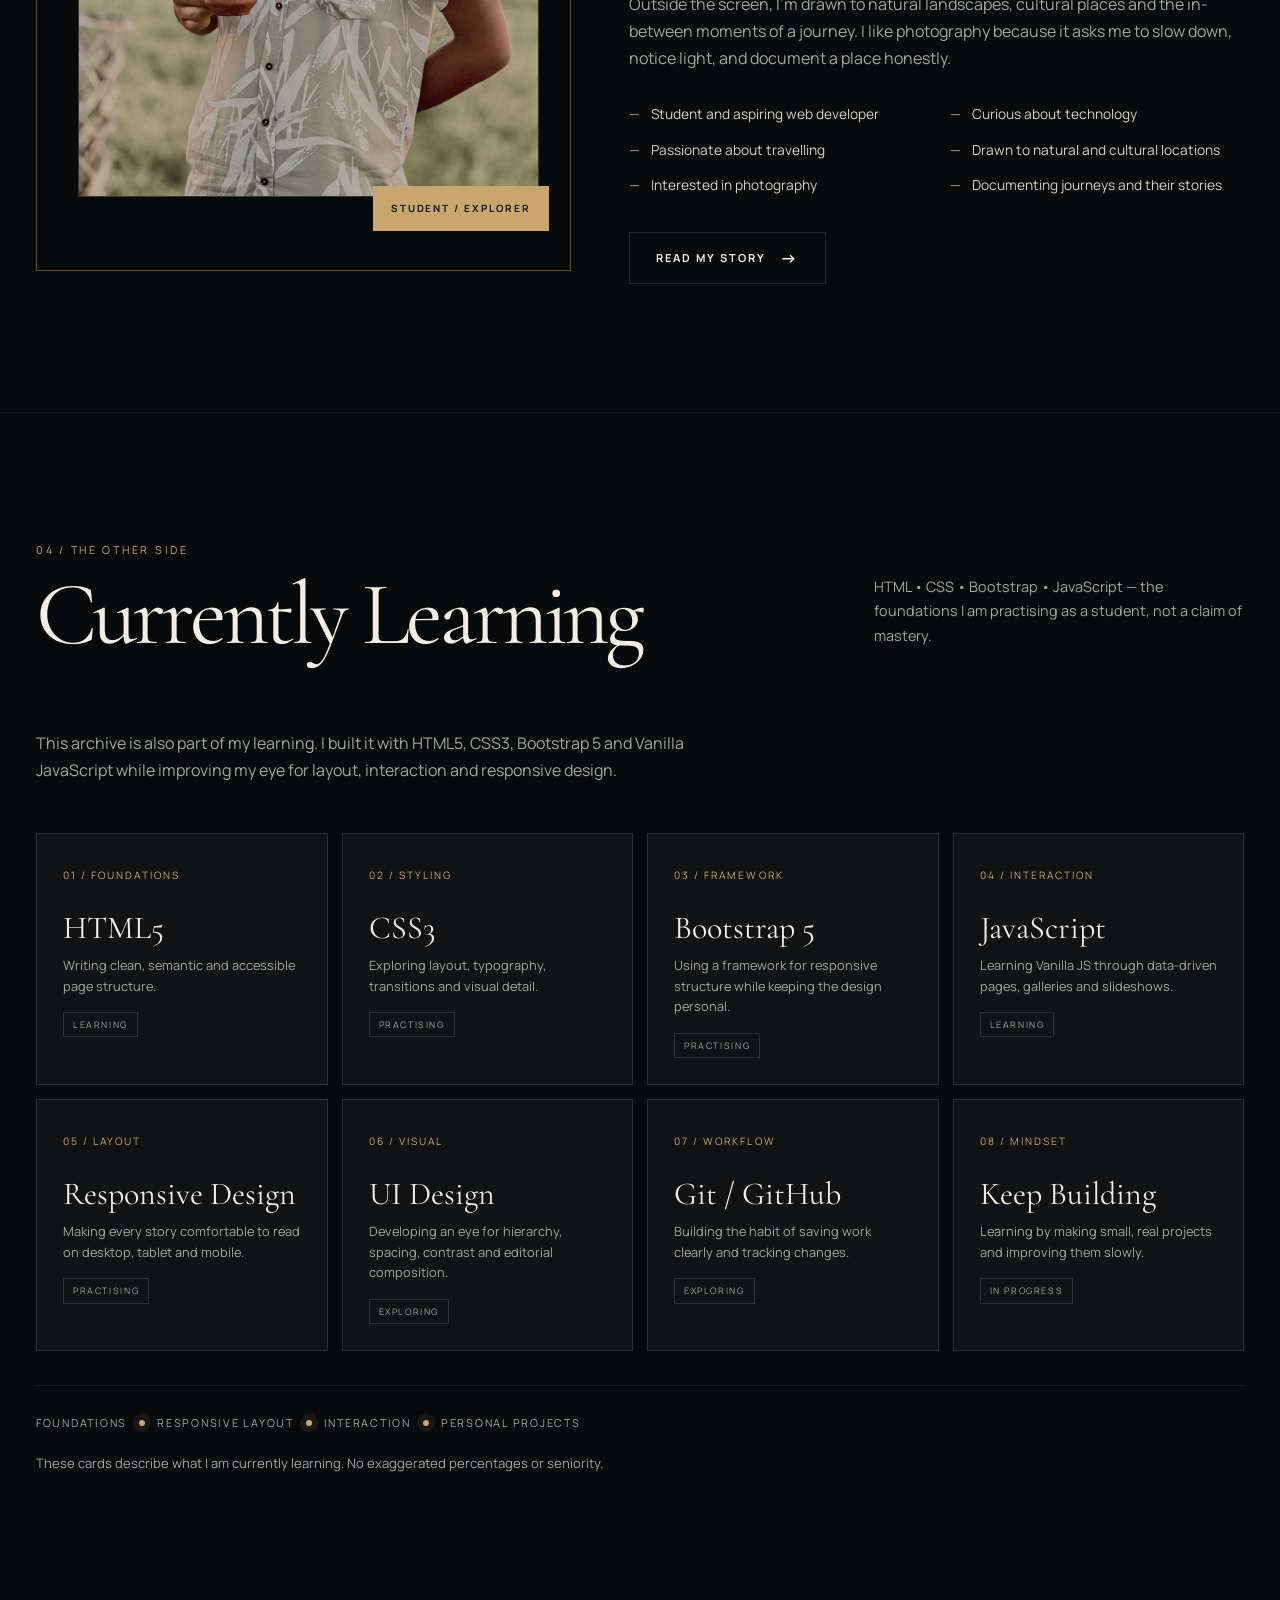
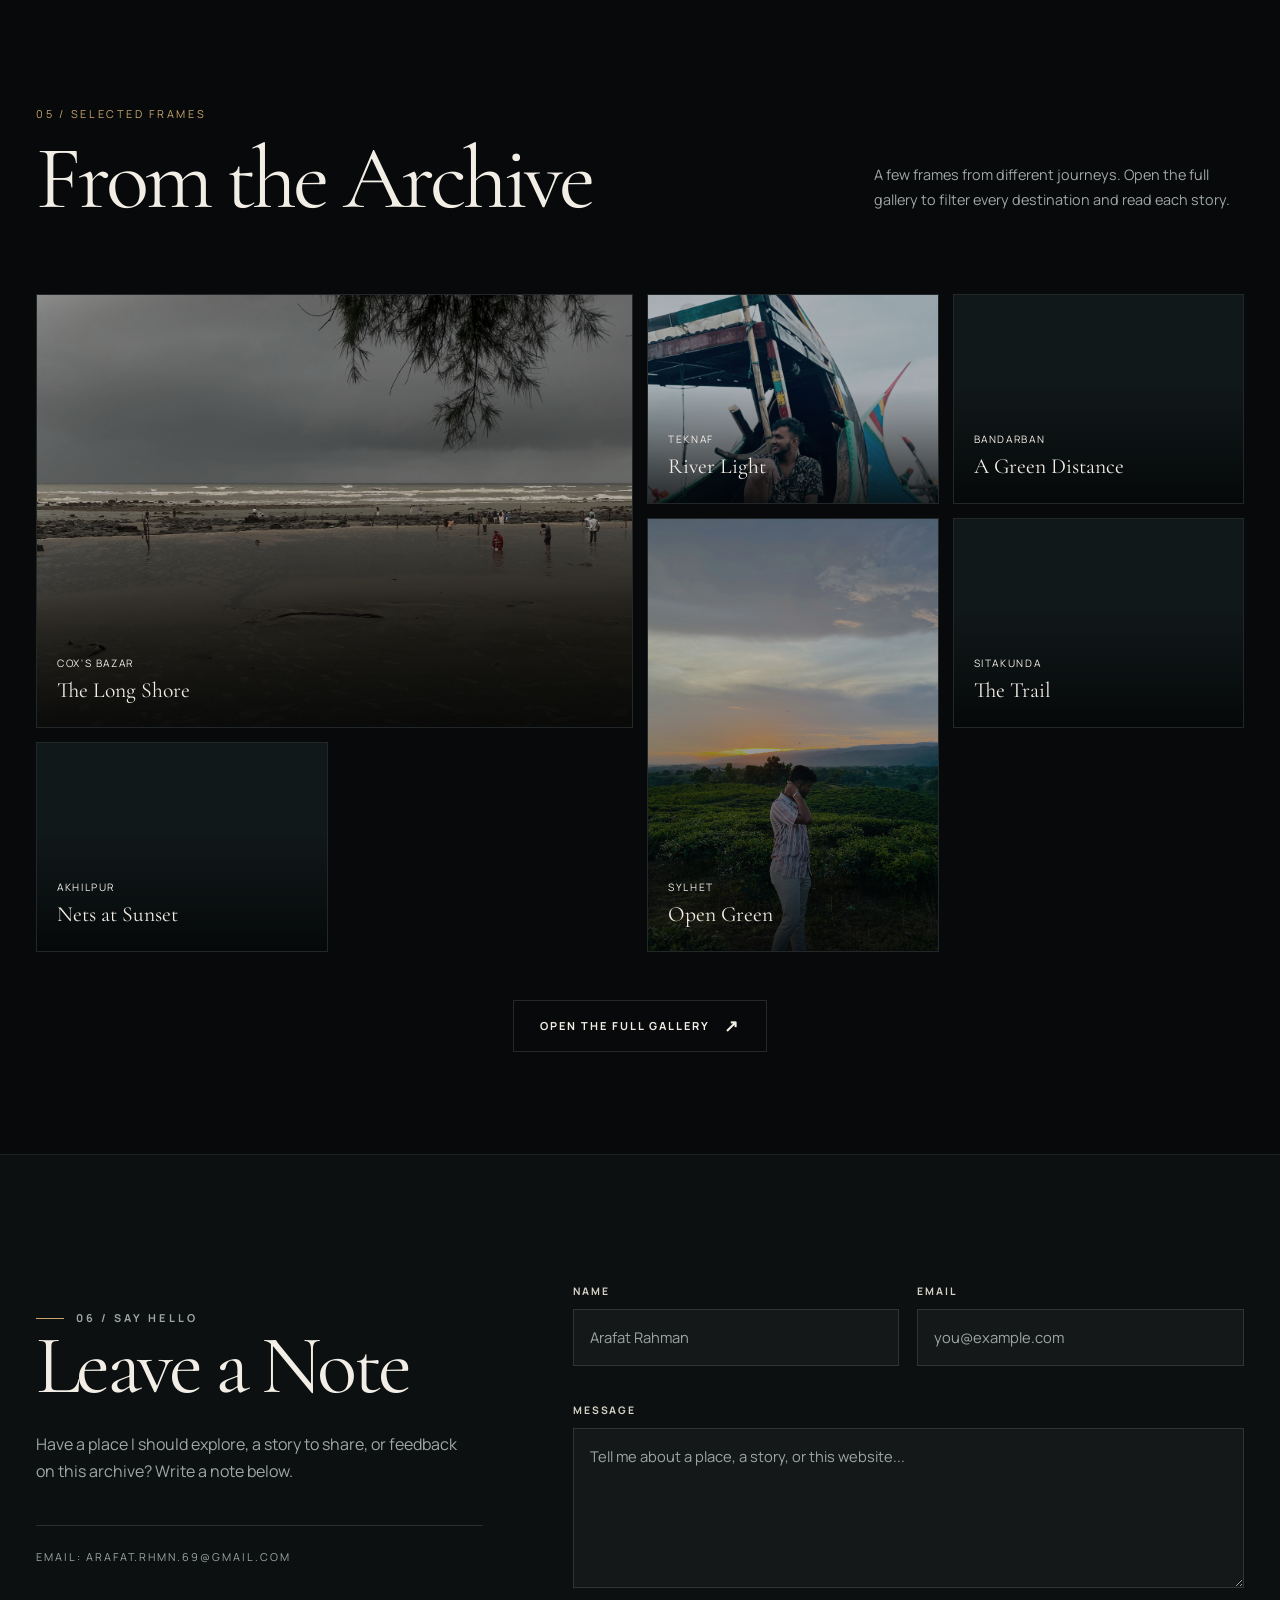
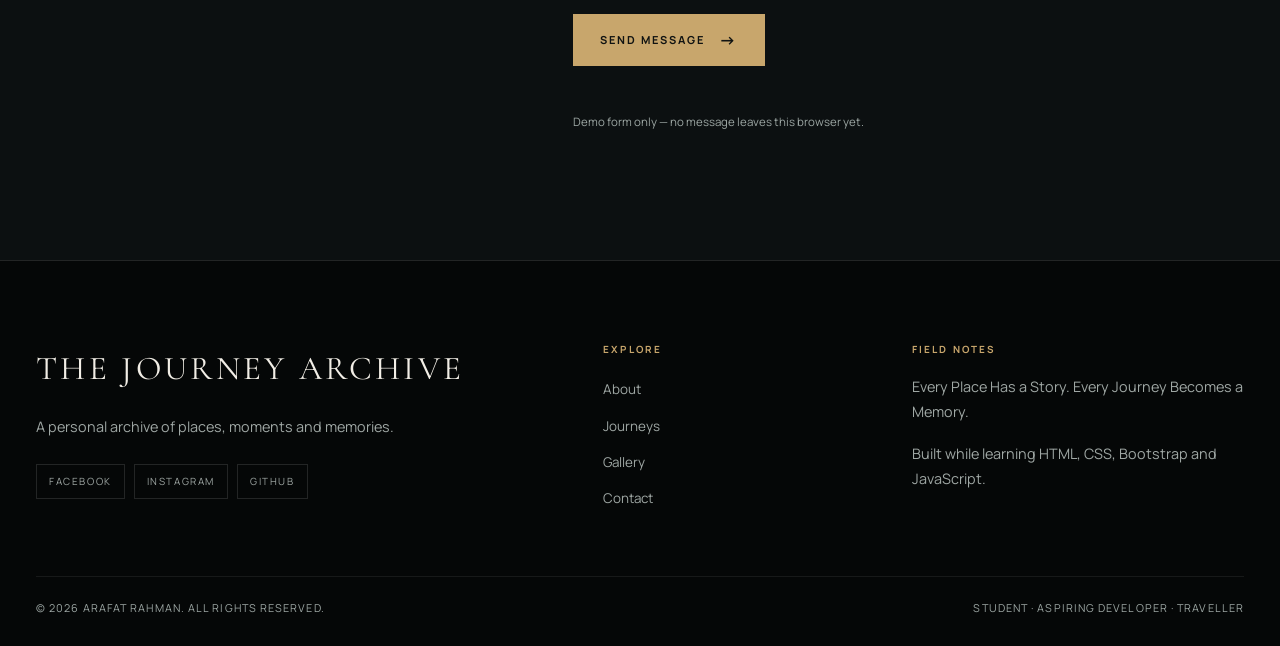
==== commit 2d171bc1: "Fix theme contrast across portfolio Co-authored-by: arena-agent <297053741+arena-agent@users.noreply" ====
--- a/index.html
+++ b/index.html
@@ -15,6 +15,12 @@
     <title>THE JOURNEY ARCHIVE | Student · Web Developer · Traveller</title>
     <script>
         document.documentElement.classList.add("js");
+        /* Apply the saved palette before the page is painted. Storage may be unavailable. */
+        try {
+            if (localStorage.getItem("theme") === "light") {
+                document.documentElement.setAttribute("data-theme", "light");
+            }
+        } catch (error) { /* Use the default dark palette. */ }
         /* Failsafe: never leave the loading screen visible if script.js cannot load. */
         window.setTimeout(function () {
             var loader = document.getElementById("loader");
@@ -29,63 +35,6 @@
         rel="stylesheet">
     <link href="https://cdn.jsdelivr.net/npm/bootstrap@5.3.3/dist/css/bootstrap.min.css" rel="stylesheet">
     <link rel="stylesheet" href="css/style.css">
-    <!-- Critical loader styles keep the opening frame stable before style.css loads. -->
-    <style>
-        html,
-        body {
-            margin: 0;
-            background: #060809;
-            color: #f2eee6
-        }
-
-        .loading-screen {
-            position: fixed;
-            inset: 0;
-            z-index: 4000;
-            display: grid;
-            place-items: center;
-            background: #060809;
-            transition: opacity .7s ease, visibility .7s ease
-        }
-
-        .loading-screen.is-hidden {
-            opacity: 0;
-            visibility: hidden;
-            pointer-events: none
-        }
-
-        .loader-title {
-            font-family: Georgia, serif;
-            letter-spacing: .15em;
-            text-transform: uppercase
-        }
-
-        .loader-line {
-            width: 180px;
-            height: 1px;
-            margin: 24px auto 0;
-            background: rgba(255, 255, 255, .12);
-            overflow: hidden
-        }
-
-        .loader-line span {
-            display: block;
-            width: 45%;
-            height: 100%;
-            background: #c8a66c;
-            animation: loaderSweep 1.05s ease-in-out infinite
-        }
-
-        @keyframes loaderSweep {
-            0% {
-                transform: translateX(-110%)
-            }
-
-            100% {
-                transform: translateX(330%)
-            }
-        }
-    </style>
     <noscript>
         <style>
             #loader {
--- a/css/style.css
+++ b/css/style.css
@@ -12,7 +12,7 @@
     --ink: #f2eee6;
     --ink-soft: #d6d1c6;
     --muted: #9fa7a4;
-    --muted-dim: #707a78;
+    --muted-dim: #9ca6a3;
     --gold: #c8a66c;
     --gold-light: #e3c793;
     --sage: #8fa69d;
@@ -22,35 +22,52 @@
     --shadow: 0 28px 80px rgba(0, 0, 0, 0.48);
     --serif: "Cormorant Garamond", Georgia, "Times New Roman", serif;
     --sans: "Manrope", "Segoe UI", Arial, sans-serif;
+    /* Surfaces and image overlays keep theme-specific colors in one place. */
+    color-scheme: dark;
+    --on-gold: #101312;
+    --nav-bg: linear-gradient(180deg, rgba(6,8,9,.92), rgba(6,8,9,.72));
+    --nav-scrolled: rgba(8,11,12,.92);
+    --nav-menu: rgba(9,13,14,.97);
+    --footer-bg: #050707;
+    --surface: rgba(255,255,255,.035);
+    --surface-hover: rgba(200,166,108,.08);
+    --lightbox-bg: rgba(3,5,6,.96);
+    --watermark: rgba(255,255,255,.025);
+    --hero-overlay: linear-gradient(90deg, rgba(5,7,8,.96) 0%, rgba(5,7,8,.78) 43%, rgba(5,7,8,.45) 100%), linear-gradient(0deg, var(--bg) 0%, transparent 38%);
+    --philosophy-overlay: radial-gradient(circle at 50% 45%, rgba(7,9,10,.75), rgba(7,9,10,.9) 78%), linear-gradient(0deg, var(--bg), transparent 35%, transparent 65%, var(--bg));
+    --album-overlay: linear-gradient(90deg, rgba(4,6,7,.9) 0%, rgba(4,6,7,.52) 48%, rgba(4,6,7,.22) 100%), linear-gradient(0deg, rgba(4,6,7,.94) 0%, transparent 45%, rgba(4,6,7,.5) 100%);
     --nav-height: 86px;
     --ease: cubic-bezier(0.22, 1, 0.36, 1);
 }
 
 [data-theme="light"] {
-  --bg: #f8f7f4;
-  --bg-soft: #efede8;
-  --bg-card: #ffffff;
-  --ink: #1a1917;
-  --ink-soft: #3d3b37;
-  --muted: #66635c;
-  --muted-dim: #8a867e;
-  --gold: #9e7e46;
-  --gold-light: #b89558;
-  --sage: #5d756d;
-  --line: rgba(0, 0, 0, 0.12);
-  --line-soft: rgba(0, 0, 0, 0.07);
-  --glass: rgba(248, 247, 244, 0.85);
-  --shadow: 0 28px 80px rgba(0, 0, 0, 0.12);
-
-  /* Theme-specific overrides for light mode */
-  .card-top { color: rgba(0, 0, 0, 0.78); }
-  .page-hero::after { color: rgba(0, 0, 0, 0.025); }
-  .pillar { background: rgba(0, 0, 0, 0.018); }
-  .control-button { background: rgba(0, 0, 0, 0.025); }
-  .btn-cinematic { color: #f8f7f4; }
-  .btn-cinematic:hover, .btn-cinematic:focus { color: #f8f7f4; }
-  .btn-ghost:hover, .btn-ghost:focus { color: #1a1917; }
-  .filter-btn.active { color: #f8f7f4; }
+    color-scheme: light;
+    --bg: #f8f7f4;
+    --bg-soft: #efede8;
+    --bg-card: #ffffff;
+    --ink: #1a1917;
+    --ink-soft: #34332f;
+    --muted: #514f49;
+    --muted-dim: #5b5953;
+    --gold: #76531d;
+    --gold-light: #694815;
+    --sage: #435e55;
+    --line: rgba(38, 34, 27, .25);
+    --line-soft: rgba(38, 34, 27, .16);
+    --glass: rgba(248, 247, 244, .94);
+    --shadow: 0 28px 80px rgba(0, 0, 0, .12);
+    --on-gold: #fff;
+    --nav-bg: linear-gradient(180deg, rgba(248,247,244,.97), rgba(248,247,244,.90));
+    --nav-scrolled: rgba(248,247,244,.96);
+    --nav-menu: rgba(248,247,244,.98);
+    --footer-bg: #e8e5de;
+    --surface: #fff;
+    --surface-hover: #f2e9d9;
+    --lightbox-bg: rgba(248,247,244,.98);
+    --watermark: rgba(38,34,27,.05);
+    --hero-overlay: linear-gradient(90deg, rgba(248,247,244,.97) 0%, rgba(248,247,244,.94) 43%, rgba(248,247,244,.83) 100%), linear-gradient(0deg, var(--bg), transparent 38%);
+    --philosophy-overlay: linear-gradient(rgba(248,247,244,.91), rgba(248,247,244,.91));
+    --album-overlay: linear-gradient(90deg, rgba(248,247,244,.97), rgba(248,247,244,.86)), linear-gradient(0deg, rgba(248,247,244,.97), transparent);
 }
 
 
@@ -93,7 +110,7 @@
 img { display: block; max-width: 100%; }
 button, input, textarea { font: inherit; }
 button { color: inherit; }
-::selection { background: var(--gold); color: #111; }
+::selection { background: var(--gold); color: var(--on-gold); }
 
 :focus-visible {
     outline: 2px solid var(--gold-light);
@@ -107,7 +124,7 @@
     z-index: 5000;
     padding: 10px 16px;
     background: var(--gold);
-    color: #111;
+    color: var(--on-gold);
     transform: translateY(-150%);
     transition: transform 0.2s ease;
 }
@@ -200,11 +217,11 @@
     transition: background 0.35s var(--ease), color 0.35s var(--ease),
                 transform 0.35s var(--ease), border-color 0.35s var(--ease);
 }
-.btn-cinematic { background: var(--gold); color: #101312; }
+.btn-cinematic { background: var(--gold); color: var(--on-gold); }
 .btn-cinematic:hover {
     background: var(--gold-light);
     border-color: var(--gold-light);
-    color: #101312;
+    color: var(--on-gold);
     transform: translateY(-3px);
 }
 .btn-ghost { background: transparent; color: var(--ink); border-color: var(--line); }
@@ -223,7 +240,7 @@
     z-index: 4000;
     display: grid;
     place-items: center;
-    background: #060809;
+    background: var(--bg);
     transition: opacity 0.7s var(--ease), visibility 0.7s var(--ease);
 }
 .loading-screen.is-hidden { opacity: 0; visibility: hidden; pointer-events: none; }
@@ -256,7 +273,7 @@
     letter-spacing: 0.32em;
     text-transform: uppercase;
 }
-.loader-line { width: 180px; height: 1px; margin: auto; background: rgba(255,255,255,.12); overflow: hidden; }
+.loader-line { width: 180px; height: 1px; margin: auto; background: var(--line); overflow: hidden; }
 .loader-line span {
     display: block;
     width: 45%;
@@ -270,14 +287,23 @@
 .site-nav {
     z-index: 1200;
     padding: 21px 0;
-    background: linear-gradient(180deg, rgba(6,8,9,.82), rgba(6,8,9,0));
+    background: var(--nav-bg);
     border-bottom: 1px solid transparent;
     transition: padding 0.4s var(--ease), background 0.4s var(--ease),
                 border-color 0.4s var(--ease), backdrop-filter 0.4s ease;
 }
+.theme-toggle {
+    padding: 6px 14px;
+    border: 1px solid var(--gold);
+    border-radius: 20px;
+    background: var(--surface);
+    color: var(--ink);
+    font-size: .8rem;
+}
+.theme-toggle:hover { background: var(--surface-hover); color: var(--ink); }
 .site-nav.is-scrolled {
     padding: 10px 0;
-    background: rgba(8, 11, 12, 0.86);
+    background: var(--nav-scrolled);
     border-bottom-color: var(--line);
     backdrop-filter: blur(18px);
     -webkit-backdrop-filter: blur(18px);
@@ -344,7 +370,7 @@
     .navbar-collapse {
         margin-top: 18px;
         padding: 18px;
-        background: rgba(9, 13, 14, .97);
+        background: var(--nav-menu);
         border: 1px solid var(--line);
         backdrop-filter: blur(18px);
     }
@@ -394,8 +420,7 @@
     position: absolute;
     inset: 0;
     z-index: -2;
-    background: linear-gradient(90deg, rgba(5,7,8,.96) 0%, rgba(5,7,8,.78) 43%, rgba(5,7,8,.45) 100%),
-                linear-gradient(0deg, var(--bg) 0%, transparent 38%);
+    background: var(--hero-overlay);
 }
 .hero::after {
     content: "";
@@ -594,6 +619,17 @@
 .intro-tags { display: flex; flex-wrap: wrap; gap: 10px; margin-top: 30px; }
 .intro-tags span { padding: 8px 13px; border: 1px solid var(--line); color: var(--muted); font-size: .66rem; letter-spacing: .18em; text-transform: uppercase; }
 
+/* Photo captions sit on dark image scrims regardless of the page theme. */
+.journey-card, .featured-item, .gallery-item, .mini-journey, .profile-caption {
+    --ink: #f2eee6;
+    --ink-soft: #f2eee6;
+    --muted: #e2ded5;
+    --gold: #e3c793;
+    --gold-light: #f1d9ad;
+    color: var(--ink);
+}
+.journey-card:hover, .featured-item:hover, .mini-journey:hover { color: var(--ink); }
+
 /* ---------- Journeys / editorial album cards ---------- */
 .journeys-section { position: relative; }
 .journeys-grid, .albums-grid {
@@ -632,7 +668,7 @@
     position: absolute;
     inset: 0;
     z-index: 1;
-    background: linear-gradient(180deg, rgba(4,6,7,.25) 0%, rgba(4,6,7,.15) 35%, rgba(4,6,7,.94) 100%);
+    background: linear-gradient(180deg, rgba(4,6,7,.7) 0%, rgba(4,6,7,.15) 35%, rgba(4,6,7,.94) 100%);
     transition: background .6s ease;
 }
 .journey-card::after {
@@ -647,7 +683,7 @@
     pointer-events: none;
 }
 .journey-card:hover img { transform: scale(1.13) translateY(-1%); filter: grayscale(0) saturate(.9) brightness(.82); }
-.journey-card:hover::before { background: linear-gradient(180deg, rgba(4,6,7,.1), rgba(4,6,7,.2) 30%, rgba(4,6,7,.95) 100%); }
+.journey-card:hover::before { background: linear-gradient(180deg, rgba(4,6,7,.7), rgba(4,6,7,.2) 30%, rgba(4,6,7,.95) 100%); }
 .journey-card:hover::after { opacity: 1; transform: scale(1); }
 .journey-card:hover { border-color: rgba(200,166,108,.45); box-shadow: 0 24px 70px rgba(0,0,0,.45), 0 0 32px rgba(200,166,108,.08); transform: translateY(-7px); }
 .journey-card { transition: transform .7s var(--ease), border-color .5s ease, box-shadow .7s ease; }
@@ -689,7 +725,7 @@
     position: absolute;
     inset: 0;
     z-index: -1;
-    background: radial-gradient(circle at 50% 45%, rgba(7,9,10,.35), rgba(7,9,10,.9) 78%), linear-gradient(0deg, var(--bg), transparent 35%, transparent 65%, var(--bg));
+    background: var(--philosophy-overlay);
 }
 .philosophy-inner { position: relative; max-width: 1050px; padding: 80px 0; text-align: center; }
 .philosophy-mark { margin: 0 auto 26px; color: var(--gold); font-family: var(--serif); font-size: 5rem; line-height: .5; }
@@ -764,7 +800,7 @@
     bottom: 8px;
     padding: 14px 18px;
     background: var(--gold);
-    color: #111;
+    color: var(--on-gold);
     font-size: .62rem;
     font-weight: 700;
     letter-spacing: .2em;
@@ -786,12 +822,12 @@
     min-height: 180px;
     padding: 26px;
     border: 1px solid var(--line);
-    background: linear-gradient(150deg, rgba(255,255,255,.045), rgba(255,255,255,.008));
+    background: var(--surface);
     transition: transform .5s var(--ease), border-color .5s ease, background .5s ease;
     overflow: hidden;
 }
 .skill-card::after { content: ""; position: absolute; left: 0; bottom: 0; width: 100%; height: 1px; background: linear-gradient(90deg, var(--gold), transparent); transform: scaleX(0); transform-origin: left; transition: transform .6s var(--ease); }
-.skill-card:hover { transform: translateY(-7px); border-color: rgba(200,166,108,.45); background: rgba(200,166,108,.045); }
+.skill-card:hover { transform: translateY(-7px); border-color: rgba(200,166,108,.45); background: var(--surface-hover); }
 .skill-card:hover::after { transform: scaleX(1); }
 .skill-number { color: var(--gold); font-size: .64rem; letter-spacing: .2em; }
 .skill-card h3 { margin: 22px 0 8px; font-family: var(--serif); font-size: 2rem; font-weight: 400; }
@@ -828,7 +864,7 @@
     transition: color .3s ease, border-color .3s ease, background .3s ease;
 }
 .filter-btn:hover { color: var(--ink); border-color: rgba(200,166,108,.6); }
-.filter-btn.active { background: var(--gold); border-color: var(--gold); color: #101312; }
+.filter-btn.active { background: var(--gold); border-color: var(--gold); color: var(--on-gold); }
 .gallery-count { color: var(--muted-dim); font-size: .68rem; letter-spacing: .18em; text-transform: uppercase; }
 .gallery-masonry { columns: 3; column-gap: 16px; }
 .gallery-item {
@@ -868,7 +904,7 @@
     display: none;
     place-items: center;
     padding: clamp(18px, 4vw, 55px);
-    background: rgba(3, 5, 6, .96);
+    background: var(--lightbox-bg);
     backdrop-filter: blur(12px);
 }
 .lightbox.is-open { display: grid; animation: fadeIn .35s ease both; }
@@ -895,7 +931,7 @@
     font-size: 1rem;
     transition: background .3s ease, border-color .3s ease, transform .3s ease;
 }
-.circle-btn:hover { background: var(--gold); color: #111; border-color: var(--gold); transform: translateY(-2px); }
+.circle-btn:hover { background: var(--gold); color: var(--on-gold); border-color: var(--gold); transform: translateY(-2px); }
 
 /* ---------- Inner page heroes ---------- */
 .page-hero {
@@ -910,7 +946,7 @@
     position: absolute;
     right: -2vw;
     bottom: -5vw;
-    color: rgba(255,255,255,.025);
+    color: var(--watermark);
     font-family: var(--serif);
     font-size: clamp(8rem, 22vw, 22rem);
     line-height: .8;
@@ -927,7 +963,7 @@
 
 /* ---------- About page extra sections ---------- */
 .pillar-grid { display: grid; grid-template-columns: repeat(3, 1fr); gap: 18px; }
-.pillar { padding: 34px 28px; border: 1px solid var(--line); background: rgba(255,255,255,.018); }
+.pillar { padding: 34px 28px; border: 1px solid var(--line); background: var(--surface); }
 .pillar .pillar-no { color: var(--gold); font-family: var(--serif); font-size: 2.6rem; line-height: 1; }
 .pillar h3 { margin: 18px 0 10px; font-family: var(--serif); font-size: 2rem; font-weight: 400; }
 .pillar p { margin: 0; color: var(--muted); font-size: .88rem; }
@@ -963,8 +999,7 @@
     position: absolute;
     inset: 0;
     z-index: -1;
-    background: linear-gradient(90deg, rgba(4,6,7,.9) 0%, rgba(4,6,7,.52) 48%, rgba(4,6,7,.22) 100%),
-                linear-gradient(0deg, rgba(4,6,7,.94) 0%, transparent 45%, rgba(4,6,7,.5) 100%);
+    background: var(--album-overlay);
     pointer-events: none;
 }
 .album-overlay {
@@ -990,14 +1025,14 @@
 .album-story-panel h2 { margin: 0 0 14px; font-family: var(--serif); font-size: clamp(3rem, 7vw, 7.2rem); font-weight: 400; line-height: .88; letter-spacing: -.045em; }
 .album-story { max-width: 650px; margin: 0; color: var(--ink-soft); font-size: clamp(1rem, 1.35vw, 1.2rem); line-height: 1.75; }
 .album-date { margin: 16px 0 0; color: var(--muted-dim); font-size: .64rem; letter-spacing: .2em; text-transform: uppercase; }
-.album-controls-panel { padding: 18px; border: 1px solid var(--line); background: rgba(8,11,12,.62); backdrop-filter: blur(14px); }
+.album-controls-panel { padding: 18px; border: 1px solid var(--line); background: var(--glass); backdrop-filter: blur(14px); }
 .album-controls { display: flex; flex-wrap: wrap; gap: 8px; }
 .control-button {
     min-width: 46px;
     height: 44px;
     padding: 0 13px;
     border: 1px solid var(--line);
-    background: rgba(255,255,255,.025);
+    background: var(--surface);
     font-size: .65rem;
     letter-spacing: .12em;
     text-transform: uppercase;
@@ -1005,7 +1040,7 @@
 }
 .control-button:hover { background: rgba(200,166,108,.14); border-color: var(--gold); }
 .control-button .symbol { display: inline-block; margin-right: 7px; color: var(--gold-light); font-size: .95rem; }
-.progress-track { height: 1px; margin-top: 18px; background: rgba(255,255,255,.14); overflow: hidden; }
+.progress-track { height: 1px; margin-top: 18px; background: var(--line); overflow: hidden; }
 .progress-fill { display: block; width: 100%; height: 100%; background: var(--gold); transform-origin: left; transform: scaleX(0); }
 .progress-fill.is-running { animation: slideProgress 5.5s linear forwards; }
 @keyframes slideProgress { from { transform: scaleX(0); } to { transform: scaleX(1); } }
@@ -1019,8 +1054,8 @@
 .album-info-strip div span { display: block; color: var(--muted-dim); font-size: .6rem; letter-spacing: .22em; text-transform: uppercase; }
 .album-info-strip div strong { display: block; margin-top: 7px; font-family: var(--serif); font-size: 1.6rem; font-weight: 400; }
 .story-list { display: grid; grid-template-columns: repeat(2, 1fr); gap: 14px; }
-.story-entry { display: block; width: 100%; padding: 24px; border: 1px solid var(--line-soft); background: rgba(255,255,255,.015); text-align: left; transition: border-color .3s ease, background .3s ease; }
-.story-entry:hover, .story-entry.active { border-color: rgba(200,166,108,.5); background: rgba(200,166,108,.04); }
+.story-entry { display: block; width: 100%; padding: 24px; border: 1px solid var(--line-soft); background: var(--surface); text-align: left; transition: border-color .3s ease, background .3s ease; }
+.story-entry:hover, .story-entry.active { border-color: rgba(200,166,108,.5); background: var(--surface-hover); }
 .story-entry span { color: var(--gold); font-size: .62rem; letter-spacing: .2em; }
 .story-entry h3 { margin: 10px 0 8px; font-family: var(--serif); font-size: 1.7rem; font-weight: 400; }
 .story-entry p { margin: 0; color: var(--muted); font-size: .85rem; }
@@ -1049,7 +1084,7 @@
     padding: 15px 16px;
     border: 1px solid var(--line);
     border-radius: 0;
-    background: rgba(255,255,255,.025);
+    background: var(--surface);
     color: var(--ink);
     font-size: .92rem;
     transition: border-color .3s ease, background .3s ease;
@@ -1061,7 +1096,7 @@
 .form-note { margin: 8px 0 0; color: var(--muted-dim); font-size: .72rem; }
 
 /* ---------- Footer ---------- */
-.site-footer { padding: 80px 0 28px; background: #050707; border-top: 1px solid var(--line); }
+.site-footer { padding: 80px 0 28px; background: var(--footer-bg); border-top: 1px solid var(--line); }
 .footer-grid { display: grid; grid-template-columns: 1.4fr .7fr .9fr; gap: 50px; }
 .footer-brand { font-family: var(--serif); font-size: clamp(1.5rem, 2.6vw, 2.3rem); letter-spacing: .1em; text-transform: uppercase; }
 .footer-desc { max-width: 390px; margin: 18px 0 0; color: var(--muted); font-size: .9rem; }
@@ -1090,7 +1125,7 @@
     max-width: min(90vw, 520px);
     padding: 13px 20px;
     border: 1px solid rgba(200,166,108,.45);
-    background: rgba(9,13,14,.95);
+    background: var(--nav-menu);
     color: var(--ink-soft);
     font-size: .78rem;
     text-align: center;
@@ -1200,37 +1235,3 @@
     .cursor-dot, .cursor-ring { display: none !important; }
     body.has-custom-cursor, body.has-custom-cursor a, body.has-custom-cursor button { cursor: auto; }
 }
-
-/* ---------- Tablet (768px - 991.98px) Responsive Fixes ---------- */
-@media (min-width: 768px) and (max-width: 991.98px) {
-    .about-layout, .contact-layout { grid-template-columns: 1fr; }
-    .about-list { grid-template-columns: 1fr; }
-    .pillar-grid, .mini-journeys { grid-template-columns: 1fr; }
-    .story-list { grid-template-columns: 1fr; }
-    .album-info-strip { grid-template-columns: 1fr; gap: 14px; }
-    .form-grid { grid-template-columns: 1fr; }
-    .form-field.full { grid-column: auto; }
-    .footer-grid { grid-template-columns: 1fr; gap: 38px; }
-    .timeline-list::before { left: 10px; }
-    .timeline-item { grid-template-columns: 28px 1fr; min-height: 0; padding: 0 0 38px 0; }
-    .timeline-item::before { grid-column: 1; grid-row: 1; justify-self: start; }
-    .timeline-item:nth-child(odd) .timeline-content, .timeline-item:nth-child(even) .timeline-content { grid-column: 2; grid-row: 1; text-align: left; padding: 0 0 0 22px; }
-    .timeline-year { font-size: 3.5rem; }
-}
-
-/* Touch devices: show editorial information without requiring hover. */
-@media (hover: none) {
-    .card-description, .gallery-overlay { opacity: 1; transform: none; }
-    .gallery-item::after { opacity: 1; }
-    .journey-card:hover { transform: none; }
-}
-
-/* ---------- Accessibility preferences ---------- */
-@media (prefers-reduced-motion: reduce) {
-    html { scroll-behavior: auto; }
-    *, *::before, *::after { animation-duration: .001ms !important; animation-iteration-count: 1 !important; transition-duration: .001ms !important; }
-    .js [data-reveal] { opacity: 1; transform: none; }
-    .js .load-reveal { opacity: 1; transform: none; }
-    .cursor-dot, .cursor-ring { display: none !important; }
-    body.has-custom-cursor, body.has-custom-cursor a, body.has-custom-cursor button { cursor: auto; }
-}
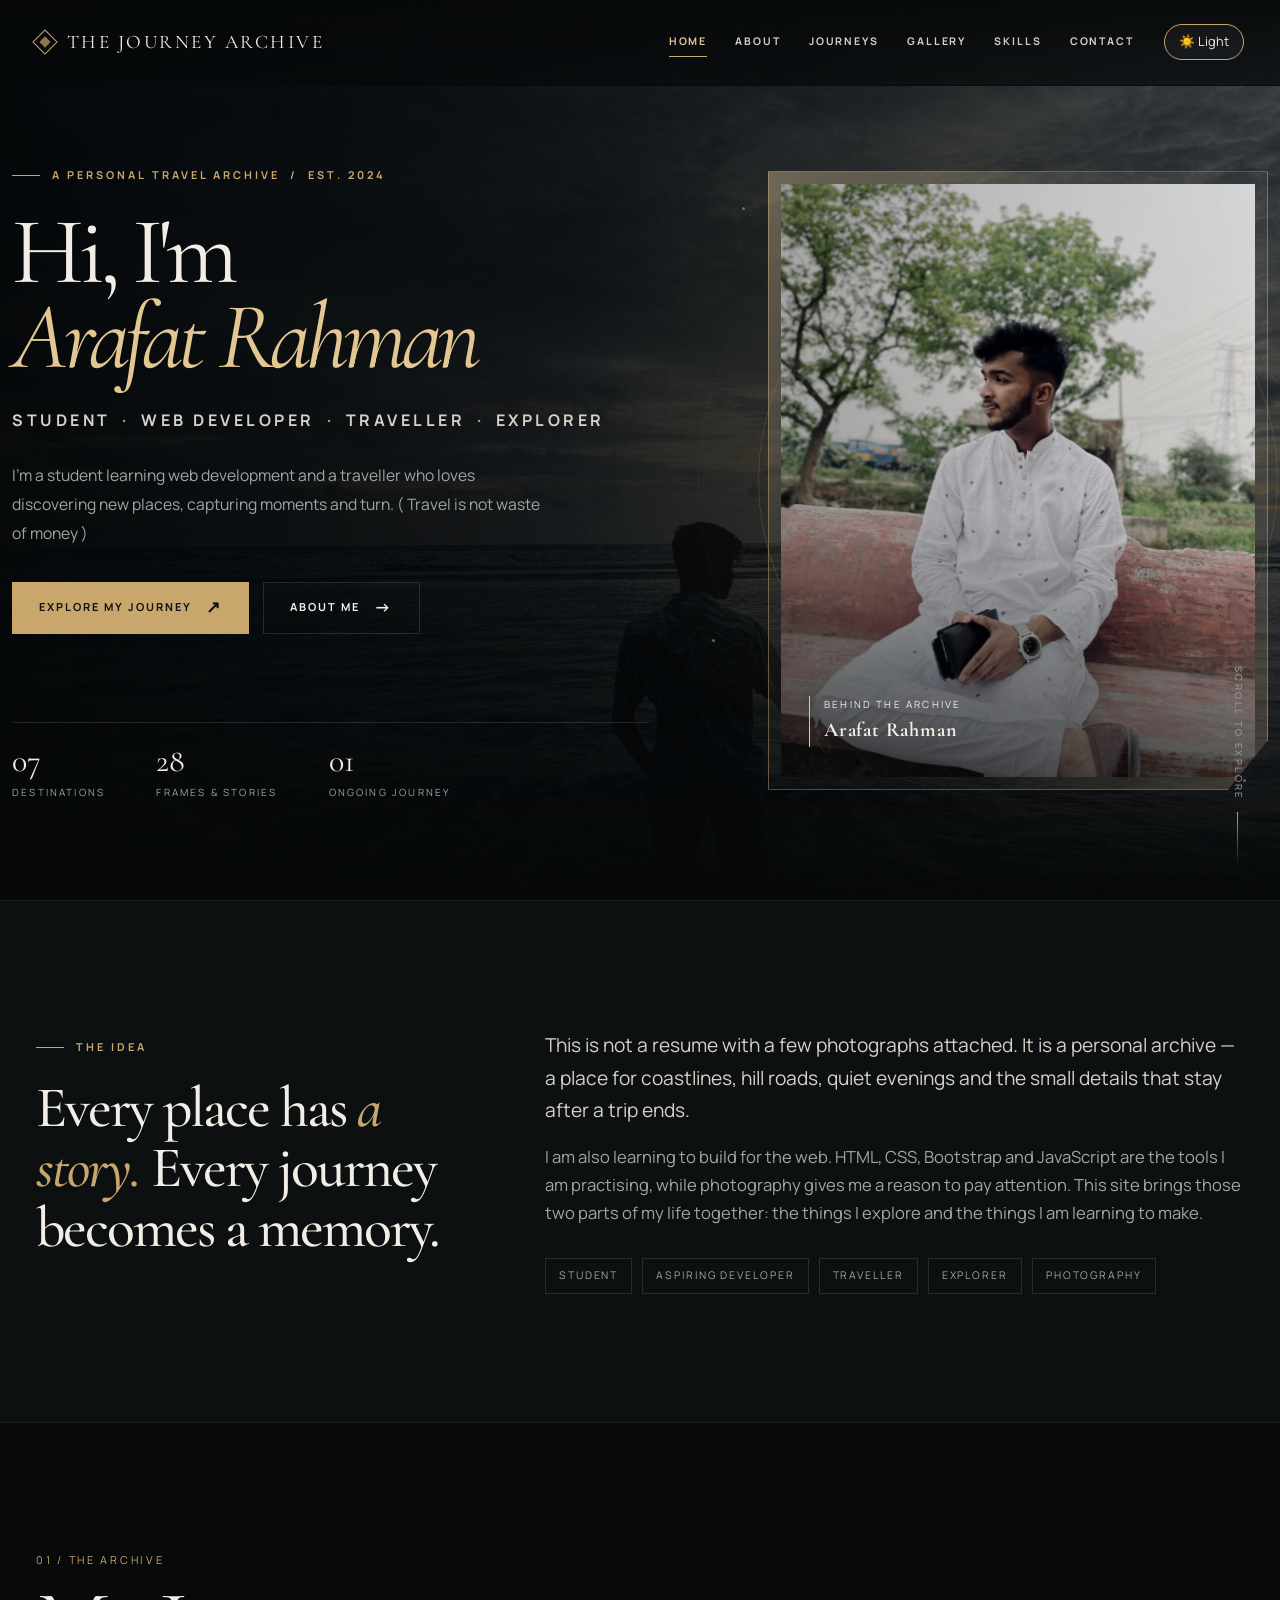
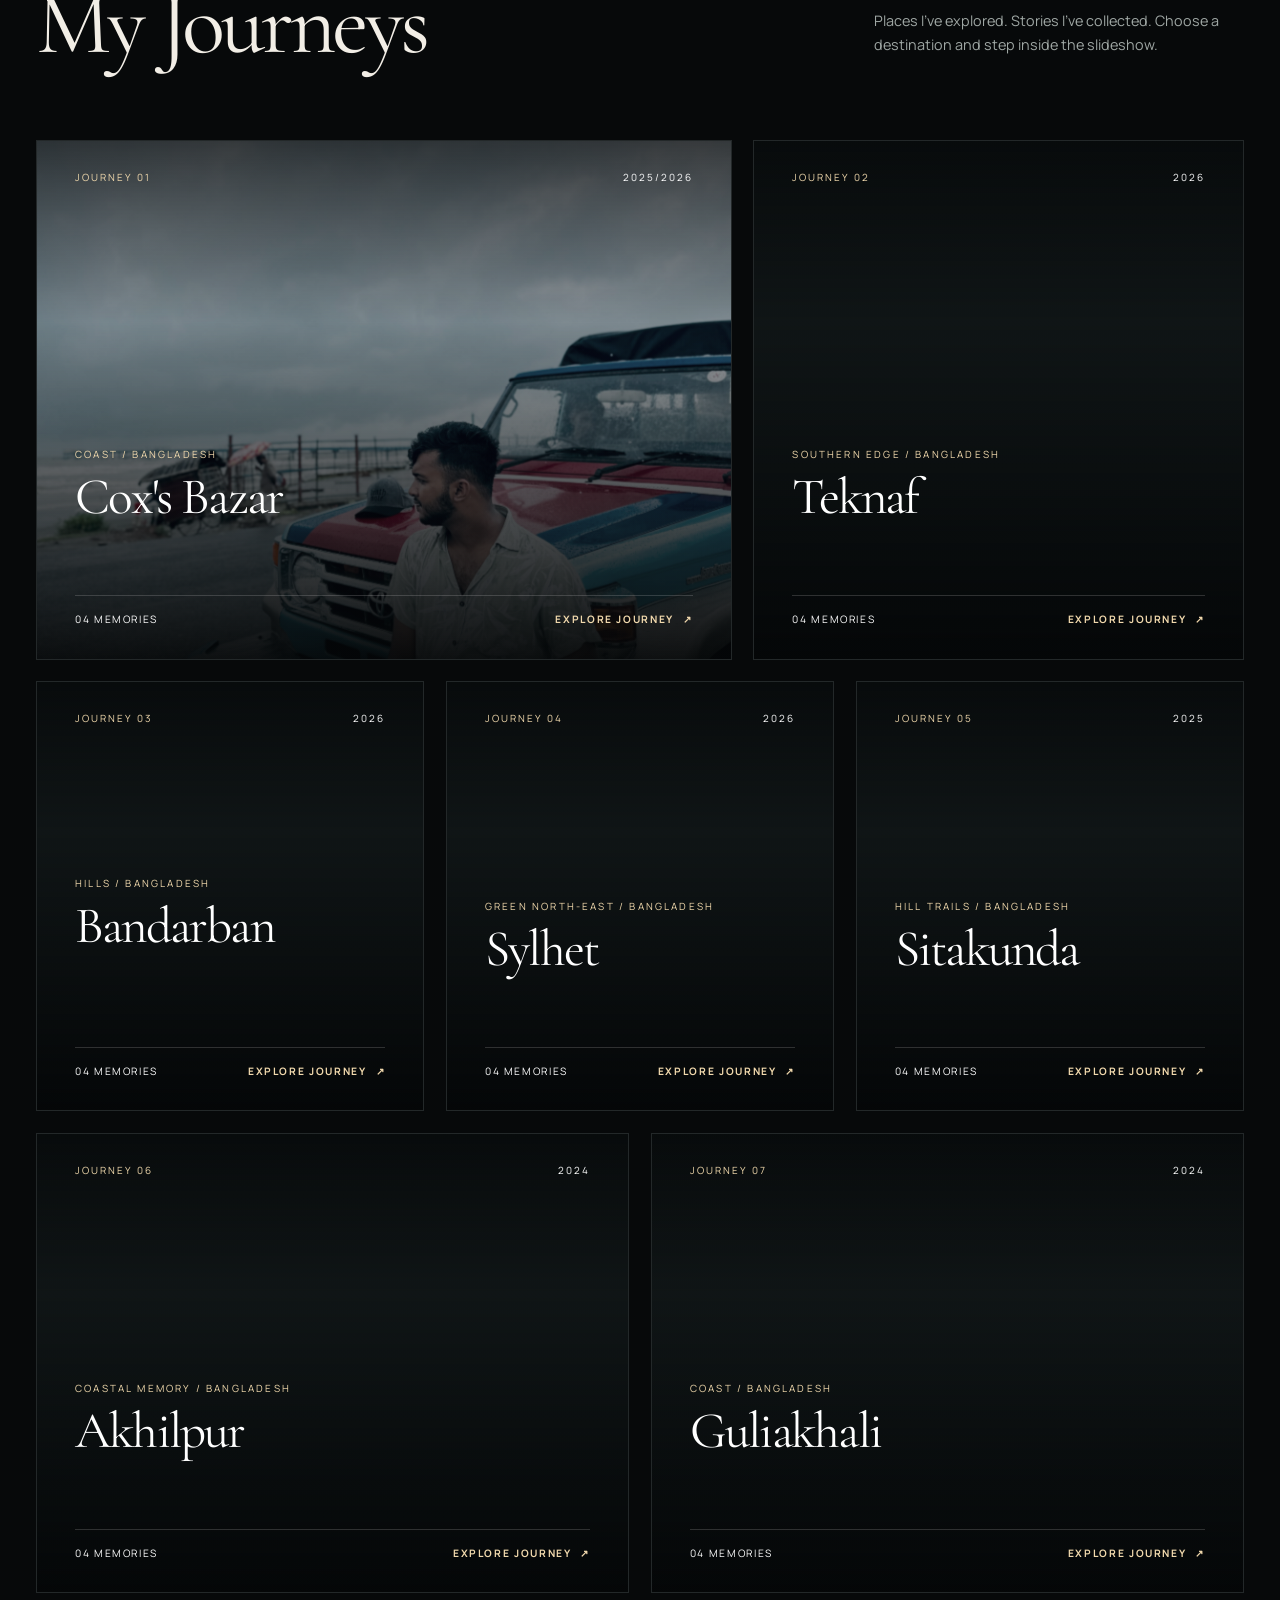
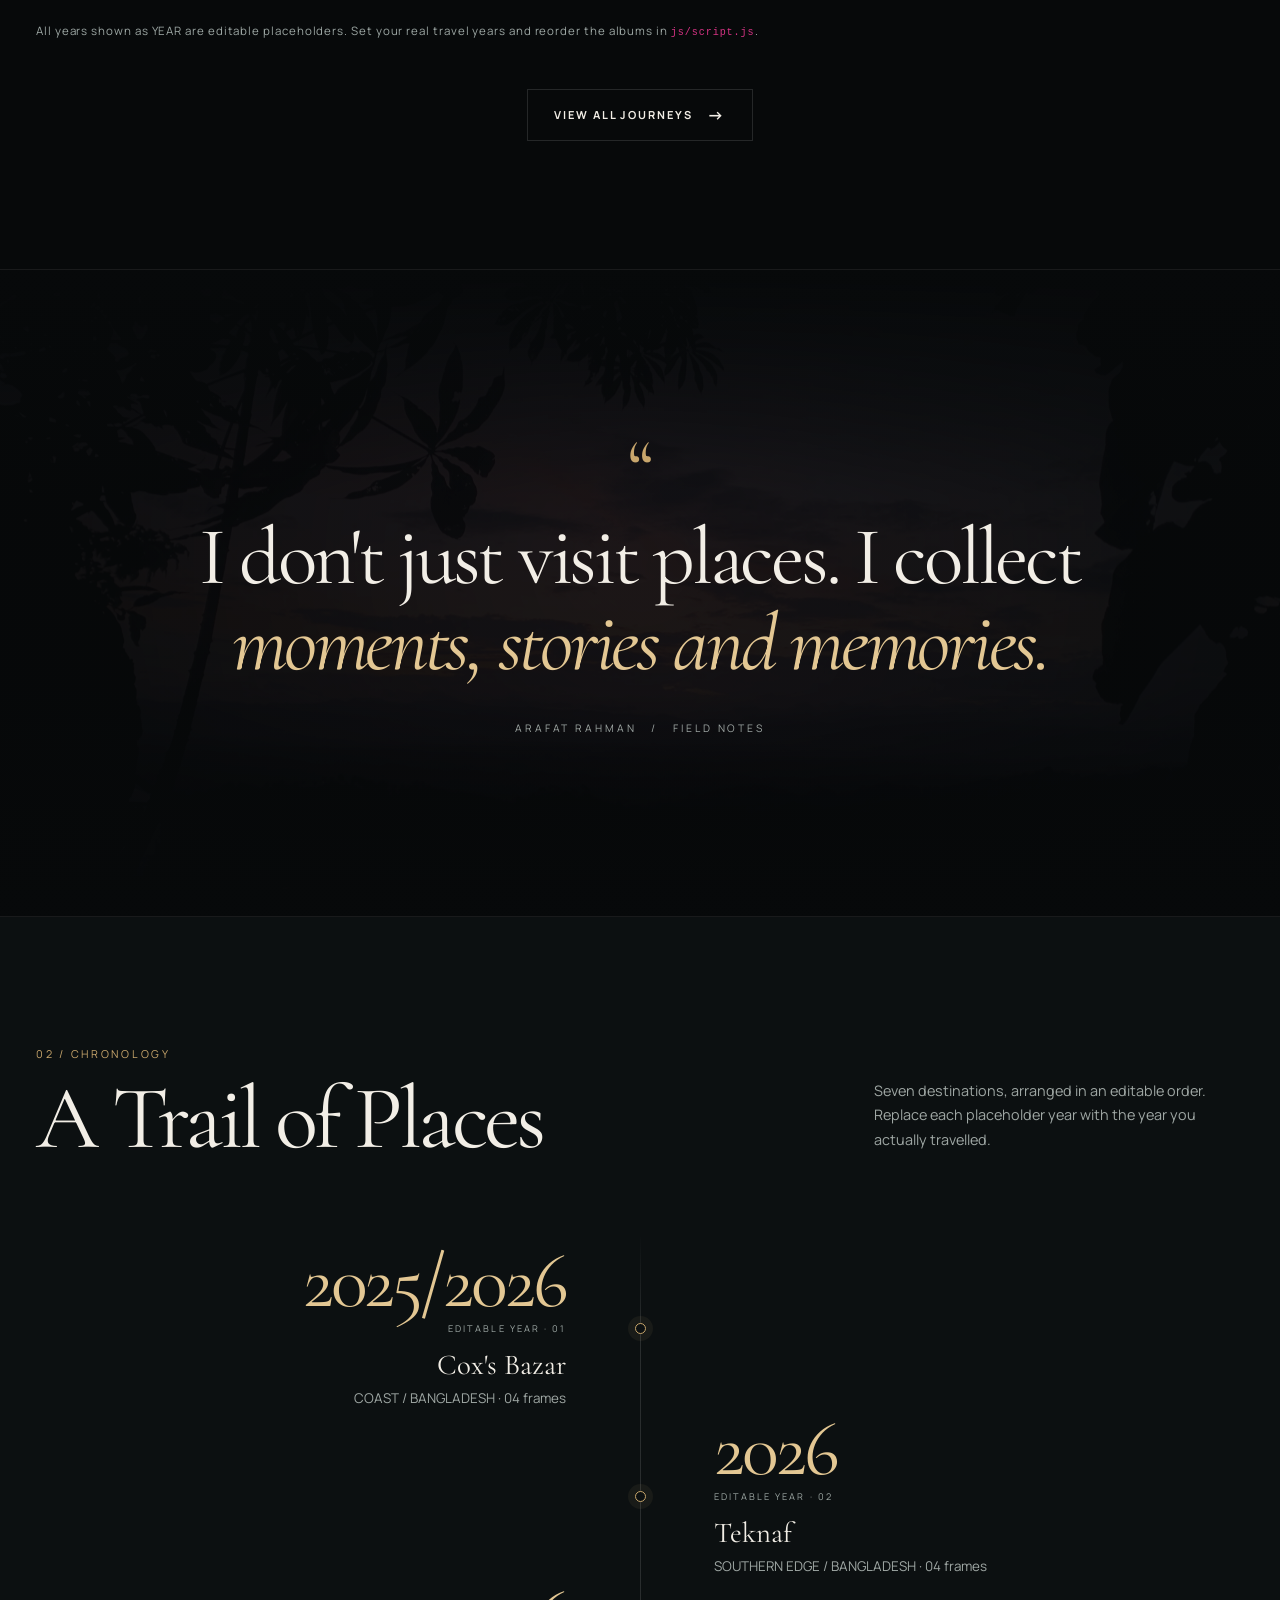
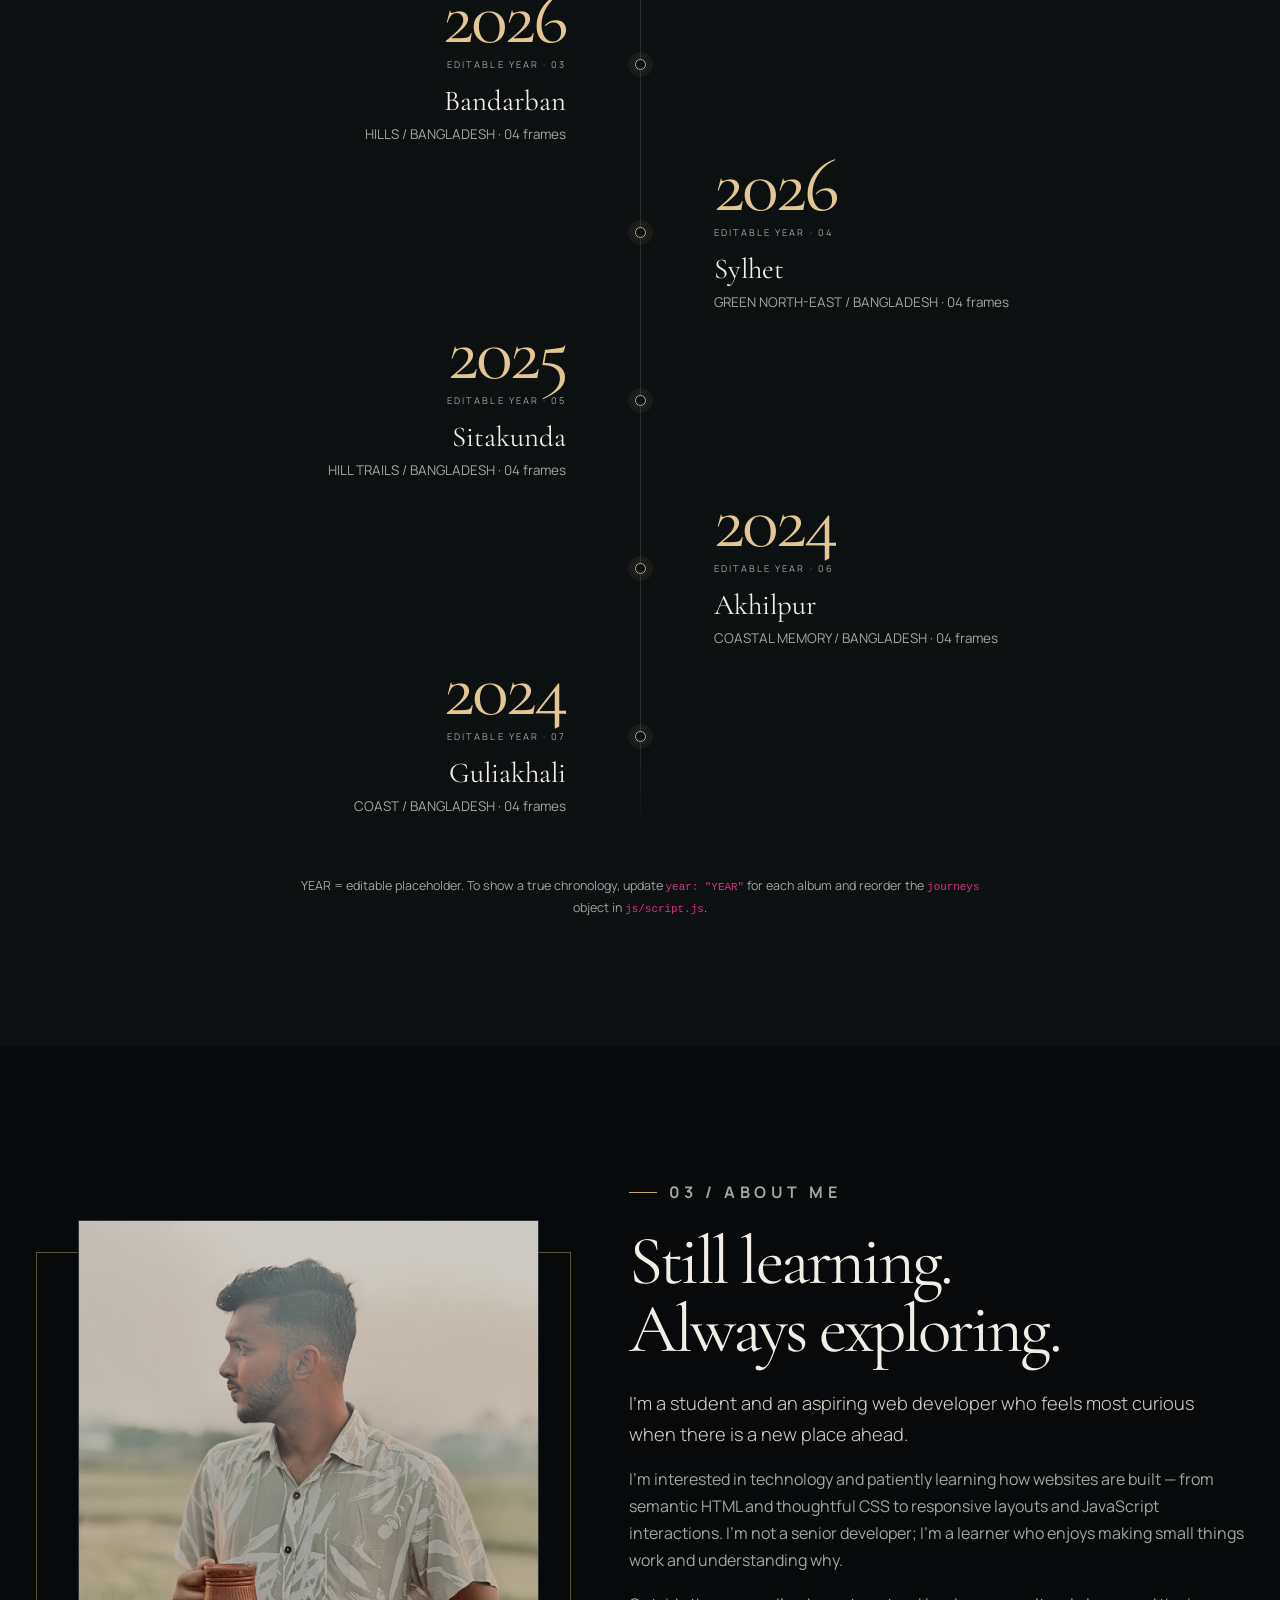
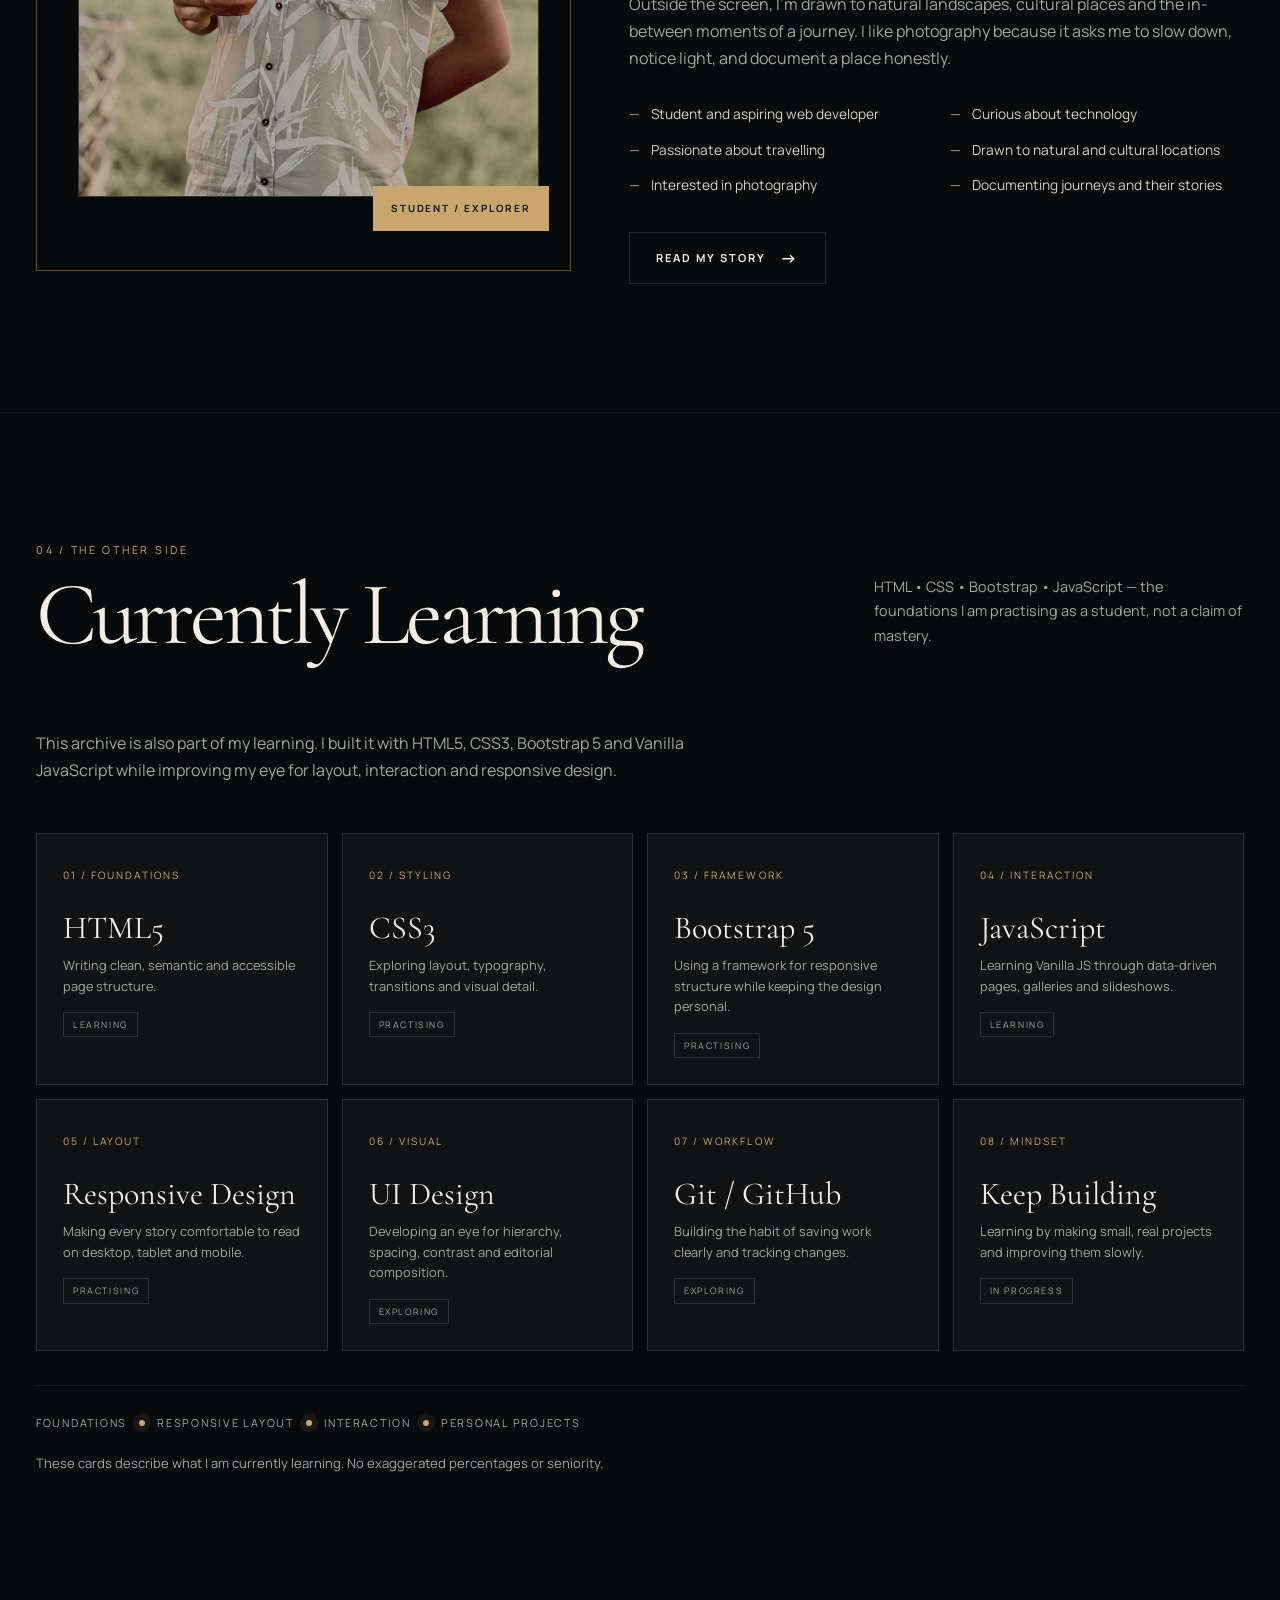
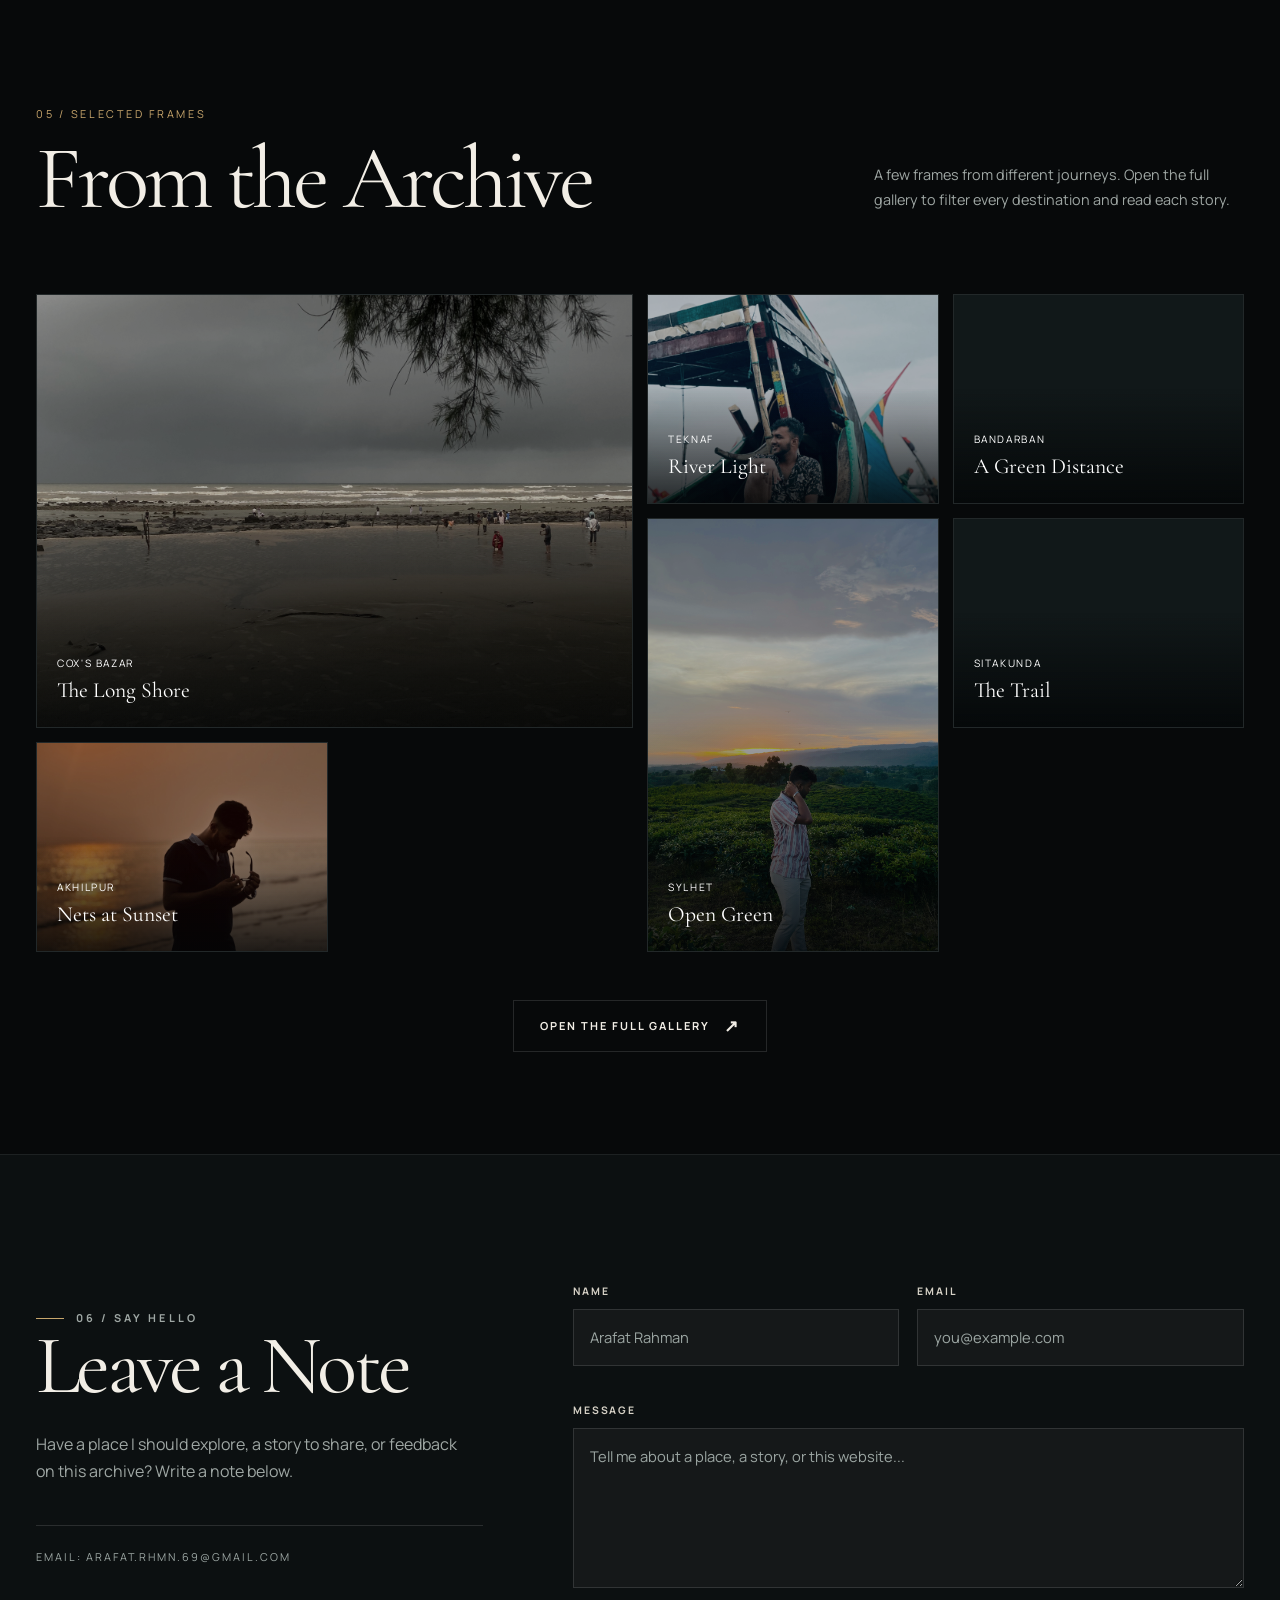
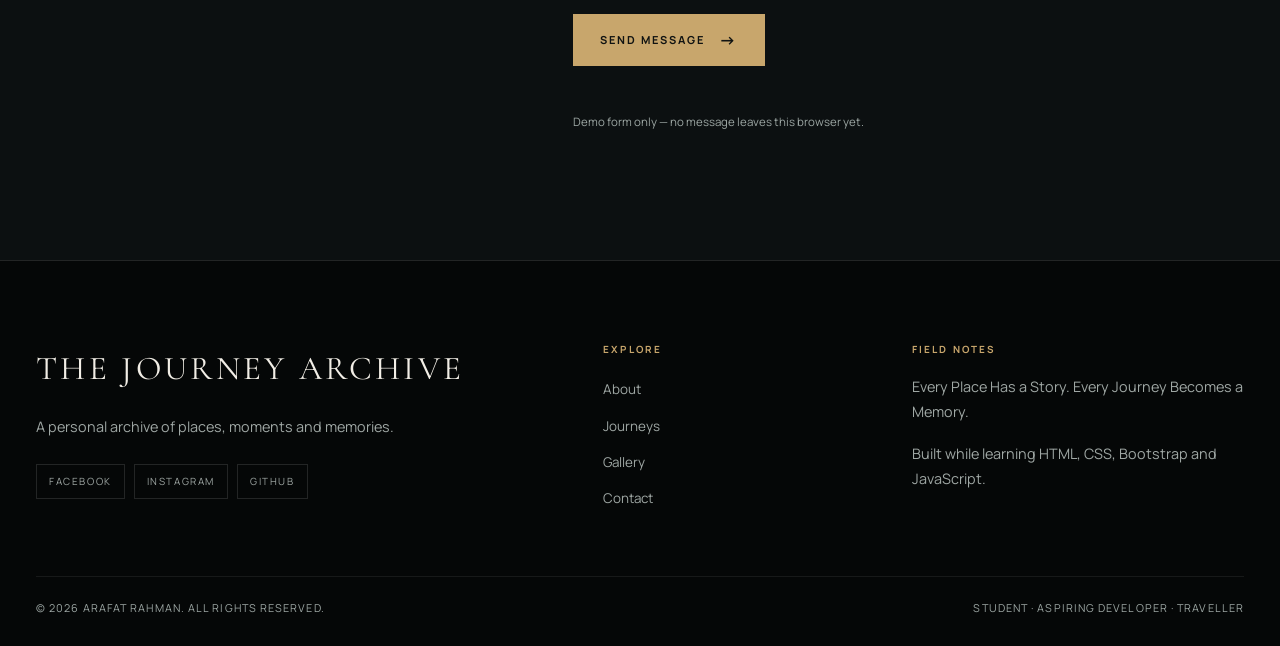
==== commit 1730c3c0: "Add gallery and album manager backed by SQLite Adds a Gallery / Albums section to the admin console " ====
--- a/index.html
+++ b/index.html
@@ -331,7 +331,7 @@
                         each story.</p>
                 </div>
                 <div class="featured-grid" id="featured-grid" aria-label="Selected travel photographs"></div>
-                <div class="text-center mt-5" data-reveal><a class="btn-ghost" href="gallery.html">Open the Full Gallery
+                <div class="text-center mt-5" data-reveal><a class="btn-ghost" href="gallery.php">Open the Full Gallery
                         <span class="arrow" aria-hidden="true">↗</span></a></div>
             </div>
         </section>
--- a/css/style.css
+++ b/css/style.css
@@ -308,6 +308,13 @@
     backdrop-filter: blur(18px);
     -webkit-backdrop-filter: blur(18px);
 }
+/* Keep the light navigation opaque over every hero and while scrolling. */
+[data-theme="light"] .site-nav,
+[data-theme="light"] .site-nav.is-scrolled {
+    background: #f8f7f4;
+    border-bottom-color: var(--line);
+}
+[data-theme="light"] .navbar-collapse { background-color: #f8f7f4; }
 .navbar { --bs-navbar-padding-y: 0; }
 .navbar-brand.brand {
     display: inline-flex;
@@ -627,6 +634,19 @@
     --gold: #e3c793;
     --gold-light: #f1d9ad;
     color: var(--ink);
+}
+/* Set heading and overlay colors explicitly: Bootstrap's heading color and
+   page theme variables must never turn text dark over a photograph. */
+.journey-card h3, .journey-card .card-description,
+.journey-card .card-top, .journey-card .card-meta-row,
+.featured-item .featured-caption, .featured-item .featured-caption strong,
+.gallery-item .gallery-overlay, .gallery-item .gallery-overlay strong,
+.gallery-item .gallery-overlay small, .mini-journey h3 {
+    color: #fff;
+}
+.journey-card .card-number, .journey-card .card-region,
+.journey-card .card-cta, .gallery-item .gallery-place, .mini-journey span {
+    color: #f1d9ad;
 }
 .journey-card:hover, .featured-item:hover, .mini-journey:hover { color: var(--ink); }
 
@@ -895,6 +915,17 @@
 .gallery-overlay small { color: var(--muted); font-size: .68rem; }
 .gallery-enter { animation: galleryIn .55s var(--ease) both; }
 @keyframes galleryIn { from { opacity: 0; transform: translateY(14px) scale(.98); } to { opacity: 1; transform: none; } }
+
+.gallery-empty {
+    max-width: 640px;
+    margin: 18px auto 40px;
+    padding: clamp(34px, 6vw, 58px) clamp(22px, 5vw, 48px);
+    border: 1px solid var(--line);
+    background: linear-gradient(160deg, rgba(200,166,108,.05), transparent 60%), var(--surface);
+    text-align: center;
+}
+.gallery-empty h3 { margin: 14px 0 12px; font-family: var(--serif); font-size: clamp(1.9rem, 3.4vw, 2.8rem); font-weight: 400; line-height: 1.1; }
+.gallery-empty p { max-width: 430px; margin: 0 auto 26px; color: var(--muted); font-size: .92rem; }
 
 /* ---------- Lightbox ---------- */
 .lightbox {
@@ -1054,7 +1085,7 @@
 .album-info-strip div span { display: block; color: var(--muted-dim); font-size: .6rem; letter-spacing: .22em; text-transform: uppercase; }
 .album-info-strip div strong { display: block; margin-top: 7px; font-family: var(--serif); font-size: 1.6rem; font-weight: 400; }
 .story-list { display: grid; grid-template-columns: repeat(2, 1fr); gap: 14px; }
-.story-entry { display: block; width: 100%; padding: 24px; border: 1px solid var(--line-soft); background: var(--surface); text-align: left; transition: border-color .3s ease, background .3s ease; }
+.story-entry { display: block; width: 100%; padding: 24px; color: var(--ink); border: 1px solid var(--line-soft); background: var(--surface); text-align: left; transition: border-color .3s ease, background .3s ease; }
 .story-entry:hover, .story-entry.active { border-color: rgba(200,166,108,.5); background: var(--surface-hover); }
 .story-entry span { color: var(--gold); font-size: .62rem; letter-spacing: .2em; }
 .story-entry h3 { margin: 10px 0 8px; font-family: var(--serif); font-size: 1.7rem; font-weight: 400; }
